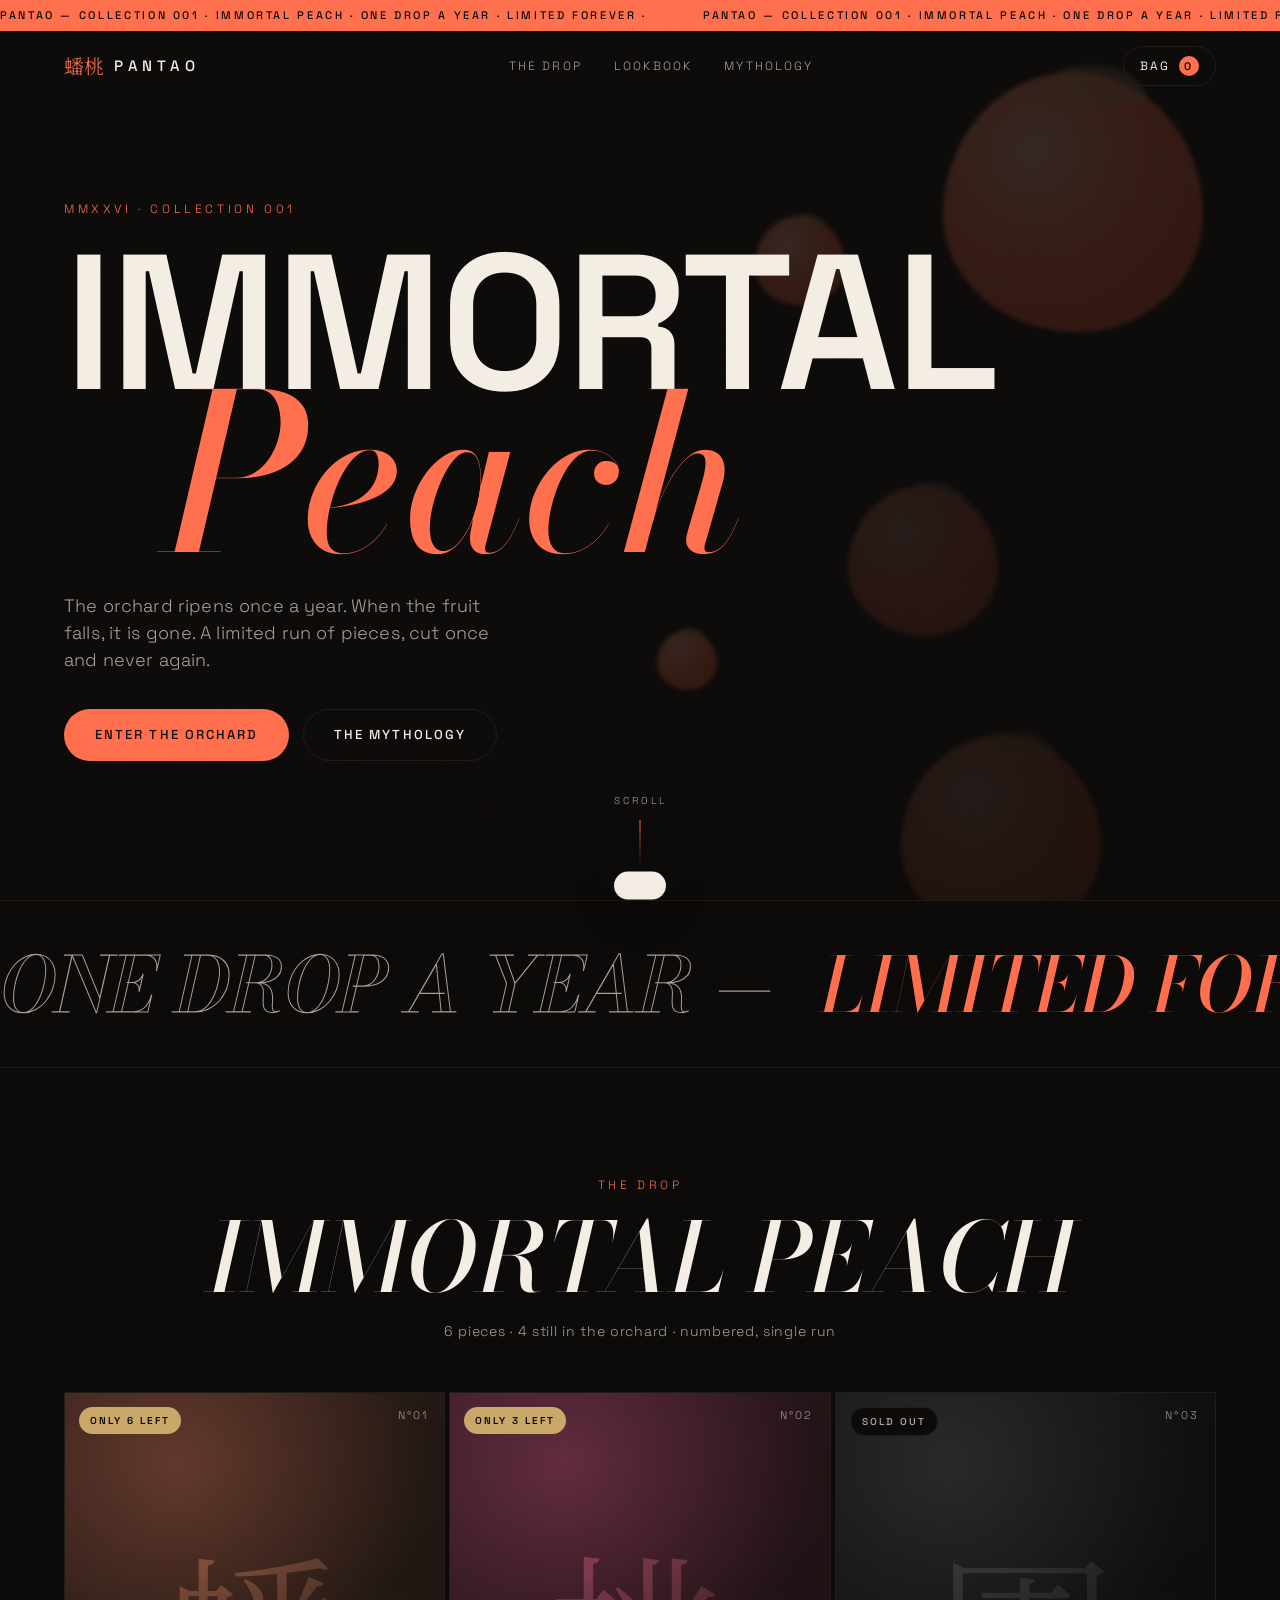
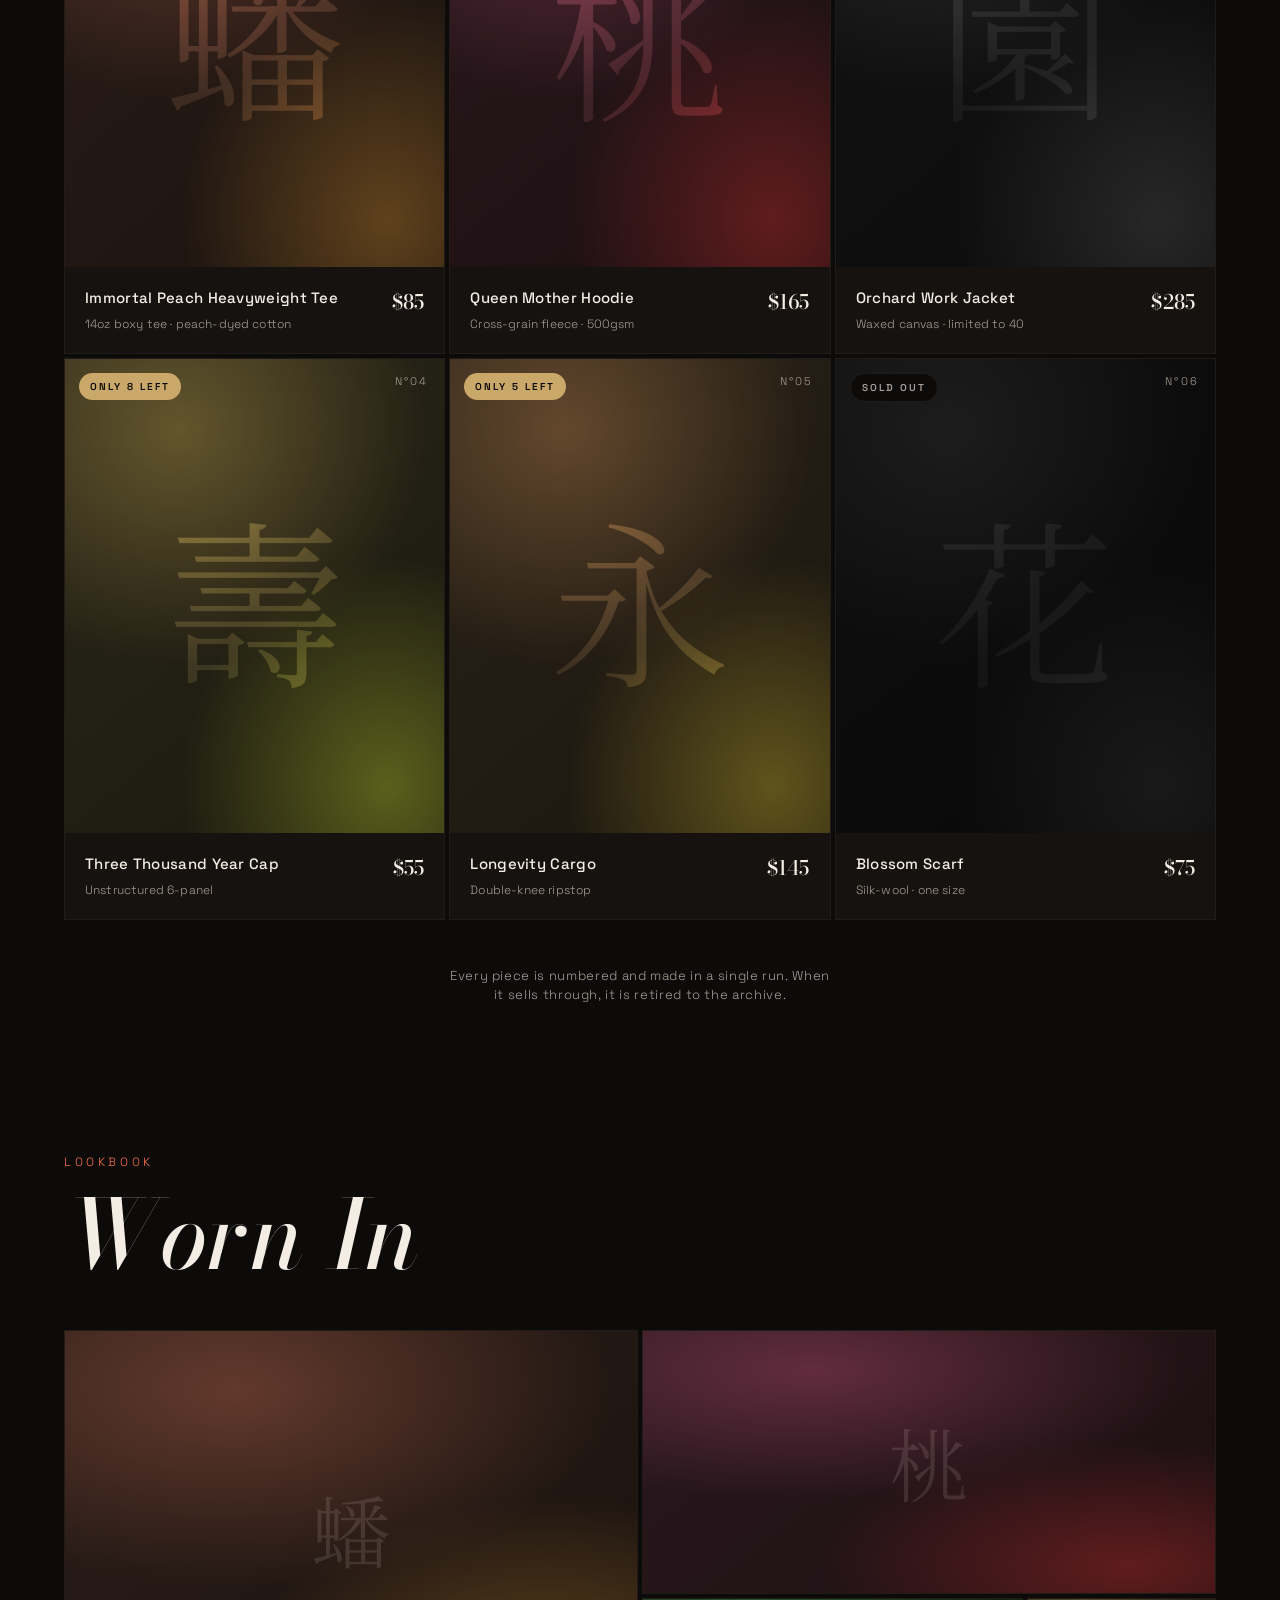
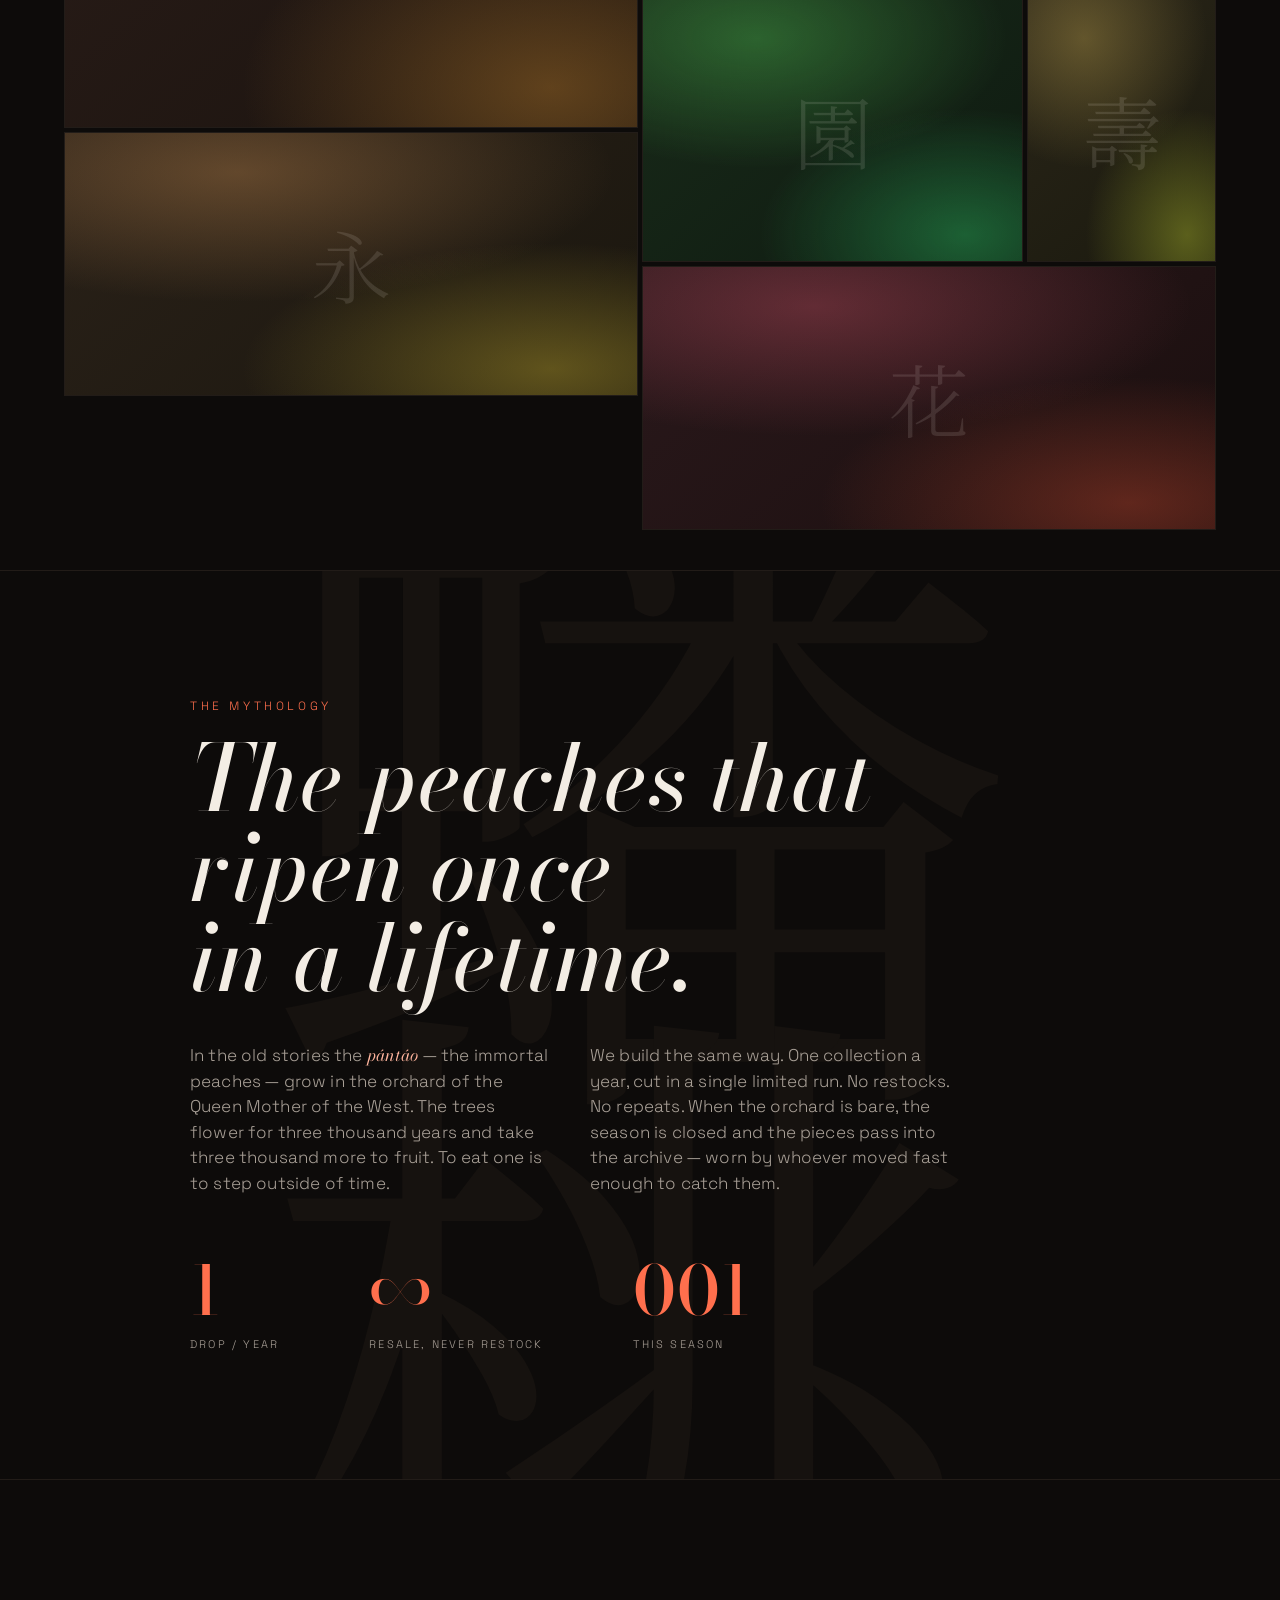
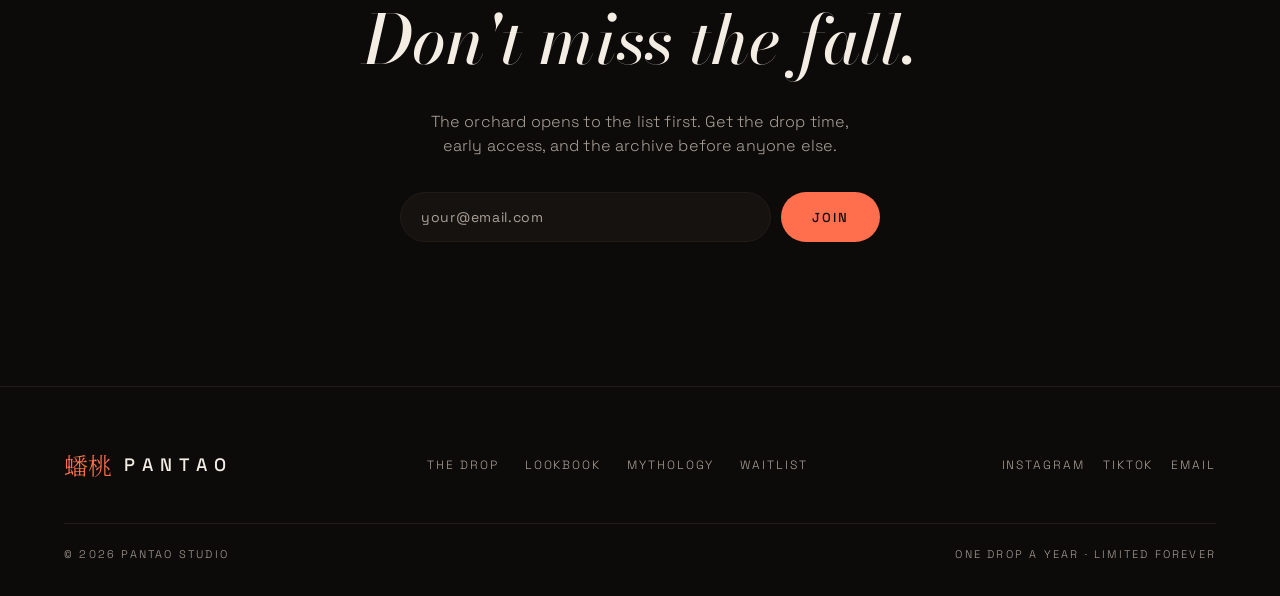
==== index.html @ 103e3881 "Build Immortal Peach drop experience Turn the store into an experiential, once-a-year drop site buil" ====
<!DOCTYPE html>
<html lang="en">
<head>
  <meta charset="UTF-8" />
  <meta name="viewport" content="width=device-width, initial-scale=1.0" />
  <title>PANTAO — Immortal Peach</title>
  <meta name="description" content="PANTAO. A streetwear house that ripens once a year. Limited quantities, then never again." />
  <meta name="theme-color" content="#0d0b0a" />

  <!-- Open Graph -->
  <meta property="og:title" content="PANTAO — Immortal Peach" />
  <meta property="og:description" content="One drop a year. Limited quantities, then never again." />
  <meta property="og:type" content="website" />

  <link rel="preconnect" href="https://fonts.googleapis.com" />
  <link rel="preconnect" href="https://fonts.gstatic.com" crossorigin />
  <link href="https://fonts.googleapis.com/css2?family=Bodoni+Moda:ital,opsz,wght@0,6..96,400..900;1,6..96,400..900&family=Space+Grotesk:wght@300..700&family=Noto+Serif+SC:wght@400;700&display=swap" rel="stylesheet" />

  <link rel="stylesheet" href="assets/css/styles.css" />
  <link rel="icon" href="data:image/svg+xml,%3Csvg xmlns='http://www.w3.org/2000/svg' viewBox='0 0 100 100'%3E%3Ctext y='.9em' font-size='90'%3E%F0%9F%8D%91%3C/text%3E%3C/svg%3E" />
</head>
<body data-phase="live">

  <!-- ============ PRELOADER ============ -->
  <div class="preloader" id="preloader" aria-hidden="true">
    <div class="preloader__mark">蟠桃</div>
    <div class="preloader__bar"><span></span></div>
    <div class="preloader__pct" id="preloaderPct">00</div>
  </div>

  <!-- ============ GRAIN / VIGNETTE OVERLAY ============ -->
  <div class="grain" aria-hidden="true"></div>

  <!-- ============ TICKER ============ -->
  <div class="ticker" id="ticker" aria-hidden="true">
    <div class="ticker__track" id="tickerTrack"></div>
  </div>

  <!-- ============ NAV ============ -->
  <header class="nav" id="nav">
    <a href="#top" class="nav__brand" aria-label="PANTAO home">
      <span class="nav__glyph">蟠桃</span>
      <span class="nav__word">PANTAO</span>
    </a>
    <nav class="nav__links" aria-label="Primary">
      <a href="#drop" data-shop-link>The Drop</a>
      <a href="#lookbook">Lookbook</a>
      <a href="#story">Mythology</a>
    </nav>
    <div class="nav__right">
      <button class="nav__cart" id="cartToggle" aria-label="Open cart">
        Bag <span class="nav__cart-count" id="cartCount">0</span>
      </button>
    </div>
  </header>

  <main id="top">

    <!-- ============ HERO ============ -->
    <section class="hero" id="hero">
      <div class="hero__orchard" aria-hidden="true">
        <div class="hero__peach" style="--i:0"></div>
        <div class="hero__peach" style="--i:1"></div>
        <div class="hero__peach" style="--i:2"></div>
        <div class="hero__peach" style="--i:3"></div>
        <div class="hero__peach" style="--i:4"></div>
      </div>

      <div class="hero__inner">
        <p class="hero__eyebrow" data-reveal>
          <span data-config="season"></span> · COLLECTION <span data-config="collectionNo"></span>
        </p>
        <h1 class="hero__title" data-reveal>
          <span class="hero__title-line">IMMORTAL</span>
          <span class="hero__title-line hero__title-line--serif">Peach</span>
        </h1>
        <p class="hero__lede" data-reveal>
          The orchard ripens once a year. When the fruit falls, it is gone.
          A limited run of pieces, cut once and never again.
        </p>

        <!-- TEASER mode: countdown -->
        <div class="hero__countdown" id="countdown" data-reveal>
          <div class="cd">
            <span class="cd__num" id="cdDays">00</span><span class="cd__label">Days</span>
          </div>
          <div class="cd">
            <span class="cd__num" id="cdHours">00</span><span class="cd__label">Hrs</span>
          </div>
          <div class="cd">
            <span class="cd__num" id="cdMins">00</span><span class="cd__label">Min</span>
          </div>
          <div class="cd">
            <span class="cd__num" id="cdSecs">00</span><span class="cd__label">Sec</span>
          </div>
        </div>

        <div class="hero__cta" data-reveal>
          <!-- LIVE mode -->
          <a href="#drop" class="btn btn--solid" data-when="live" data-shop-link>Enter the Orchard</a>
          <!-- TEASER mode -->
          <button class="btn btn--solid" data-when="teaser" id="waitlistOpen">Join the Waitlist</button>
          <!-- SOLD mode -->
          <button class="btn btn--solid" data-when="sold" id="waitlistOpenSold">Notify Me Next Year</button>
          <a href="#story" class="btn btn--ghost">The Mythology</a>
        </div>
      </div>

      <div class="hero__scroll" aria-hidden="true">
        <span>SCROLL</span>
        <div class="hero__scroll-line"></div>
      </div>
    </section>

    <!-- ============ MARQUEE STATEMENT ============ -->
    <section class="statement" aria-label="Brand statement">
      <div class="statement__marquee">
        <div class="statement__track">
          <span>ONE DROP A YEAR —</span><span>LIMITED FOREVER —</span>
          <span>ONE DROP A YEAR —</span><span>LIMITED FOREVER —</span>
          <span>ONE DROP A YEAR —</span><span>LIMITED FOREVER —</span>
        </div>
      </div>
    </section>

    <!-- ============ THE DROP (LIVE / SOLD) ============ -->
    <section class="drop" id="drop">
      <div class="section-head">
        <p class="section-head__kicker">The Drop</p>
        <h2 class="section-head__title" data-config="collectionName">Immortal Peach</h2>
        <p class="section-head__meta" id="dropMeta">Loading the orchard…</p>
      </div>

      <div class="drop__grid" id="productGrid" aria-live="polite"></div>

      <p class="drop__foot">
        Every piece is numbered and made in a single run.
        When it sells through, it is retired to the archive.
      </p>
    </section>

    <!-- ============ LOOKBOOK ============ -->
    <section class="lookbook" id="lookbook">
      <div class="section-head section-head--left">
        <p class="section-head__kicker">Lookbook</p>
        <h2 class="section-head__title">Worn In</h2>
      </div>
      <div class="lookbook__grid" id="lookbookGrid"></div>
    </section>

    <!-- ============ MYTHOLOGY / STORY ============ -->
    <section class="story" id="story">
      <div class="story__glyph" aria-hidden="true">蟠桃</div>
      <div class="story__inner">
        <p class="section-head__kicker">The Mythology</p>
        <h2 class="story__title">The peaches that<br />ripen once<br />in a lifetime.</h2>
        <div class="story__cols">
          <p>
            In the old stories the <em>pántáo</em> — the immortal peaches — grow in the
            orchard of the Queen Mother of the West. The trees flower for three thousand
            years and take three thousand more to fruit. To eat one is to step outside of time.
          </p>
          <p>
            We build the same way. One collection a year, cut in a single limited run.
            No restocks. No repeats. When the orchard is bare, the season is closed and
            the pieces pass into the archive — worn by whoever moved fast enough to catch them.
          </p>
        </div>
        <div class="story__stats">
          <div class="stat"><span class="stat__num">1</span><span class="stat__label">Drop / Year</span></div>
          <div class="stat"><span class="stat__num">∞</span><span class="stat__label">Resale, Never Restock</span></div>
          <div class="stat"><span class="stat__num" data-config="collectionNo">001</span><span class="stat__label">This Season</span></div>
        </div>
      </div>
    </section>

    <!-- ============ WAITLIST / SIGNUP ============ -->
    <section class="signup" id="signup">
      <div class="signup__inner">
        <h2 class="signup__title">Don't miss the fall.</h2>
        <p class="signup__lede">
          The orchard opens to the list first. Get the drop time, early access,
          and the archive before anyone else.
        </p>
        <form class="signup__form" id="signupForm" novalidate>
          <input type="email" name="email" id="signupEmail" placeholder="your@email.com"
                 autocomplete="email" required aria-label="Email address" />
          <button type="submit" class="btn btn--solid">Join</button>
        </form>
        <p class="signup__msg" id="signupMsg" role="status" aria-live="polite"></p>
      </div>
    </section>
  </main>

  <!-- ============ FOOTER ============ -->
  <footer class="footer">
    <div class="footer__top">
      <div class="footer__brand">
        <span class="footer__glyph">蟠桃</span>
        <span class="footer__word">PANTAO</span>
      </div>
      <nav class="footer__links" aria-label="Footer">
        <a href="#drop" data-shop-link>The Drop</a>
        <a href="#lookbook">Lookbook</a>
        <a href="#story">Mythology</a>
        <a href="#signup">Waitlist</a>
      </nav>
      <div class="footer__social" id="footerSocial"></div>
    </div>
    <div class="footer__bottom">
      <span>© <span id="year"></span> PANTAO STUDIO</span>
      <span>ONE DROP A YEAR · LIMITED FOREVER</span>
    </div>
  </footer>

  <!-- ============ CART DRAWER ============ -->
  <div class="drawer-scrim" id="scrim"></div>
  <aside class="cart" id="cart" aria-label="Shopping bag" aria-hidden="true">
    <div class="cart__head">
      <h3>Your Bag <span id="cartHeadCount">(0)</span></h3>
      <button class="cart__close" id="cartClose" aria-label="Close bag">✕</button>
    </div>
    <div class="cart__body" id="cartBody"></div>
    <div class="cart__foot" id="cartFoot">
      <div class="cart__row">
        <span>Subtotal</span>
        <span id="cartSubtotal">$0</span>
      </div>
      <p class="cart__note">Shipping &amp; taxes calculated at checkout.</p>
      <button class="btn btn--solid btn--block" id="checkoutBtn">Checkout</button>
      <button class="cart__keep" id="cartKeep">Keep looking</button>
    </div>
  </aside>

  <!-- ============ PRODUCT QUICKVIEW MODAL ============ -->
  <div class="modal" id="quickview" aria-hidden="true" role="dialog" aria-modal="true" aria-labelledby="qvName">
    <div class="modal__scrim" id="qvScrim"></div>
    <div class="modal__panel" role="document">
      <button class="modal__close" id="qvClose" aria-label="Close">✕</button>
      <div class="modal__media" id="qvMedia"></div>
      <div class="modal__info">
        <p class="modal__no" id="qvNo"></p>
        <h3 class="modal__name" id="qvName"></h3>
        <p class="modal__sub" id="qvSub"></p>
        <p class="modal__price" id="qvPrice"></p>
        <p class="modal__story" id="qvStory"></p>
        <div class="modal__sizes" id="qvSizes"></div>
        <p class="modal__stock" id="qvStock"></p>
        <button class="btn btn--solid btn--block" id="qvAdd">Add to Bag</button>
      </div>
    </div>
  </div>

  <!-- ============ TOAST ============ -->
  <div class="toast" id="toast" role="status" aria-live="polite"></div>

  <script src="assets/js/config.js"></script>
  <script src="assets/js/store.js"></script>
</body>
</html>
---- assets/css/styles.css ----
/* ============================================================================
 * PANTAO — IMMORTAL PEACH
 * A streetwear drop experience. Monochrome + blossom accent.
 * ==========================================================================*/

/* ---------- TOKENS ---------- */
:root {
  --ink:        #0d0b0a;   /* near-black ground */
  --ink-2:      #16120f;   /* raised surfaces */
  --ink-3:      #221c18;   /* borders / hairlines */
  --bone:       #f3ede4;   /* off-white text */
  --bone-dim:   #a9a097;   /* muted text */
  --peach:      #ff6f4d;   /* blossom accent */
  --peach-deep: #e2492a;
  --blossom:    #ffb59e;   /* soft highlight */
  --gold:       #c9a86a;

  --maxw: 1320px;
  --gutter: clamp(20px, 5vw, 64px);

  --serif: "Bodoni Moda", Georgia, serif;
  --sans:  "Space Grotesk", "Helvetica Neue", Arial, sans-serif;
  --han:   "Noto Serif SC", serif;

  --ease: cubic-bezier(0.22, 1, 0.36, 1);
  --slow: 0.9s var(--ease);
}

/* ---------- RESET ---------- */
*, *::before, *::after { box-sizing: border-box; margin: 0; padding: 0; }
html { scroll-behavior: smooth; -webkit-text-size-adjust: 100%; }
@media (prefers-reduced-motion: reduce) {
  html { scroll-behavior: auto; }
  *, *::before, *::after { animation-duration: 0.001ms !important; animation-iteration-count: 1 !important; transition-duration: 0.001ms !important; }
}

body {
  background: var(--ink);
  color: var(--bone);
  font-family: var(--sans);
  font-weight: 300;
  line-height: 1.5;
  letter-spacing: 0.01em;
  overflow-x: hidden;
  -webkit-font-smoothing: antialiased;
  text-rendering: optimizeLegibility;
}

img { max-width: 100%; display: block; }
a { color: inherit; text-decoration: none; }
button { font-family: inherit; cursor: pointer; color: inherit; background: none; border: none; }
::selection { background: var(--peach); color: var(--ink); }

/* ---------- GRAIN + VIGNETTE ---------- */
.grain {
  position: fixed; inset: 0; z-index: 9998; pointer-events: none;
  opacity: 0.05; mix-blend-mode: overlay;
  background-image: url("data:image/svg+xml,%3Csvg xmlns='http://www.w3.org/2000/svg' width='120' height='120'%3E%3Cfilter id='n'%3E%3CfeTurbulence type='fractalNoise' baseFrequency='0.85' numOctaves='2'/%3E%3C/filter%3E%3Crect width='100%25' height='100%25' filter='url(%23n)'/%3E%3C/svg%3E");
}
.grain::after {
  content: ""; position: absolute; inset: 0;
  background: radial-gradient(120% 90% at 50% 30%, transparent 55%, rgba(0,0,0,0.55) 100%);
  mix-blend-mode: multiply;
}

/* ---------- PRELOADER ---------- */
.preloader {
  position: fixed; inset: 0; z-index: 10000;
  background: var(--ink);
  display: flex; flex-direction: column; align-items: center; justify-content: center;
  gap: 22px;
  transition: opacity 0.6s ease, visibility 0.6s;
}
.preloader.is-done { opacity: 0; visibility: hidden; }
.preloader__mark {
  font-family: var(--han); font-size: clamp(48px, 12vw, 120px); color: var(--bone);
  letter-spacing: 0.1em; animation: breathe 2.4s var(--ease) infinite;
}
.preloader__bar { width: min(240px, 60vw); height: 2px; background: var(--ink-3); overflow: hidden; }
.preloader__bar span { display: block; height: 100%; width: 0; background: var(--peach); }
.preloader__pct { font-size: 12px; letter-spacing: 0.3em; color: var(--bone-dim); }
@keyframes breathe { 0%,100% { opacity: 0.5; transform: scale(0.98); } 50% { opacity: 1; transform: scale(1.02); } }

/* ---------- TICKER ---------- */
.ticker {
  position: fixed; top: 0; left: 0; right: 0; z-index: 900;
  background: var(--peach); color: var(--ink);
  font-size: 11px; letter-spacing: 0.24em; text-transform: uppercase; font-weight: 500;
  overflow: hidden; white-space: nowrap;
}
.ticker__track { display: inline-flex; gap: 3.5rem; padding: 7px 0; animation: ticker 28s linear infinite; }
.ticker__track span { flex: none; }
@keyframes ticker { to { transform: translateX(-50%); } }

/* ---------- NAV ---------- */
.nav {
  position: fixed; top: 30px; left: 0; right: 0; z-index: 800;
  display: flex; align-items: center; justify-content: space-between;
  padding: 16px var(--gutter);
  transition: background 0.4s var(--ease), padding 0.4s var(--ease), border-color 0.4s;
  border-bottom: 1px solid transparent;
}
.nav.is-stuck {
  background: rgba(13,11,10,0.72); backdrop-filter: blur(14px);
  border-bottom: 1px solid var(--ink-3); padding-top: 12px; padding-bottom: 12px;
}
.nav__brand { display: flex; align-items: center; gap: 10px; }
.nav__glyph { font-family: var(--han); font-size: 20px; color: var(--peach); }
.nav__word { font-weight: 500; letter-spacing: 0.35em; font-size: 15px; }
.nav__links { display: flex; gap: 32px; }
.nav__links a { font-size: 12px; letter-spacing: 0.18em; text-transform: uppercase; color: var(--bone-dim); transition: color 0.3s; position: relative; }
.nav__links a::after { content: ""; position: absolute; left: 0; bottom: -5px; height: 1px; width: 0; background: var(--peach); transition: width 0.35s var(--ease); }
.nav__links a:hover { color: var(--bone); }
.nav__links a:hover::after { width: 100%; }
.nav__cart {
  display: inline-flex; align-items: center; gap: 9px;
  font-size: 12px; letter-spacing: 0.18em; text-transform: uppercase;
  border: 1px solid var(--ink-3); padding: 9px 16px; border-radius: 100px;
  transition: border-color 0.3s, background 0.3s, color 0.3s;
}
.nav__cart:hover { border-color: var(--peach); color: var(--peach); }
.nav__cart-count {
  min-width: 20px; height: 20px; padding: 0 5px; border-radius: 100px;
  background: var(--peach); color: var(--ink); font-weight: 600;
  display: inline-flex; align-items: center; justify-content: center; font-size: 11px;
  transition: transform 0.3s var(--ease);
}
.nav__cart-count.bump { animation: bump 0.4s var(--ease); }
@keyframes bump { 0%,100% { transform: scale(1); } 40% { transform: scale(1.5); } }

/* ---------- BUTTONS ---------- */
.btn {
  display: inline-flex; align-items: center; justify-content: center; gap: 10px;
  font-size: 13px; letter-spacing: 0.16em; text-transform: uppercase; font-weight: 500;
  padding: 15px 30px; border-radius: 100px; border: 1px solid transparent;
  transition: transform 0.35s var(--ease), background 0.35s, color 0.35s, border-color 0.35s;
  will-change: transform;
}
.btn:active { transform: scale(0.97); }
.btn--solid { background: var(--peach); color: var(--ink); }
.btn--solid:hover { background: var(--bone); }
.btn--ghost { border-color: var(--ink-3); color: var(--bone); }
.btn--ghost:hover { border-color: var(--peach); color: var(--peach); }
.btn--block { width: 100%; }
.btn[disabled] { opacity: 0.35; pointer-events: none; }

/* ---------- REVEAL ---------- */
[data-reveal] { opacity: 0; transform: translateY(26px); transition: opacity 0.9s var(--ease), transform 0.9s var(--ease); }
[data-reveal].in { opacity: 1; transform: none; }

/* ---------- HERO ---------- */
.hero {
  position: relative; min-height: 100svh;
  display: flex; align-items: center;
  padding: 140px var(--gutter) 80px;
  overflow: hidden;
}
.hero__inner { position: relative; z-index: 3; max-width: 900px; }
.hero__eyebrow { font-size: 12px; letter-spacing: 0.3em; text-transform: uppercase; color: var(--peach); margin-bottom: 26px; }
.hero__title { font-weight: 400; line-height: 0.82; margin-bottom: 30px; }
.hero__title-line { display: block; }
.hero__title-line:first-child {
  font-family: var(--sans); font-weight: 600;
  font-size: clamp(56px, 15vw, 200px); letter-spacing: -0.02em;
}
.hero__title-line--serif {
  font-family: var(--serif); font-style: italic; font-weight: 500;
  font-size: clamp(64px, 17vw, 230px); color: var(--peach);
  margin-left: clamp(20px, 8vw, 120px); margin-top: -0.08em;
}
.hero__lede { max-width: 460px; color: var(--bone-dim); font-size: clamp(15px, 1.6vw, 18px); margin-bottom: 36px; }

.hero__countdown { display: flex; gap: clamp(16px, 4vw, 40px); margin-bottom: 38px; }
.cd { display: flex; flex-direction: column; }
.cd__num { font-family: var(--serif); font-size: clamp(38px, 7vw, 72px); font-weight: 500; line-height: 1; font-variant-numeric: tabular-nums; }
.cd__label { font-size: 11px; letter-spacing: 0.24em; text-transform: uppercase; color: var(--bone-dim); margin-top: 8px; }

.hero__cta { display: flex; flex-wrap: wrap; gap: 14px; }
.hero__scroll {
  position: absolute; bottom: 34px; left: 50%; transform: translateX(-50%); z-index: 3;
  display: flex; flex-direction: column; align-items: center; gap: 12px;
  font-size: 10px; letter-spacing: 0.3em; color: var(--bone-dim);
}
.hero__scroll-line { width: 1px; height: 46px; background: linear-gradient(var(--peach), transparent); animation: scrollpulse 2.2s ease-in-out infinite; }
@keyframes scrollpulse { 0%,100% { transform: scaleY(0.4); opacity: 0.4; transform-origin: top; } 50% { transform: scaleY(1); opacity: 1; transform-origin: top; } }

/* floating peaches backdrop */
.hero__orchard { position: absolute; inset: 0; z-index: 1; pointer-events: none; }
.hero__peach {
  position: absolute; border-radius: 50% 50% 48% 52% / 55% 55% 45% 45%;
  background: radial-gradient(circle at 35% 30%, var(--blossom), var(--peach) 42%, var(--peach-deep) 100%);
  filter: blur(2px); opacity: 0.16;
  animation: float 14s ease-in-out infinite;
}
.hero__peach::after { /* leaf */ content: ""; position: absolute; top: -6%; left: 46%; width: 30%; height: 22%; background: var(--gold); border-radius: 0 100% 0 100%; opacity: 0.5; transform: rotate(-20deg); }
.hero__peach:nth-child(1) { width: 260px; height: 260px; top: 8%;  right: 6%;  animation-delay: 0s; }
.hero__peach:nth-child(2) { width: 150px; height: 150px; top: 54%; right: 22%; animation-delay: -3s; opacity: 0.1; }
.hero__peach:nth-child(3) { width: 90px;  height: 90px;  top: 24%; right: 34%; animation-delay: -6s; }
.hero__peach:nth-child(4) { width: 200px; height: 200px; bottom: -4%; right: 14%; animation-delay: -9s; opacity: 0.09; }
.hero__peach:nth-child(5) { width: 60px;  height: 60px;  top: 70%; right: 44%; animation-delay: -2s; }
@keyframes float { 0%,100% { transform: translateY(0) rotate(0); } 50% { transform: translateY(-30px) rotate(6deg); } }

/* ---------- STATEMENT MARQUEE ---------- */
.statement { border-block: 1px solid var(--ink-3); padding: 26px 0; overflow: hidden; }
.statement__track {
  display: inline-flex; gap: 3rem; white-space: nowrap; align-items: center;
  animation: marquee 30s linear infinite;
}
.statement__track span {
  font-family: var(--serif); font-style: italic; font-size: clamp(34px, 6vw, 76px);
  font-weight: 500; color: var(--ink-3); -webkit-text-stroke: 1px var(--bone-dim); color: transparent;
  transition: color 0.4s;
}
.statement:hover .statement__track { animation-play-state: paused; }
.statement__track span:nth-child(even) { color: var(--peach); -webkit-text-stroke: 0; }
@keyframes marquee { to { transform: translateX(-50%); } }

/* ---------- SECTION HEAD ---------- */
.section-head { text-align: center; max-width: var(--maxw); margin: 0 auto; padding: clamp(80px, 12vh, 150px) var(--gutter) 50px; }
.section-head--left { text-align: left; }
.section-head__kicker { font-size: 12px; letter-spacing: 0.3em; text-transform: uppercase; color: var(--peach); margin-bottom: 18px; }
.section-head__title { font-family: var(--serif); font-style: italic; font-weight: 500; font-size: clamp(40px, 8vw, 96px); line-height: 0.95; }
.section-head__meta { color: var(--bone-dim); margin-top: 18px; font-size: 14px; letter-spacing: 0.05em; }

/* ---------- DROP GRID ---------- */
.drop { max-width: var(--maxw); margin: 0 auto; padding-bottom: 40px; }
.drop__grid {
  display: grid; grid-template-columns: repeat(auto-fill, minmax(300px, 1fr));
  gap: 4px; padding: 0 var(--gutter);
}
.card {
  position: relative; background: var(--ink-2); overflow: hidden; cursor: pointer;
  border: 1px solid var(--ink-3);
}
.card__media { position: relative; aspect-ratio: 4 / 5; overflow: hidden; }
.card__art {
  position: absolute; inset: 0;
  display: flex; align-items: center; justify-content: center;
  transition: transform 0.9s var(--ease), filter 0.6s;
}
.card__glyph {
  font-family: var(--han); font-size: clamp(90px, 18vw, 180px);
  color: rgba(243,237,228,0.9); mix-blend-mode: overlay; user-select: none;
}
.card:hover .card__art { transform: scale(1.06); }
.card__tag {
  position: absolute; top: 14px; left: 14px; z-index: 2;
  font-size: 10px; letter-spacing: 0.2em; text-transform: uppercase; font-weight: 600;
  padding: 6px 11px; border-radius: 100px; background: var(--peach); color: var(--ink);
}
.card__tag--low { background: var(--gold); }
.card__tag--sold { background: var(--ink); color: var(--bone-dim); border: 1px solid var(--ink-3); }
.card__num { position: absolute; top: 14px; right: 16px; z-index: 2; font-size: 11px; letter-spacing: 0.2em; color: var(--bone-dim); }
.card__quick {
  position: absolute; left: 14px; right: 14px; bottom: 14px; z-index: 2;
  background: var(--bone); color: var(--ink);
  font-size: 12px; letter-spacing: 0.14em; text-transform: uppercase; font-weight: 600;
  padding: 13px; text-align: center; border-radius: 100px;
  transform: translateY(140%); opacity: 0; transition: transform 0.5s var(--ease), opacity 0.4s;
}
.card:hover .card__quick { transform: none; opacity: 1; }
.card.is-sold { cursor: not-allowed; }
.card.is-sold .card__art { filter: grayscale(1) brightness(0.5); }
.card__body { padding: 20px; display: flex; justify-content: space-between; align-items: flex-start; gap: 16px; }
.card__name { font-size: 15px; font-weight: 500; letter-spacing: 0.02em; }
.card__sub { font-size: 12px; color: var(--bone-dim); margin-top: 5px; }
.card__price { font-family: var(--serif); font-size: 20px; font-weight: 500; white-space: nowrap; }

.drop__foot { text-align: center; color: var(--bone-dim); font-size: 13px; letter-spacing: 0.05em; max-width: 520px; margin: 46px auto 0; padding: 0 var(--gutter); }

/* ---------- LOOKBOOK ---------- */
.lookbook { max-width: var(--maxw); margin: 0 auto; padding-bottom: 40px; }
.lookbook__grid {
  display: grid; gap: 4px; padding: 0 var(--gutter);
  grid-template-columns: repeat(6, 1fr); grid-auto-rows: 130px;
}
.look { position: relative; overflow: hidden; background: var(--ink-2); border: 1px solid var(--ink-3); }
.look__fill { position: absolute; inset: 0; transition: transform 1s var(--ease); }
.look:hover .look__fill { transform: scale(1.08); }
.look__glyph { position: absolute; inset: 0; display: flex; align-items: center; justify-content: center; font-family: var(--han); font-size: 80px; color: rgba(243,237,228,0.12); }
.look__cap {
  position: absolute; left: 16px; bottom: 14px; z-index: 2;
  font-size: 11px; letter-spacing: 0.18em; text-transform: uppercase; color: var(--bone);
  opacity: 0; transform: translateY(10px); transition: 0.5s var(--ease);
}
.look:hover .look__cap { opacity: 1; transform: none; }
.look:nth-child(1) { grid-column: span 3; grid-row: span 3; }
.look:nth-child(2) { grid-column: span 3; grid-row: span 2; }
.look:nth-child(3) { grid-column: span 2; grid-row: span 2; }
.look:nth-child(4) { grid-column: span 1; grid-row: span 2; }
.look:nth-child(5) { grid-column: span 3; grid-row: span 2; }
.look:nth-child(6) { grid-column: span 3; grid-row: span 2; }

/* ---------- STORY ---------- */
.story { position: relative; padding: clamp(90px, 14vh, 170px) var(--gutter); overflow: hidden; border-top: 1px solid var(--ink-3); }
.story__glyph {
  position: absolute; top: 50%; left: 50%; transform: translate(-50%, -50%);
  font-family: var(--han); font-size: clamp(300px, 60vw, 760px); color: var(--ink-2);
  z-index: 0; user-select: none; line-height: 0.8;
}
.story__inner { position: relative; z-index: 2; max-width: 900px; margin: 0 auto; }
.story__title { font-family: var(--serif); font-style: italic; font-weight: 500; font-size: clamp(40px, 8vw, 92px); line-height: 0.98; margin: 16px 0 40px; }
.story__cols { display: grid; grid-template-columns: repeat(2, 1fr); gap: 40px; max-width: 760px; }
.story__cols p { color: var(--bone-dim); font-size: clamp(14px, 1.5vw, 17px); }
.story__cols em { color: var(--blossom); font-style: italic; font-family: var(--serif); }
.story__stats { display: flex; flex-wrap: wrap; gap: clamp(30px, 8vw, 90px); margin-top: 60px; }
.stat { display: flex; flex-direction: column; }
.stat__num { font-family: var(--serif); font-size: clamp(40px, 6vw, 68px); font-weight: 500; color: var(--peach); line-height: 1; }
.stat__label { font-size: 11px; letter-spacing: 0.2em; text-transform: uppercase; color: var(--bone-dim); margin-top: 12px; }

/* ---------- SIGNUP ---------- */
.signup { padding: clamp(80px, 12vh, 150px) var(--gutter); text-align: center; border-top: 1px solid var(--ink-3); }
.signup__inner { max-width: 620px; margin: 0 auto; }
.signup__title { font-family: var(--serif); font-style: italic; font-weight: 500; font-size: clamp(36px, 6vw, 68px); }
.signup__lede { color: var(--bone-dim); margin: 20px auto 34px; max-width: 460px; }
.signup__form { display: flex; gap: 10px; max-width: 480px; margin: 0 auto; flex-wrap: wrap; }
.signup__form input {
  flex: 1 1 220px; background: var(--ink-2); border: 1px solid var(--ink-3); color: var(--bone);
  padding: 15px 20px; border-radius: 100px; font-family: inherit; font-size: 14px; letter-spacing: 0.05em;
  transition: border-color 0.3s;
}
.signup__form input:focus { outline: none; border-color: var(--peach); }
.signup__form input::placeholder { color: var(--bone-dim); }
.signup__msg { margin-top: 18px; font-size: 13px; letter-spacing: 0.06em; min-height: 18px; color: var(--peach); }

/* ---------- FOOTER ---------- */
.footer { border-top: 1px solid var(--ink-3); padding: 60px var(--gutter) 34px; }
.footer__top { max-width: var(--maxw); margin: 0 auto; display: flex; flex-wrap: wrap; gap: 30px; justify-content: space-between; align-items: center; }
.footer__brand { display: flex; align-items: center; gap: 12px; }
.footer__glyph { font-family: var(--han); font-size: 24px; color: var(--peach); }
.footer__word { font-weight: 500; letter-spacing: 0.4em; font-size: 18px; }
.footer__links { display: flex; flex-wrap: wrap; gap: 26px; }
.footer__links a { font-size: 12px; letter-spacing: 0.16em; text-transform: uppercase; color: var(--bone-dim); transition: color 0.3s; }
.footer__links a:hover { color: var(--peach); }
.footer__social { display: flex; gap: 18px; }
.footer__social a { font-size: 12px; letter-spacing: 0.16em; text-transform: uppercase; color: var(--bone-dim); transition: color 0.3s; }
.footer__social a:hover { color: var(--peach); }
.footer__bottom { max-width: var(--maxw); margin: 40px auto 0; padding-top: 22px; border-top: 1px solid var(--ink-3); display: flex; flex-wrap: wrap; gap: 12px; justify-content: space-between; font-size: 11px; letter-spacing: 0.2em; text-transform: uppercase; color: var(--bone-dim); }

/* ---------- CART DRAWER ---------- */
.drawer-scrim { position: fixed; inset: 0; z-index: 950; background: rgba(0,0,0,0.6); opacity: 0; visibility: hidden; transition: opacity 0.4s, visibility 0.4s; backdrop-filter: blur(3px); }
.drawer-scrim.open { opacity: 1; visibility: visible; }
.cart {
  position: fixed; top: 0; right: 0; bottom: 0; z-index: 960;
  width: min(440px, 92vw); background: var(--ink-2); border-left: 1px solid var(--ink-3);
  display: flex; flex-direction: column;
  transform: translateX(100%); transition: transform 0.55s var(--ease);
}
.cart.open { transform: none; }
.cart__head { display: flex; align-items: center; justify-content: space-between; padding: 26px var(--gutter); border-bottom: 1px solid var(--ink-3); }
.cart__head h3 { font-size: 15px; letter-spacing: 0.16em; text-transform: uppercase; font-weight: 500; }
.cart__close { font-size: 16px; color: var(--bone-dim); transition: color 0.3s; }
.cart__close:hover { color: var(--peach); }
.cart__body { flex: 1; overflow-y: auto; padding: 8px var(--gutter); }
.cart__empty { text-align: center; color: var(--bone-dim); padding: 60px 0; font-size: 14px; letter-spacing: 0.05em; }
.cart__empty span { display: block; font-family: var(--han); font-size: 44px; color: var(--ink-3); margin-bottom: 14px; }

.line { display: flex; gap: 16px; padding: 20px 0; border-bottom: 1px solid var(--ink-3); }
.line__art { width: 70px; height: 88px; flex: none; display: flex; align-items: center; justify-content: center; border: 1px solid var(--ink-3); }
.line__art span { font-family: var(--han); font-size: 34px; color: rgba(243,237,228,0.7); mix-blend-mode: overlay; }
.line__info { flex: 1; min-width: 0; }
.line__name { font-size: 14px; font-weight: 500; }
.line__meta { font-size: 12px; color: var(--bone-dim); margin-top: 4px; }
.line__ctl { display: flex; align-items: center; gap: 12px; margin-top: 12px; }
.qty { display: inline-flex; align-items: center; border: 1px solid var(--ink-3); border-radius: 100px; }
.qty button { width: 28px; height: 28px; font-size: 15px; color: var(--bone-dim); transition: color 0.2s; }
.qty button:hover { color: var(--peach); }
.qty span { min-width: 22px; text-align: center; font-size: 13px; font-variant-numeric: tabular-nums; }
.line__remove { font-size: 11px; letter-spacing: 0.1em; text-transform: uppercase; color: var(--bone-dim); text-decoration: underline; transition: color 0.2s; }
.line__remove:hover { color: var(--peach); }
.line__price { font-family: var(--serif); font-size: 17px; white-space: nowrap; }

.cart__foot { padding: 22px var(--gutter) 26px; border-top: 1px solid var(--ink-3); }
.cart__row { display: flex; justify-content: space-between; align-items: baseline; font-size: 14px; letter-spacing: 0.08em; text-transform: uppercase; }
.cart__row #cartSubtotal { font-family: var(--serif); font-size: 24px; }
.cart__note { font-size: 11px; color: var(--bone-dim); margin: 8px 0 18px; letter-spacing: 0.04em; }
.cart__keep { display: block; width: 100%; text-align: center; margin-top: 14px; font-size: 12px; letter-spacing: 0.14em; text-transform: uppercase; color: var(--bone-dim); transition: color 0.3s; }
.cart__keep:hover { color: var(--peach); }

/* ---------- QUICKVIEW MODAL ---------- */
.modal { position: fixed; inset: 0; z-index: 970; display: flex; align-items: center; justify-content: center; padding: var(--gutter); opacity: 0; visibility: hidden; transition: opacity 0.4s, visibility 0.4s; }
.modal.open { opacity: 1; visibility: visible; }
.modal__scrim { position: absolute; inset: 0; background: rgba(0,0,0,0.72); backdrop-filter: blur(6px); }
.modal__panel {
  position: relative; z-index: 2; width: min(920px, 100%); max-height: 88vh; overflow: hidden;
  background: var(--ink-2); border: 1px solid var(--ink-3);
  display: grid; grid-template-columns: 1fr 1fr;
  transform: translateY(30px) scale(0.98); transition: transform 0.5s var(--ease);
}
.modal.open .modal__panel { transform: none; }
.modal__close { position: absolute; top: 16px; right: 18px; z-index: 5; font-size: 16px; color: var(--bone); }
.modal__close:hover { color: var(--peach); }
.modal__media { position: relative; min-height: 320px; overflow: hidden; }
.modal__media .card__art { position: absolute; inset: 0; display: flex; align-items: center; justify-content: center; }
.modal__info { padding: clamp(28px, 4vw, 46px); overflow-y: auto; }
.modal__no { font-size: 11px; letter-spacing: 0.24em; color: var(--bone-dim); text-transform: uppercase; }
.modal__name { font-family: var(--serif); font-style: italic; font-weight: 500; font-size: clamp(26px, 3.6vw, 40px); line-height: 1.02; margin: 12px 0 6px; }
.modal__sub { color: var(--bone-dim); font-size: 13px; letter-spacing: 0.04em; }
.modal__price { font-family: var(--serif); font-size: 30px; margin: 20px 0; }
.modal__story { color: var(--bone-dim); font-size: 14px; line-height: 1.65; margin-bottom: 26px; }
.modal__sizes { display: flex; flex-wrap: wrap; gap: 8px; margin-bottom: 14px; }
.size {
  min-width: 48px; padding: 11px 14px; border: 1px solid var(--ink-3); border-radius: 100px;
  font-size: 13px; letter-spacing: 0.06em; color: var(--bone); transition: 0.25s var(--ease);
}
.size:hover { border-color: var(--peach); }
.size.sel { background: var(--peach); color: var(--ink); border-color: var(--peach); }
.modal__stock { font-size: 12px; letter-spacing: 0.1em; text-transform: uppercase; color: var(--gold); margin-bottom: 18px; min-height: 16px; }

/* ---------- TOAST ---------- */
.toast {
  position: fixed; left: 50%; bottom: 34px; transform: translate(-50%, 120%);
  z-index: 990; background: var(--bone); color: var(--ink);
  padding: 14px 26px; border-radius: 100px; font-size: 13px; letter-spacing: 0.08em;
  font-weight: 500; transition: transform 0.5s var(--ease); box-shadow: 0 10px 40px rgba(0,0,0,0.4);
}
.toast.show { transform: translate(-50%, 0); }

/* ============================================================================
 * PHASE VISIBILITY
 * body[data-phase] toggles teaser / live / sold sections.
 * ==========================================================================*/
[data-when] { display: none !important; }
body[data-phase="teaser"] [data-when="teaser"],
body[data-phase="live"]   [data-when="live"],
body[data-phase="sold"]   [data-when="sold"] { display: inline-flex !important; }

/* teaser: show countdown, hide the shop */
body[data-phase="teaser"] .hero__countdown { display: flex; }
body[data-phase="live"]  .hero__countdown,
body[data-phase="sold"]  .hero__countdown { display: none; }

/* hide shop-only chrome when not live */
body:not([data-phase="live"]):not([data-phase="sold"]) [data-shop-link] { display: none; }
body[data-phase="teaser"] .drop,
body[data-phase="teaser"] .nav__cart { display: none; }
body[data-phase="teaser"] [data-shop-link] { display: none; }

body[data-phase="sold"] .card__quick { display: none; }

/* ---------- RESPONSIVE ---------- */
@media (max-width: 900px) {
  .nav { top: 28px; }
  .nav__links { display: none; }
  .modal__panel { grid-template-columns: 1fr; max-height: 92vh; overflow-y: auto; }
  .modal__media { min-height: 260px; aspect-ratio: 4/3; }
  .story__cols { grid-template-columns: 1fr; gap: 24px; }
  .lookbook__grid { grid-template-columns: repeat(2, 1fr); grid-auto-rows: 150px; }
  .look:nth-child(n) { grid-column: span 1; grid-row: span 2; }
  .look:nth-child(1) { grid-column: span 2; grid-row: span 3; }
}
@media (max-width: 560px) {
  .hero { padding-top: 120px; }
  .hero__cta { flex-direction: column; align-items: stretch; }
  .hero__cta .btn { width: 100%; }
  .footer__bottom { flex-direction: column; }
}
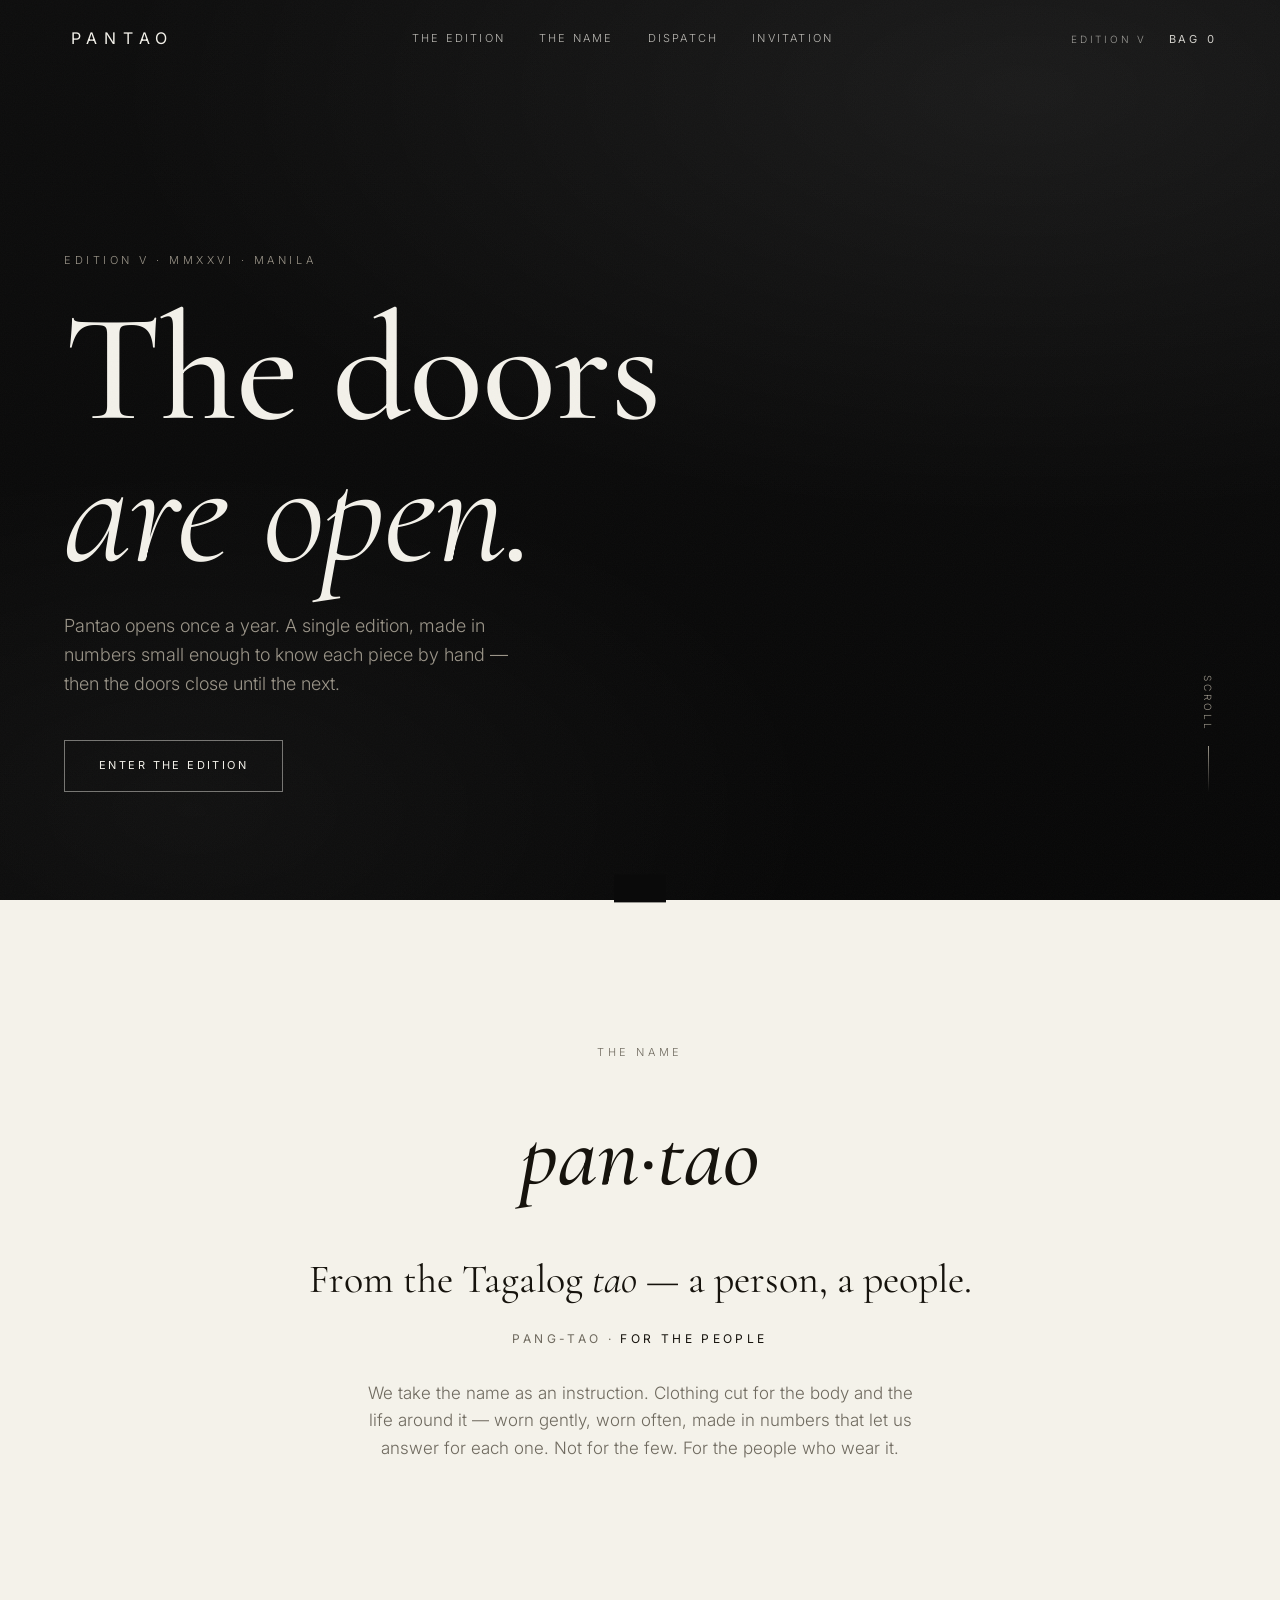
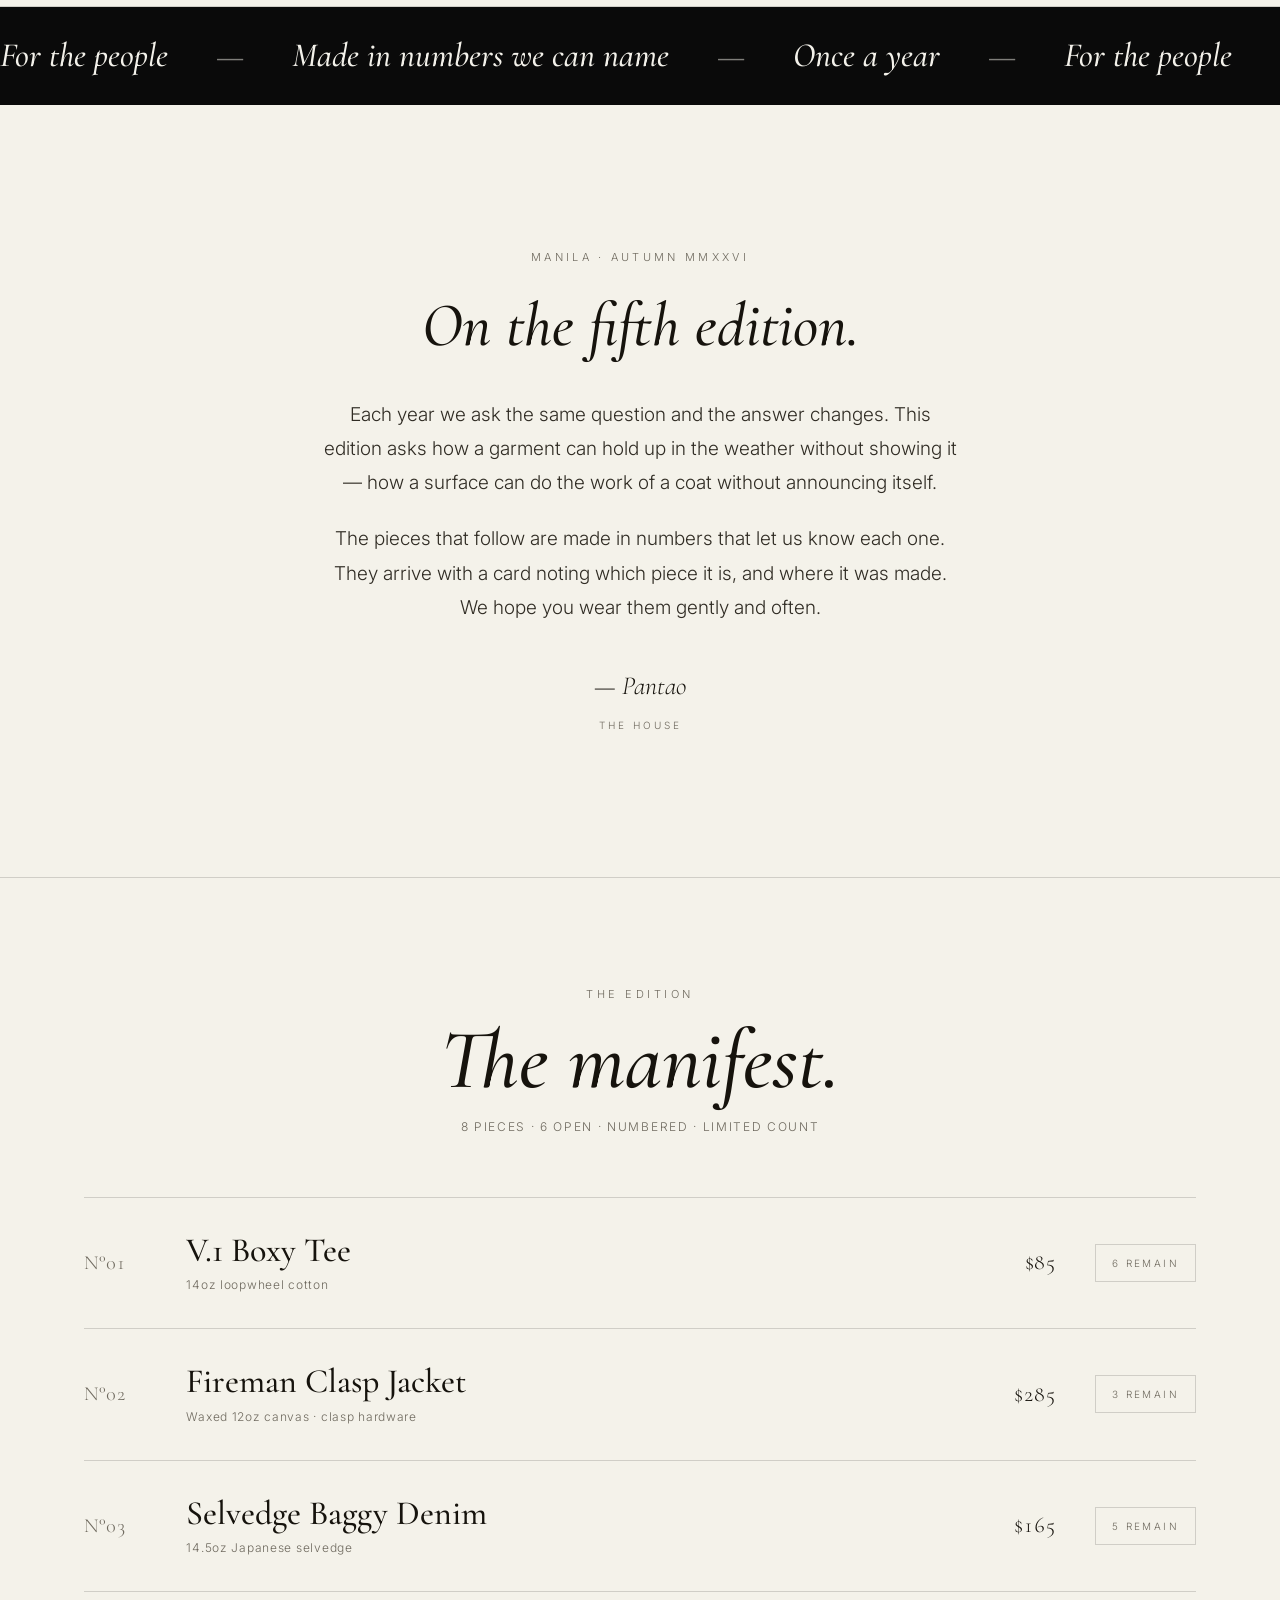
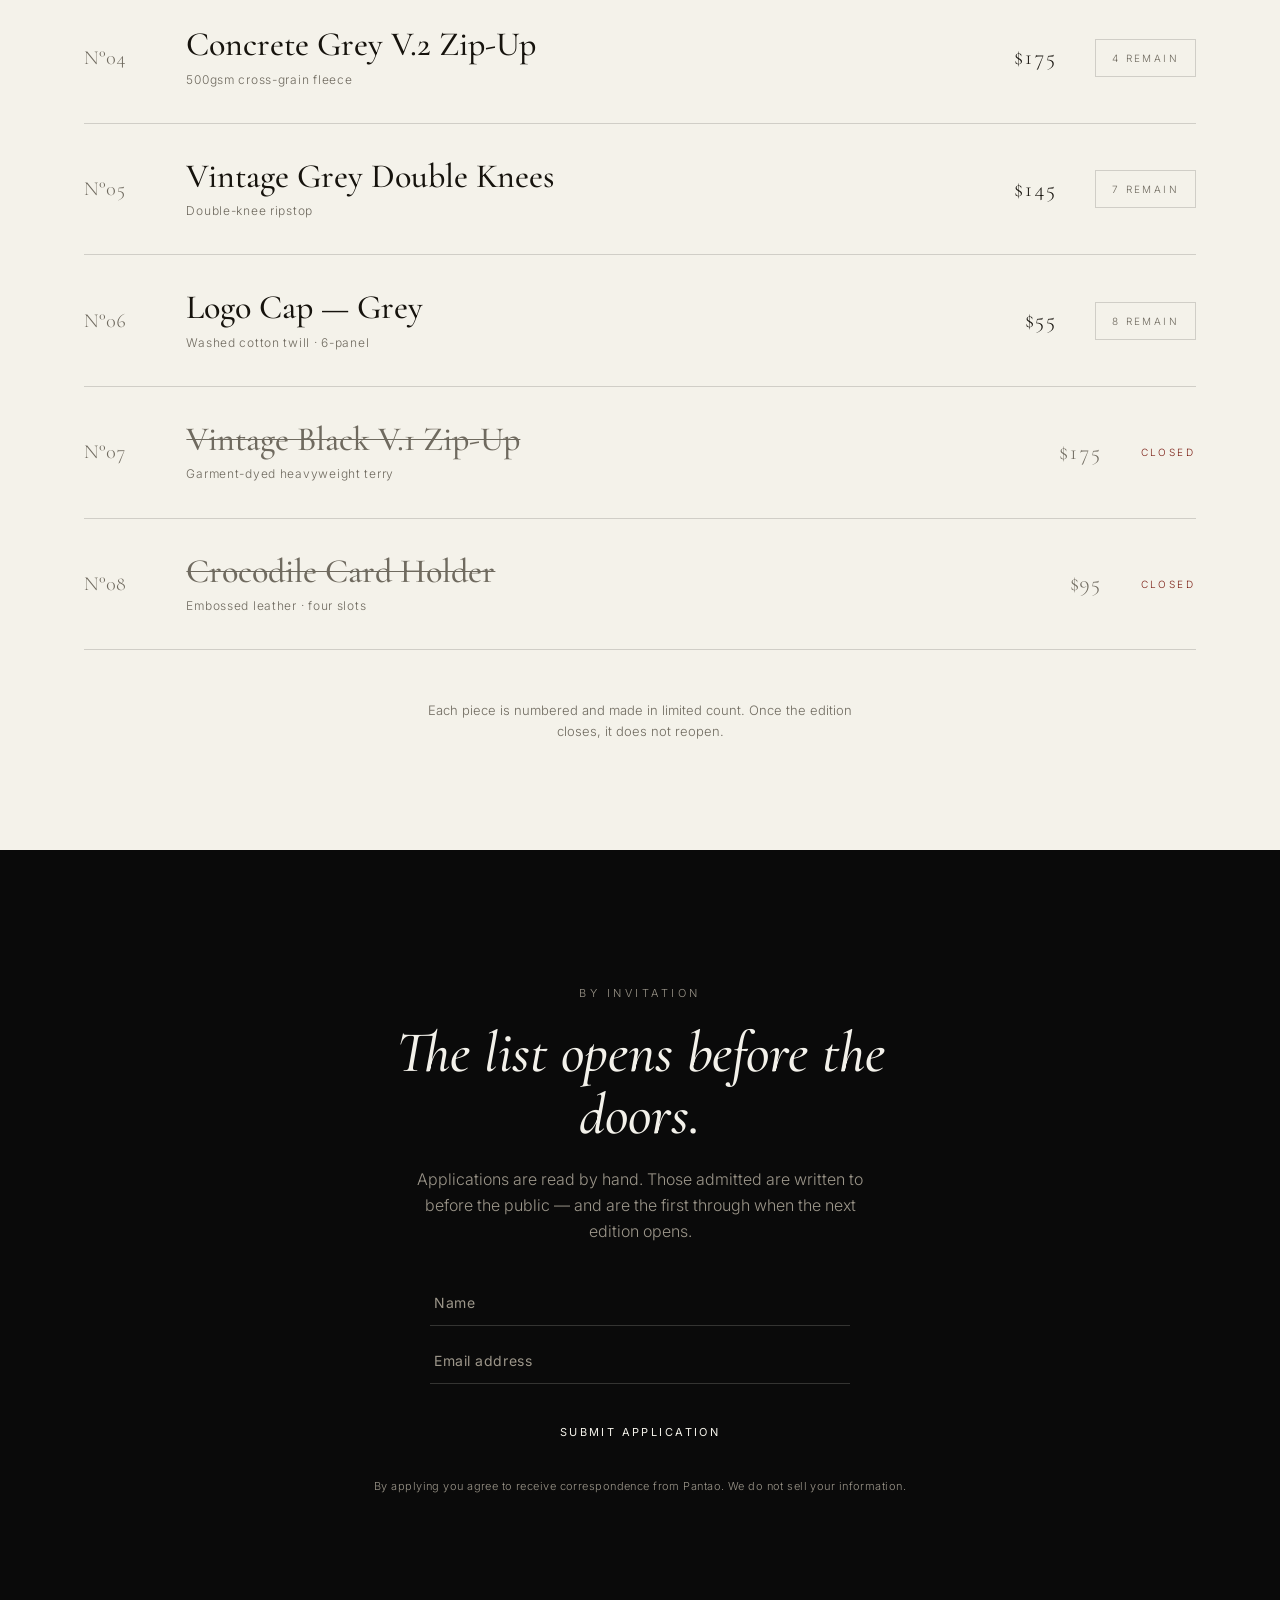
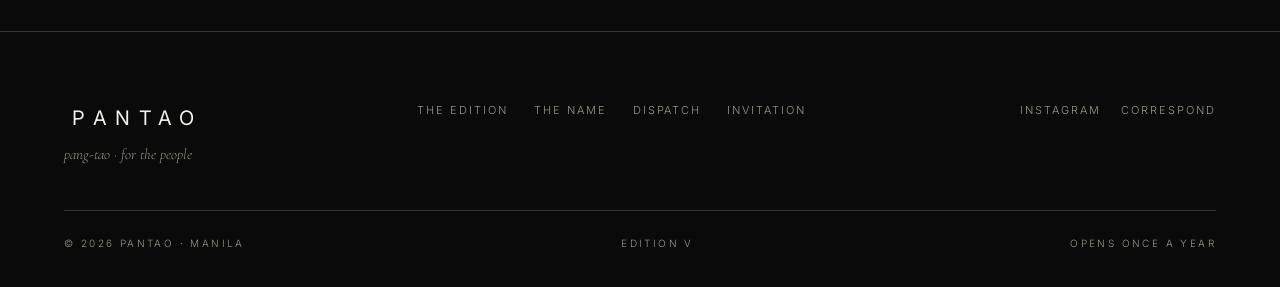
==== commit 63df1e2f: "Reground brand in Tagalog roots; add Shopify theme + on-brand sandbox Correct the brand identity to " ====
--- a/index.html
+++ b/index.html
@@ -3,52 +3,44 @@
 <head>
   <meta charset="UTF-8" />
   <meta name="viewport" content="width=device-width, initial-scale=1.0" />
-  <title>PANTAO — Immortal Peach</title>
-  <meta name="description" content="PANTAO. A streetwear house that ripens once a year. Limited quantities, then never again." />
-  <meta name="theme-color" content="#0d0b0a" />
-
-  <!-- Open Graph -->
-  <meta property="og:title" content="PANTAO — Immortal Peach" />
-  <meta property="og:description" content="One drop a year. Limited quantities, then never again." />
+  <title>PANTAO — Edition V</title>
+  <meta name="description" content="PANTAO. pang-tao — for the people. A house that opens once a year, in numbered editions. Manila." />
+  <meta name="theme-color" content="#0a0a0a" />
+
+  <meta property="og:title" content="PANTAO — Edition V" />
+  <meta property="og:description" content="For the people. A house that opens once a year, in numbered editions." />
   <meta property="og:type" content="website" />
 
   <link rel="preconnect" href="https://fonts.googleapis.com" />
   <link rel="preconnect" href="https://fonts.gstatic.com" crossorigin />
-  <link href="https://fonts.googleapis.com/css2?family=Bodoni+Moda:ital,opsz,wght@0,6..96,400..900;1,6..96,400..900&family=Space+Grotesk:wght@300..700&family=Noto+Serif+SC:wght@400;700&display=swap" rel="stylesheet" />
+  <link href="https://fonts.googleapis.com/css2?family=Cormorant+Garamond:ital,wght@0,400;0,500;0,600;1,400;1,500&family=Inter:wght@300;400;500&display=swap" rel="stylesheet" />
 
   <link rel="stylesheet" href="assets/css/styles.css" />
-  <link rel="icon" href="data:image/svg+xml,%3Csvg xmlns='http://www.w3.org/2000/svg' viewBox='0 0 100 100'%3E%3Ctext y='.9em' font-size='90'%3E%F0%9F%8D%91%3C/text%3E%3C/svg%3E" />
+  <link rel="icon" href="data:image/svg+xml,%3Csvg xmlns='http://www.w3.org/2000/svg' viewBox='0 0 100 100'%3E%3Crect width='100' height='100' fill='%230a0a0a'/%3E%3Ctext x='50' y='68' font-size='58' fill='%23f3f1ea' text-anchor='middle' font-family='Georgia,serif'%3EP%3C/text%3E%3C/svg%3E" />
 </head>
-<body data-phase="live">
+<body data-phase="open">
 
   <!-- ============ PRELOADER ============ -->
   <div class="preloader" id="preloader" aria-hidden="true">
-    <div class="preloader__mark">蟠桃</div>
+    <div class="preloader__word">PANTAO</div>
+    <div class="preloader__sub" id="preloaderSub">pang-tao · for the people</div>
     <div class="preloader__bar"><span></span></div>
-    <div class="preloader__pct" id="preloaderPct">00</div>
   </div>
 
-  <!-- ============ GRAIN / VIGNETTE OVERLAY ============ -->
   <div class="grain" aria-hidden="true"></div>
-
-  <!-- ============ TICKER ============ -->
-  <div class="ticker" id="ticker" aria-hidden="true">
-    <div class="ticker__track" id="tickerTrack"></div>
-  </div>
 
   <!-- ============ NAV ============ -->
   <header class="nav" id="nav">
-    <a href="#top" class="nav__brand" aria-label="PANTAO home">
-      <span class="nav__glyph">蟠桃</span>
-      <span class="nav__word">PANTAO</span>
-    </a>
+    <a href="#top" class="nav__brand" aria-label="PANTAO home">PANTAO</a>
     <nav class="nav__links" aria-label="Primary">
-      <a href="#drop" data-shop-link>The Drop</a>
-      <a href="#lookbook">Lookbook</a>
-      <a href="#story">Mythology</a>
+      <a href="#manifest" data-shop-link>The Edition</a>
+      <a href="#name">The Name</a>
+      <a href="#dispatch">Dispatch</a>
+      <a href="#invitation">Invitation</a>
     </nav>
     <div class="nav__right">
-      <button class="nav__cart" id="cartToggle" aria-label="Open cart">
+      <span class="nav__edition" id="navEdition">EDITION V</span>
+      <button class="nav__cart" id="cartToggle" aria-label="Open bag">
         Bag <span class="nav__cart-count" id="cartCount">0</span>
       </button>
     </div>
@@ -56,138 +48,114 @@
 
   <main id="top">
 
-    <!-- ============ HERO ============ -->
-    <section class="hero" id="hero">
-      <div class="hero__orchard" aria-hidden="true">
-        <div class="hero__peach" style="--i:0"></div>
-        <div class="hero__peach" style="--i:1"></div>
-        <div class="hero__peach" style="--i:2"></div>
-        <div class="hero__peach" style="--i:3"></div>
-        <div class="hero__peach" style="--i:4"></div>
-      </div>
-
-      <div class="hero__inner">
-        <p class="hero__eyebrow" data-reveal>
-          <span data-config="season"></span> · COLLECTION <span data-config="collectionNo"></span>
-        </p>
-        <h1 class="hero__title" data-reveal>
-          <span class="hero__title-line">IMMORTAL</span>
-          <span class="hero__title-line hero__title-line--serif">Peach</span>
+    <!-- ============ ARRIVAL HERO ============ -->
+    <section class="arrival" id="arrival">
+      <div class="arrival__field" aria-hidden="true"></div>
+      <div class="arrival__inner">
+        <p class="arrival__eyebrow" data-reveal>
+          <span data-config="editionLabel">EDITION V</span> · <span data-config="year">MMXXVI</span> · <span data-config="city">MANILA</span>
+        </p>
+        <h1 class="arrival__title" data-reveal>
+          <span>The doors</span>
+          <span class="arrival__title--em">are open.</span>
         </h1>
-        <p class="hero__lede" data-reveal>
-          The orchard ripens once a year. When the fruit falls, it is gone.
-          A limited run of pieces, cut once and never again.
-        </p>
-
-        <!-- TEASER mode: countdown -->
-        <div class="hero__countdown" id="countdown" data-reveal>
-          <div class="cd">
-            <span class="cd__num" id="cdDays">00</span><span class="cd__label">Days</span>
-          </div>
-          <div class="cd">
-            <span class="cd__num" id="cdHours">00</span><span class="cd__label">Hrs</span>
-          </div>
-          <div class="cd">
-            <span class="cd__num" id="cdMins">00</span><span class="cd__label">Min</span>
-          </div>
-          <div class="cd">
-            <span class="cd__num" id="cdSecs">00</span><span class="cd__label">Sec</span>
-          </div>
+        <p class="arrival__lede" data-reveal>
+          Pantao opens once a year. A single edition, made in numbers small
+          enough to know each piece by hand — then the doors close until the next.
+        </p>
+
+        <!-- ANTECHAMBER: counter to opening -->
+        <div class="arrival__counter" id="counter" data-reveal>
+          <div class="ct"><span class="ct__n" id="ctDays">00</span><span class="ct__l">Days</span></div>
+          <div class="ct"><span class="ct__n" id="ctHours">00</span><span class="ct__l">Hrs</span></div>
+          <div class="ct"><span class="ct__n" id="ctMins">00</span><span class="ct__l">Min</span></div>
+          <div class="ct"><span class="ct__n" id="ctSecs">00</span><span class="ct__l">Sec</span></div>
         </div>
 
-        <div class="hero__cta" data-reveal>
-          <!-- LIVE mode -->
-          <a href="#drop" class="btn btn--solid" data-when="live" data-shop-link>Enter the Orchard</a>
-          <!-- TEASER mode -->
-          <button class="btn btn--solid" data-when="teaser" id="waitlistOpen">Join the Waitlist</button>
-          <!-- SOLD mode -->
-          <button class="btn btn--solid" data-when="sold" id="waitlistOpenSold">Notify Me Next Year</button>
-          <a href="#story" class="btn btn--ghost">The Mythology</a>
+        <div class="arrival__cta" data-reveal>
+          <a href="#manifest" class="btn btn--line" data-when="open" data-shop-link>Enter the edition</a>
+          <button class="btn btn--line" data-when="antechamber" id="applyOpen">Apply for the list</button>
+          <button class="btn btn--line" data-when="closed" id="applyOpenClosed">Apply for next year</button>
         </div>
       </div>
-
-      <div class="hero__scroll" aria-hidden="true">
-        <span>SCROLL</span>
-        <div class="hero__scroll-line"></div>
-      </div>
-    </section>
-
-    <!-- ============ MARQUEE STATEMENT ============ -->
-    <section class="statement" aria-label="Brand statement">
-      <div class="statement__marquee">
-        <div class="statement__track">
-          <span>ONE DROP A YEAR —</span><span>LIMITED FOREVER —</span>
-          <span>ONE DROP A YEAR —</span><span>LIMITED FOREVER —</span>
-          <span>ONE DROP A YEAR —</span><span>LIMITED FOREVER —</span>
-        </div>
-      </div>
-    </section>
-
-    <!-- ============ THE DROP (LIVE / SOLD) ============ -->
-    <section class="drop" id="drop">
-      <div class="section-head">
-        <p class="section-head__kicker">The Drop</p>
-        <h2 class="section-head__title" data-config="collectionName">Immortal Peach</h2>
-        <p class="section-head__meta" id="dropMeta">Loading the orchard…</p>
-      </div>
-
-      <div class="drop__grid" id="productGrid" aria-live="polite"></div>
-
-      <p class="drop__foot">
-        Every piece is numbered and made in a single run.
-        When it sells through, it is retired to the archive.
-      </p>
-    </section>
-
-    <!-- ============ LOOKBOOK ============ -->
-    <section class="lookbook" id="lookbook">
-      <div class="section-head section-head--left">
-        <p class="section-head__kicker">Lookbook</p>
-        <h2 class="section-head__title">Worn In</h2>
-      </div>
-      <div class="lookbook__grid" id="lookbookGrid"></div>
-    </section>
-
-    <!-- ============ MYTHOLOGY / STORY ============ -->
-    <section class="story" id="story">
-      <div class="story__glyph" aria-hidden="true">蟠桃</div>
-      <div class="story__inner">
-        <p class="section-head__kicker">The Mythology</p>
-        <h2 class="story__title">The peaches that<br />ripen once<br />in a lifetime.</h2>
-        <div class="story__cols">
+      <div class="arrival__scroll" aria-hidden="true"><span data-config="scrollWord">Scroll</span></div>
+    </section>
+
+    <!-- ============ THE NAME / ETYMOLOGY ============ -->
+    <section class="name" id="name">
+      <div class="name__inner">
+        <p class="kicker kicker--center">The Name</p>
+        <p class="name__pron">pan·tao</p>
+        <h2 class="name__def">
+          From the Tagalog <em>tao</em> — a person, a people.
+          <span class="name__gloss">pang-tao · <span>for the people</span></span>
+        </h2>
+        <p class="name__body">
+          We take the name as an instruction. Clothing cut for the body and the
+          life around it — worn gently, worn often, made in numbers that let us
+          answer for each one. Not for the few. For the people who wear it.
+        </p>
+      </div>
+    </section>
+
+    <!-- ============ MARQUEE ============ -->
+    <section class="strip" aria-label="Statement">
+      <div class="strip__track" id="stripTrack"></div>
+    </section>
+
+    <!-- ============ EDITORIAL DISPATCH (a letter) ============ -->
+    <section class="dispatch" id="dispatch">
+      <article class="dispatch__letter">
+        <p class="dispatch__dateline"><span data-config="city">MANILA</span> · <span data-config="season">AUTUMN</span> <span data-config="year">MMXXVI</span></p>
+        <h2 class="dispatch__heading">On the fifth edition.</h2>
+        <div class="dispatch__body">
           <p>
-            In the old stories the <em>pántáo</em> — the immortal peaches — grow in the
-            orchard of the Queen Mother of the West. The trees flower for three thousand
-            years and take three thousand more to fruit. To eat one is to step outside of time.
+            Each year we ask the same question and the answer changes. This edition
+            asks how a garment can hold up in the weather without showing it — how a
+            surface can do the work of a coat without announcing itself.
           </p>
           <p>
-            We build the same way. One collection a year, cut in a single limited run.
-            No restocks. No repeats. When the orchard is bare, the season is closed and
-            the pieces pass into the archive — worn by whoever moved fast enough to catch them.
+            The pieces that follow are made in numbers that let us know each one.
+            They arrive with a card noting which piece it is, and where it was made.
+            We hope you wear them gently and often.
           </p>
         </div>
-        <div class="story__stats">
-          <div class="stat"><span class="stat__num">1</span><span class="stat__label">Drop / Year</span></div>
-          <div class="stat"><span class="stat__num">∞</span><span class="stat__label">Resale, Never Restock</span></div>
-          <div class="stat"><span class="stat__num" data-config="collectionNo">001</span><span class="stat__label">This Season</span></div>
-        </div>
-      </div>
-    </section>
-
-    <!-- ============ WAITLIST / SIGNUP ============ -->
-    <section class="signup" id="signup">
-      <div class="signup__inner">
-        <h2 class="signup__title">Don't miss the fall.</h2>
-        <p class="signup__lede">
-          The orchard opens to the list first. Get the drop time, early access,
-          and the archive before anyone else.
-        </p>
-        <form class="signup__form" id="signupForm" novalidate>
-          <input type="email" name="email" id="signupEmail" placeholder="your@email.com"
-                 autocomplete="email" required aria-label="Email address" />
-          <button type="submit" class="btn btn--solid">Join</button>
+        <p class="dispatch__sign">— Pantao</p>
+        <p class="dispatch__sub">THE HOUSE</p>
+      </article>
+    </section>
+
+    <!-- ============ THE EDITION MANIFEST ============ -->
+    <section class="manifest" id="manifest">
+      <header class="manifest__head">
+        <p class="kicker">The Edition</p>
+        <h2 class="manifest__title" id="manifestTitle">The manifest.</h2>
+        <p class="manifest__meta" id="manifestMeta"></p>
+      </header>
+      <ol class="manifest__list" id="manifestList" aria-live="polite"></ol>
+      <p class="manifest__foot">
+        Each piece is numbered and made in limited count.
+        Once the edition closes, it does not reopen.
+      </p>
+    </section>
+
+    <!-- ============ INVITATION / APPLY ============ -->
+    <section class="invitation" id="invitation">
+      <div class="invitation__inner">
+        <p class="kicker kicker--center">By Invitation</p>
+        <h2 class="invitation__title">The list opens before the doors.</h2>
+        <p class="invitation__lede">
+          Applications are read by hand. Those admitted are written to before the
+          public — and are the first through when the next edition opens.
+        </p>
+        <form class="invitation__form" id="applyForm" novalidate>
+          <input type="text" name="name" id="applyName" placeholder="Name" autocomplete="name" aria-label="Name" />
+          <input type="email" name="email" id="applyEmail" placeholder="Email address" autocomplete="email" required aria-label="Email address" />
+          <button type="submit" class="btn btn--solid">Submit application</button>
         </form>
-        <p class="signup__msg" id="signupMsg" role="status" aria-live="polite"></p>
+        <p class="invitation__fine" id="applyMsg" role="status" aria-live="polite">
+          By applying you agree to receive correspondence from Pantao. We do not sell your information.
+        </p>
       </div>
     </section>
   </main>
@@ -196,62 +164,59 @@
   <footer class="footer">
     <div class="footer__top">
       <div class="footer__brand">
-        <span class="footer__glyph">蟠桃</span>
         <span class="footer__word">PANTAO</span>
+        <span class="footer__tag">pang-tao · for the people</span>
       </div>
       <nav class="footer__links" aria-label="Footer">
-        <a href="#drop" data-shop-link>The Drop</a>
-        <a href="#lookbook">Lookbook</a>
-        <a href="#story">Mythology</a>
-        <a href="#signup">Waitlist</a>
+        <a href="#manifest" data-shop-link>The Edition</a>
+        <a href="#name">The Name</a>
+        <a href="#dispatch">Dispatch</a>
+        <a href="#invitation">Invitation</a>
       </nav>
       <div class="footer__social" id="footerSocial"></div>
     </div>
     <div class="footer__bottom">
-      <span>© <span id="year"></span> PANTAO STUDIO</span>
-      <span>ONE DROP A YEAR · LIMITED FOREVER</span>
+      <span>© <span id="year"></span> PANTAO · <span data-config="city">MANILA</span></span>
+      <span data-config="editionLabel">EDITION V</span>
+      <span>OPENS ONCE A YEAR</span>
     </div>
   </footer>
 
-  <!-- ============ CART DRAWER ============ -->
+  <!-- ============ BAG DRAWER ============ -->
   <div class="drawer-scrim" id="scrim"></div>
-  <aside class="cart" id="cart" aria-label="Shopping bag" aria-hidden="true">
-    <div class="cart__head">
-      <h3>Your Bag <span id="cartHeadCount">(0)</span></h3>
-      <button class="cart__close" id="cartClose" aria-label="Close bag">✕</button>
-    </div>
-    <div class="cart__body" id="cartBody"></div>
-    <div class="cart__foot" id="cartFoot">
-      <div class="cart__row">
-        <span>Subtotal</span>
-        <span id="cartSubtotal">$0</span>
-      </div>
-      <p class="cart__note">Shipping &amp; taxes calculated at checkout.</p>
+  <aside class="bag" id="bag" aria-label="Shopping bag" aria-hidden="true">
+    <div class="bag__head">
+      <h3>Bag <span id="bagCount">(0)</span></h3>
+      <button class="bag__close" id="bagClose" aria-label="Close bag">Close</button>
+    </div>
+    <div class="bag__body" id="bagBody"></div>
+    <div class="bag__foot" id="bagFoot">
+      <div class="bag__row"><span>Subtotal</span><span id="bagSubtotal">$0</span></div>
+      <p class="bag__note">Shipping &amp; duties calculated at checkout.</p>
       <button class="btn btn--solid btn--block" id="checkoutBtn">Checkout</button>
-      <button class="cart__keep" id="cartKeep">Keep looking</button>
+      <button class="bag__keep" id="bagKeep">Continue</button>
     </div>
   </aside>
 
-  <!-- ============ PRODUCT QUICKVIEW MODAL ============ -->
+  <!-- ============ QUICKVIEW ============ -->
   <div class="modal" id="quickview" aria-hidden="true" role="dialog" aria-modal="true" aria-labelledby="qvName">
     <div class="modal__scrim" id="qvScrim"></div>
     <div class="modal__panel" role="document">
-      <button class="modal__close" id="qvClose" aria-label="Close">✕</button>
+      <button class="modal__close" id="qvClose" aria-label="Close">Close</button>
       <div class="modal__media" id="qvMedia"></div>
       <div class="modal__info">
         <p class="modal__no" id="qvNo"></p>
         <h3 class="modal__name" id="qvName"></h3>
-        <p class="modal__sub" id="qvSub"></p>
+        <p class="modal__material" id="qvMaterial"></p>
         <p class="modal__price" id="qvPrice"></p>
-        <p class="modal__story" id="qvStory"></p>
+        <p class="modal__note" id="qvNote"></p>
         <div class="modal__sizes" id="qvSizes"></div>
         <p class="modal__stock" id="qvStock"></p>
-        <button class="btn btn--solid btn--block" id="qvAdd">Add to Bag</button>
+        <button class="btn btn--solid btn--block" id="qvAdd">Add to bag</button>
       </div>
     </div>
   </div>
 
-  <!-- ============ TOAST ============ -->
   <div class="toast" id="toast" role="status" aria-live="polite"></div>
 
   <script src="assets/js/config.js"></script>
--- a/assets/css/styles.css
+++ b/assets/css/styles.css
@@ -1,457 +1,327 @@
 /* ============================================================================
- * PANTAO — IMMORTAL PEACH
- * A streetwear drop experience. Monochrome + blossom accent.
+ * PANTAO — pang-tao · for the people
+ * Editorial luxury. Monochrome. A house that opens once a year.
  * ==========================================================================*/
 
-/* ---------- TOKENS ---------- */
 :root {
-  --ink:        #0d0b0a;   /* near-black ground */
-  --ink-2:      #16120f;   /* raised surfaces */
-  --ink-3:      #221c18;   /* borders / hairlines */
-  --bone:       #f3ede4;   /* off-white text */
-  --bone-dim:   #a9a097;   /* muted text */
-  --peach:      #ff6f4d;   /* blossom accent */
-  --peach-deep: #e2492a;
-  --blossom:    #ffb59e;   /* soft highlight */
-  --gold:       #c9a86a;
-
-  --maxw: 1320px;
-  --gutter: clamp(20px, 5vw, 64px);
-
-  --serif: "Bodoni Moda", Georgia, serif;
-  --sans:  "Space Grotesk", "Helvetica Neue", Arial, sans-serif;
-  --han:   "Noto Serif SC", serif;
+  --ink:      #0a0a0a;   /* dark ground (hero, footer) */
+  --ink-soft: #17150f;
+  --paper:    #f4f2ea;   /* warm off-white body */
+  --paper-2:  #ece8dd;   /* raised paper */
+  --text:     #16130d;   /* ink on paper */
+  --muted:    #6f6a5f;   /* muted ink */
+  --bone:     #f3f1ea;   /* text on dark */
+  --bone-dim: #9c968a;   /* muted on dark */
+  --line:     rgba(22,19,13,0.16);
+  --line-d:   rgba(243,241,234,0.18);
+  --oxblood:  #7c2016;   /* the single restrained accent (closed / seal) */
+
+  --maxw: 1240px;
+  --gutter: clamp(20px, 5vw, 72px);
+
+  --serif: "Cormorant Garamond", Georgia, "Times New Roman", serif;
+  --sans:  "Inter", "Helvetica Neue", Arial, sans-serif;
 
   --ease: cubic-bezier(0.22, 1, 0.36, 1);
-  --slow: 0.9s var(--ease);
-}
-
-/* ---------- RESET ---------- */
+}
+
 *, *::before, *::after { box-sizing: border-box; margin: 0; padding: 0; }
 html { scroll-behavior: smooth; -webkit-text-size-adjust: 100%; }
 @media (prefers-reduced-motion: reduce) {
   html { scroll-behavior: auto; }
-  *, *::before, *::after { animation-duration: 0.001ms !important; animation-iteration-count: 1 !important; transition-duration: 0.001ms !important; }
+  *, *::before, *::after { animation-duration: .001ms !important; animation-iteration-count: 1 !important; transition-duration: .001ms !important; }
 }
 
 body {
-  background: var(--ink);
-  color: var(--bone);
+  background: var(--paper);
+  color: var(--text);
   font-family: var(--sans);
   font-weight: 300;
-  line-height: 1.5;
-  letter-spacing: 0.01em;
-  overflow-x: hidden;
+  line-height: 1.6;
   -webkit-font-smoothing: antialiased;
   text-rendering: optimizeLegibility;
-}
-
+  overflow-x: hidden;
+}
 img { max-width: 100%; display: block; }
 a { color: inherit; text-decoration: none; }
 button { font-family: inherit; cursor: pointer; color: inherit; background: none; border: none; }
-::selection { background: var(--peach); color: var(--ink); }
-
-/* ---------- GRAIN + VIGNETTE ---------- */
+::selection { background: var(--ink); color: var(--paper); }
+
+/* micro label */
+.kicker { font-family: var(--sans); font-size: 11px; letter-spacing: 0.32em; text-transform: uppercase; color: var(--muted); }
+.kicker--center { text-align: center; }
+
+/* ---------- GRAIN ---------- */
 .grain {
-  position: fixed; inset: 0; z-index: 9998; pointer-events: none;
-  opacity: 0.05; mix-blend-mode: overlay;
-  background-image: url("data:image/svg+xml,%3Csvg xmlns='http://www.w3.org/2000/svg' width='120' height='120'%3E%3Cfilter id='n'%3E%3CfeTurbulence type='fractalNoise' baseFrequency='0.85' numOctaves='2'/%3E%3C/filter%3E%3Crect width='100%25' height='100%25' filter='url(%23n)'/%3E%3C/svg%3E");
-}
-.grain::after {
-  content: ""; position: absolute; inset: 0;
-  background: radial-gradient(120% 90% at 50% 30%, transparent 55%, rgba(0,0,0,0.55) 100%);
-  mix-blend-mode: multiply;
+  position: fixed; inset: 0; z-index: 9998; pointer-events: none; opacity: 0.035; mix-blend-mode: multiply;
+  background-image: url("data:image/svg+xml,%3Csvg xmlns='http://www.w3.org/2000/svg' width='140' height='140'%3E%3Cfilter id='n'%3E%3CfeTurbulence type='fractalNoise' baseFrequency='0.8' numOctaves='2'/%3E%3C/filter%3E%3Crect width='100%25' height='100%25' filter='url(%23n)'/%3E%3C/svg%3E");
 }
 
 /* ---------- PRELOADER ---------- */
 .preloader {
-  position: fixed; inset: 0; z-index: 10000;
-  background: var(--ink);
-  display: flex; flex-direction: column; align-items: center; justify-content: center;
-  gap: 22px;
-  transition: opacity 0.6s ease, visibility 0.6s;
+  position: fixed; inset: 0; z-index: 10000; background: var(--ink); color: var(--bone);
+  display: flex; flex-direction: column; align-items: center; justify-content: center; gap: 16px;
+  transition: opacity .7s ease, visibility .7s;
 }
 .preloader.is-done { opacity: 0; visibility: hidden; }
-.preloader__mark {
-  font-family: var(--han); font-size: clamp(48px, 12vw, 120px); color: var(--bone);
-  letter-spacing: 0.1em; animation: breathe 2.4s var(--ease) infinite;
-}
-.preloader__bar { width: min(240px, 60vw); height: 2px; background: var(--ink-3); overflow: hidden; }
-.preloader__bar span { display: block; height: 100%; width: 0; background: var(--peach); }
-.preloader__pct { font-size: 12px; letter-spacing: 0.3em; color: var(--bone-dim); }
-@keyframes breathe { 0%,100% { opacity: 0.5; transform: scale(0.98); } 50% { opacity: 1; transform: scale(1.02); } }
-
-/* ---------- TICKER ---------- */
-.ticker {
-  position: fixed; top: 0; left: 0; right: 0; z-index: 900;
-  background: var(--peach); color: var(--ink);
-  font-size: 11px; letter-spacing: 0.24em; text-transform: uppercase; font-weight: 500;
-  overflow: hidden; white-space: nowrap;
-}
-.ticker__track { display: inline-flex; gap: 3.5rem; padding: 7px 0; animation: ticker 28s linear infinite; }
-.ticker__track span { flex: none; }
-@keyframes ticker { to { transform: translateX(-50%); } }
+.preloader__word { font-family: var(--sans); font-weight: 400; letter-spacing: 0.7em; font-size: clamp(20px, 4vw, 30px); padding-left: 0.7em; }
+.preloader__sub { font-family: var(--serif); font-style: italic; font-size: 16px; color: var(--bone-dim); }
+.preloader__bar { width: min(220px, 55vw); height: 1px; background: var(--line-d); overflow: hidden; margin-top: 6px; }
+.preloader__bar span { display: block; height: 100%; width: 0; background: var(--bone); }
 
 /* ---------- NAV ---------- */
 .nav {
-  position: fixed; top: 30px; left: 0; right: 0; z-index: 800;
+  position: fixed; top: 0; left: 0; right: 0; z-index: 800;
   display: flex; align-items: center; justify-content: space-between;
-  padding: 16px var(--gutter);
-  transition: background 0.4s var(--ease), padding 0.4s var(--ease), border-color 0.4s;
+  padding: 26px var(--gutter);
+  color: var(--bone);
+  transition: background .5s var(--ease), color .5s var(--ease), padding .4s var(--ease), border-color .5s;
   border-bottom: 1px solid transparent;
 }
-.nav.is-stuck {
-  background: rgba(13,11,10,0.72); backdrop-filter: blur(14px);
-  border-bottom: 1px solid var(--ink-3); padding-top: 12px; padding-bottom: 12px;
-}
-.nav__brand { display: flex; align-items: center; gap: 10px; }
-.nav__glyph { font-family: var(--han); font-size: 20px; color: var(--peach); }
-.nav__word { font-weight: 500; letter-spacing: 0.35em; font-size: 15px; }
-.nav__links { display: flex; gap: 32px; }
-.nav__links a { font-size: 12px; letter-spacing: 0.18em; text-transform: uppercase; color: var(--bone-dim); transition: color 0.3s; position: relative; }
-.nav__links a::after { content: ""; position: absolute; left: 0; bottom: -5px; height: 1px; width: 0; background: var(--peach); transition: width 0.35s var(--ease); }
-.nav__links a:hover { color: var(--bone); }
+.nav.is-stuck { background: rgba(244,242,234,0.86); backdrop-filter: blur(16px) saturate(1.2); color: var(--text); border-bottom: 1px solid var(--line); padding-top: 16px; padding-bottom: 16px; }
+.nav__brand { font-weight: 400; letter-spacing: 0.42em; font-size: 16px; padding-left: 0.42em; }
+.nav__links { display: flex; gap: 34px; }
+.nav__links a { font-size: 11px; letter-spacing: 0.2em; text-transform: uppercase; opacity: 0.75; position: relative; transition: opacity .3s; }
+.nav__links a::after { content: ""; position: absolute; left: 0; bottom: -6px; height: 1px; width: 0; background: currentColor; transition: width .4s var(--ease); }
+.nav__links a:hover { opacity: 1; }
 .nav__links a:hover::after { width: 100%; }
-.nav__cart {
-  display: inline-flex; align-items: center; gap: 9px;
-  font-size: 12px; letter-spacing: 0.18em; text-transform: uppercase;
-  border: 1px solid var(--ink-3); padding: 9px 16px; border-radius: 100px;
-  transition: border-color 0.3s, background 0.3s, color 0.3s;
-}
-.nav__cart:hover { border-color: var(--peach); color: var(--peach); }
-.nav__cart-count {
-  min-width: 20px; height: 20px; padding: 0 5px; border-radius: 100px;
-  background: var(--peach); color: var(--ink); font-weight: 600;
-  display: inline-flex; align-items: center; justify-content: center; font-size: 11px;
-  transition: transform 0.3s var(--ease);
-}
-.nav__cart-count.bump { animation: bump 0.4s var(--ease); }
-@keyframes bump { 0%,100% { transform: scale(1); } 40% { transform: scale(1.5); } }
+.nav__right { display: flex; align-items: center; gap: 22px; }
+.nav__edition { font-size: 10px; letter-spacing: 0.28em; text-transform: uppercase; opacity: 0.6; }
+.nav__cart { display: inline-flex; align-items: center; gap: 8px; font-size: 11px; letter-spacing: 0.2em; text-transform: uppercase; opacity: 0.85; transition: opacity .3s; }
+.nav__cart:hover { opacity: 1; }
+.nav__cart-count { font-variant-numeric: tabular-nums; }
+.nav__cart-count.bump { animation: bump .4s var(--ease); }
+@keyframes bump { 0%,100% { transform: scale(1); } 45% { transform: scale(1.6); } }
 
 /* ---------- BUTTONS ---------- */
 .btn {
   display: inline-flex; align-items: center; justify-content: center; gap: 10px;
-  font-size: 13px; letter-spacing: 0.16em; text-transform: uppercase; font-weight: 500;
-  padding: 15px 30px; border-radius: 100px; border: 1px solid transparent;
-  transition: transform 0.35s var(--ease), background 0.35s, color 0.35s, border-color 0.35s;
-  will-change: transform;
-}
-.btn:active { transform: scale(0.97); }
-.btn--solid { background: var(--peach); color: var(--ink); }
-.btn--solid:hover { background: var(--bone); }
-.btn--ghost { border-color: var(--ink-3); color: var(--bone); }
-.btn--ghost:hover { border-color: var(--peach); color: var(--peach); }
+  font-family: var(--sans); font-size: 11px; letter-spacing: 0.22em; text-transform: uppercase; font-weight: 400;
+  padding: 16px 34px; border: 1px solid currentColor; border-radius: 0;
+  transition: background .4s var(--ease), color .4s var(--ease), opacity .3s, transform .3s var(--ease);
+}
+.btn:active { transform: translateY(1px); }
+.btn--line { color: var(--bone); border-color: rgba(243,241,234,0.45); background: transparent; }
+.btn--line:hover { background: var(--bone); color: var(--ink); border-color: var(--bone); }
+.btn--solid { background: var(--ink); color: var(--paper); border-color: var(--ink); }
+.btn--solid:hover { background: transparent; color: var(--text); border-color: var(--ink); }
 .btn--block { width: 100%; }
 .btn[disabled] { opacity: 0.35; pointer-events: none; }
 
 /* ---------- REVEAL ---------- */
-[data-reveal] { opacity: 0; transform: translateY(26px); transition: opacity 0.9s var(--ease), transform 0.9s var(--ease); }
+[data-reveal] { opacity: 0; transform: translateY(22px); transition: opacity 1s var(--ease), transform 1s var(--ease); }
 [data-reveal].in { opacity: 1; transform: none; }
 
-/* ---------- HERO ---------- */
-.hero {
-  position: relative; min-height: 100svh;
-  display: flex; align-items: center;
-  padding: 140px var(--gutter) 80px;
+/* ============ ARRIVAL HERO (dark) ============ */
+.arrival {
+  position: relative; min-height: 100svh; display: flex; align-items: flex-end;
+  background: var(--ink); color: var(--bone);
+  padding: 140px var(--gutter) clamp(70px, 12vh, 120px);
   overflow: hidden;
 }
-.hero__inner { position: relative; z-index: 3; max-width: 900px; }
-.hero__eyebrow { font-size: 12px; letter-spacing: 0.3em; text-transform: uppercase; color: var(--peach); margin-bottom: 26px; }
-.hero__title { font-weight: 400; line-height: 0.82; margin-bottom: 30px; }
-.hero__title-line { display: block; }
-.hero__title-line:first-child {
-  font-family: var(--sans); font-weight: 600;
-  font-size: clamp(56px, 15vw, 200px); letter-spacing: -0.02em;
-}
-.hero__title-line--serif {
-  font-family: var(--serif); font-style: italic; font-weight: 500;
-  font-size: clamp(64px, 17vw, 230px); color: var(--peach);
-  margin-left: clamp(20px, 8vw, 120px); margin-top: -0.08em;
-}
-.hero__lede { max-width: 460px; color: var(--bone-dim); font-size: clamp(15px, 1.6vw, 18px); margin-bottom: 36px; }
-
-.hero__countdown { display: flex; gap: clamp(16px, 4vw, 40px); margin-bottom: 38px; }
-.cd { display: flex; flex-direction: column; }
-.cd__num { font-family: var(--serif); font-size: clamp(38px, 7vw, 72px); font-weight: 500; line-height: 1; font-variant-numeric: tabular-nums; }
-.cd__label { font-size: 11px; letter-spacing: 0.24em; text-transform: uppercase; color: var(--bone-dim); margin-top: 8px; }
-
-.hero__cta { display: flex; flex-wrap: wrap; gap: 14px; }
-.hero__scroll {
-  position: absolute; bottom: 34px; left: 50%; transform: translateX(-50%); z-index: 3;
-  display: flex; flex-direction: column; align-items: center; gap: 12px;
-  font-size: 10px; letter-spacing: 0.3em; color: var(--bone-dim);
-}
-.hero__scroll-line { width: 1px; height: 46px; background: linear-gradient(var(--peach), transparent); animation: scrollpulse 2.2s ease-in-out infinite; }
-@keyframes scrollpulse { 0%,100% { transform: scaleY(0.4); opacity: 0.4; transform-origin: top; } 50% { transform: scaleY(1); opacity: 1; transform-origin: top; } }
-
-/* floating peaches backdrop */
-.hero__orchard { position: absolute; inset: 0; z-index: 1; pointer-events: none; }
-.hero__peach {
-  position: absolute; border-radius: 50% 50% 48% 52% / 55% 55% 45% 45%;
-  background: radial-gradient(circle at 35% 30%, var(--blossom), var(--peach) 42%, var(--peach-deep) 100%);
-  filter: blur(2px); opacity: 0.16;
-  animation: float 14s ease-in-out infinite;
-}
-.hero__peach::after { /* leaf */ content: ""; position: absolute; top: -6%; left: 46%; width: 30%; height: 22%; background: var(--gold); border-radius: 0 100% 0 100%; opacity: 0.5; transform: rotate(-20deg); }
-.hero__peach:nth-child(1) { width: 260px; height: 260px; top: 8%;  right: 6%;  animation-delay: 0s; }
-.hero__peach:nth-child(2) { width: 150px; height: 150px; top: 54%; right: 22%; animation-delay: -3s; opacity: 0.1; }
-.hero__peach:nth-child(3) { width: 90px;  height: 90px;  top: 24%; right: 34%; animation-delay: -6s; }
-.hero__peach:nth-child(4) { width: 200px; height: 200px; bottom: -4%; right: 14%; animation-delay: -9s; opacity: 0.09; }
-.hero__peach:nth-child(5) { width: 60px;  height: 60px;  top: 70%; right: 44%; animation-delay: -2s; }
-@keyframes float { 0%,100% { transform: translateY(0) rotate(0); } 50% { transform: translateY(-30px) rotate(6deg); } }
-
-/* ---------- STATEMENT MARQUEE ---------- */
-.statement { border-block: 1px solid var(--ink-3); padding: 26px 0; overflow: hidden; }
-.statement__track {
-  display: inline-flex; gap: 3rem; white-space: nowrap; align-items: center;
-  animation: marquee 30s linear infinite;
-}
-.statement__track span {
-  font-family: var(--serif); font-style: italic; font-size: clamp(34px, 6vw, 76px);
-  font-weight: 500; color: var(--ink-3); -webkit-text-stroke: 1px var(--bone-dim); color: transparent;
-  transition: color 0.4s;
-}
-.statement:hover .statement__track { animation-play-state: paused; }
-.statement__track span:nth-child(even) { color: var(--peach); -webkit-text-stroke: 0; }
+.arrival__field {
+  position: absolute; inset: 0; z-index: 0;
+  background:
+    radial-gradient(120% 80% at 80% 10%, rgba(255,255,255,0.06), transparent 60%),
+    radial-gradient(90% 70% at 15% 90%, rgba(255,255,255,0.04), transparent 55%),
+    linear-gradient(180deg, #0c0c0c, #060606);
+}
+.arrival__field::after {
+  content: ""; position: absolute; inset: 0;
+  background-image: url("data:image/svg+xml,%3Csvg xmlns='http://www.w3.org/2000/svg' width='120' height='120'%3E%3Cfilter id='n'%3E%3CfeTurbulence type='fractalNoise' baseFrequency='0.9' numOctaves='2'/%3E%3C/filter%3E%3Crect width='100%25' height='100%25' filter='url(%23n)' opacity='0.5'/%3E%3C/svg%3E");
+  opacity: 0.06; mix-blend-mode: screen;
+}
+.arrival__inner { position: relative; z-index: 2; max-width: 860px; }
+.arrival__eyebrow { font-size: 11px; letter-spacing: 0.32em; text-transform: uppercase; color: var(--bone-dim); margin-bottom: 30px; }
+.arrival__title { font-family: var(--serif); font-weight: 500; line-height: 0.92; font-size: clamp(56px, 12vw, 168px); letter-spacing: -0.01em; }
+.arrival__title span { display: block; }
+.arrival__title--em { font-style: italic; font-weight: 400; }
+.arrival__lede { max-width: 460px; color: var(--bone-dim); font-size: clamp(15px, 1.5vw, 18px); margin-top: 30px; }
+.arrival__counter { display: flex; gap: clamp(20px, 4vw, 44px); margin-top: 40px; }
+.ct { display: flex; flex-direction: column; }
+.ct__n { font-family: var(--serif); font-size: clamp(34px, 6vw, 64px); font-weight: 500; line-height: 1; font-variant-numeric: tabular-nums; }
+.ct__l { font-size: 10px; letter-spacing: 0.26em; text-transform: uppercase; color: var(--bone-dim); margin-top: 10px; }
+.arrival__cta { display: flex; flex-wrap: wrap; gap: 14px; margin-top: 42px; }
+.arrival__scroll { position: absolute; right: var(--gutter); bottom: clamp(70px, 12vh, 120px); z-index: 2; writing-mode: vertical-rl; font-size: 10px; letter-spacing: 0.3em; text-transform: uppercase; color: var(--bone-dim); display: flex; align-items: center; gap: 14px; }
+.arrival__scroll::after { content: ""; width: 1px; height: 46px; background: linear-gradient(var(--bone-dim), transparent); animation: sp 2.2s ease-in-out infinite; }
+@keyframes sp { 0%,100% { transform: scaleY(.4); opacity: .4; transform-origin: top; } 50% { transform: scaleY(1); opacity: 1; transform-origin: top; } }
+
+/* ============ THE NAME (paper) ============ */
+.name { padding: clamp(90px, 16vh, 190px) var(--gutter); border-bottom: 1px solid var(--line); }
+.name__inner { max-width: 880px; margin: 0 auto; text-align: center; }
+.name__pron { font-family: var(--serif); font-style: italic; font-size: clamp(40px, 8vw, 90px); font-weight: 500; margin: 22px 0 26px; }
+.name__def { font-family: var(--serif); font-weight: 400; font-size: clamp(24px, 3.4vw, 40px); line-height: 1.28; max-width: 720px; margin: 0 auto; }
+.name__def em { font-style: italic; }
+.name__gloss { display: block; margin-top: 26px; font-family: var(--sans); font-weight: 400; font-size: 12px; letter-spacing: 0.28em; text-transform: uppercase; color: var(--muted); }
+.name__gloss span { color: var(--text); }
+.name__body { max-width: 560px; margin: 34px auto 0; color: var(--muted); font-size: clamp(15px, 1.5vw, 17px); }
+
+/* ---------- STRIP MARQUEE ---------- */
+.strip { background: var(--ink); color: var(--bone); overflow: hidden; padding: 22px 0; }
+.strip__track { display: inline-flex; gap: 3rem; white-space: nowrap; animation: marquee 34s linear infinite; }
+.strip__track span { font-family: var(--serif); font-style: italic; font-size: clamp(20px, 3vw, 34px); font-weight: 500; }
+.strip__track .dot { font-style: normal; opacity: 0.5; }
+.strip:hover .strip__track { animation-play-state: paused; }
 @keyframes marquee { to { transform: translateX(-50%); } }
 
-/* ---------- SECTION HEAD ---------- */
-.section-head { text-align: center; max-width: var(--maxw); margin: 0 auto; padding: clamp(80px, 12vh, 150px) var(--gutter) 50px; }
-.section-head--left { text-align: left; }
-.section-head__kicker { font-size: 12px; letter-spacing: 0.3em; text-transform: uppercase; color: var(--peach); margin-bottom: 18px; }
-.section-head__title { font-family: var(--serif); font-style: italic; font-weight: 500; font-size: clamp(40px, 8vw, 96px); line-height: 0.95; }
-.section-head__meta { color: var(--bone-dim); margin-top: 18px; font-size: 14px; letter-spacing: 0.05em; }
-
-/* ---------- DROP GRID ---------- */
-.drop { max-width: var(--maxw); margin: 0 auto; padding-bottom: 40px; }
-.drop__grid {
-  display: grid; grid-template-columns: repeat(auto-fill, minmax(300px, 1fr));
-  gap: 4px; padding: 0 var(--gutter);
-}
-.card {
-  position: relative; background: var(--ink-2); overflow: hidden; cursor: pointer;
-  border: 1px solid var(--ink-3);
-}
-.card__media { position: relative; aspect-ratio: 4 / 5; overflow: hidden; }
-.card__art {
-  position: absolute; inset: 0;
-  display: flex; align-items: center; justify-content: center;
-  transition: transform 0.9s var(--ease), filter 0.6s;
-}
-.card__glyph {
-  font-family: var(--han); font-size: clamp(90px, 18vw, 180px);
-  color: rgba(243,237,228,0.9); mix-blend-mode: overlay; user-select: none;
-}
-.card:hover .card__art { transform: scale(1.06); }
-.card__tag {
-  position: absolute; top: 14px; left: 14px; z-index: 2;
-  font-size: 10px; letter-spacing: 0.2em; text-transform: uppercase; font-weight: 600;
-  padding: 6px 11px; border-radius: 100px; background: var(--peach); color: var(--ink);
-}
-.card__tag--low { background: var(--gold); }
-.card__tag--sold { background: var(--ink); color: var(--bone-dim); border: 1px solid var(--ink-3); }
-.card__num { position: absolute; top: 14px; right: 16px; z-index: 2; font-size: 11px; letter-spacing: 0.2em; color: var(--bone-dim); }
-.card__quick {
-  position: absolute; left: 14px; right: 14px; bottom: 14px; z-index: 2;
-  background: var(--bone); color: var(--ink);
-  font-size: 12px; letter-spacing: 0.14em; text-transform: uppercase; font-weight: 600;
-  padding: 13px; text-align: center; border-radius: 100px;
-  transform: translateY(140%); opacity: 0; transition: transform 0.5s var(--ease), opacity 0.4s;
-}
-.card:hover .card__quick { transform: none; opacity: 1; }
-.card.is-sold { cursor: not-allowed; }
-.card.is-sold .card__art { filter: grayscale(1) brightness(0.5); }
-.card__body { padding: 20px; display: flex; justify-content: space-between; align-items: flex-start; gap: 16px; }
-.card__name { font-size: 15px; font-weight: 500; letter-spacing: 0.02em; }
-.card__sub { font-size: 12px; color: var(--bone-dim); margin-top: 5px; }
-.card__price { font-family: var(--serif); font-size: 20px; font-weight: 500; white-space: nowrap; }
-
-.drop__foot { text-align: center; color: var(--bone-dim); font-size: 13px; letter-spacing: 0.05em; max-width: 520px; margin: 46px auto 0; padding: 0 var(--gutter); }
-
-/* ---------- LOOKBOOK ---------- */
-.lookbook { max-width: var(--maxw); margin: 0 auto; padding-bottom: 40px; }
-.lookbook__grid {
-  display: grid; gap: 4px; padding: 0 var(--gutter);
-  grid-template-columns: repeat(6, 1fr); grid-auto-rows: 130px;
-}
-.look { position: relative; overflow: hidden; background: var(--ink-2); border: 1px solid var(--ink-3); }
-.look__fill { position: absolute; inset: 0; transition: transform 1s var(--ease); }
-.look:hover .look__fill { transform: scale(1.08); }
-.look__glyph { position: absolute; inset: 0; display: flex; align-items: center; justify-content: center; font-family: var(--han); font-size: 80px; color: rgba(243,237,228,0.12); }
-.look__cap {
-  position: absolute; left: 16px; bottom: 14px; z-index: 2;
-  font-size: 11px; letter-spacing: 0.18em; text-transform: uppercase; color: var(--bone);
-  opacity: 0; transform: translateY(10px); transition: 0.5s var(--ease);
-}
-.look:hover .look__cap { opacity: 1; transform: none; }
-.look:nth-child(1) { grid-column: span 3; grid-row: span 3; }
-.look:nth-child(2) { grid-column: span 3; grid-row: span 2; }
-.look:nth-child(3) { grid-column: span 2; grid-row: span 2; }
-.look:nth-child(4) { grid-column: span 1; grid-row: span 2; }
-.look:nth-child(5) { grid-column: span 3; grid-row: span 2; }
-.look:nth-child(6) { grid-column: span 3; grid-row: span 2; }
-
-/* ---------- STORY ---------- */
-.story { position: relative; padding: clamp(90px, 14vh, 170px) var(--gutter); overflow: hidden; border-top: 1px solid var(--ink-3); }
-.story__glyph {
-  position: absolute; top: 50%; left: 50%; transform: translate(-50%, -50%);
-  font-family: var(--han); font-size: clamp(300px, 60vw, 760px); color: var(--ink-2);
-  z-index: 0; user-select: none; line-height: 0.8;
-}
-.story__inner { position: relative; z-index: 2; max-width: 900px; margin: 0 auto; }
-.story__title { font-family: var(--serif); font-style: italic; font-weight: 500; font-size: clamp(40px, 8vw, 92px); line-height: 0.98; margin: 16px 0 40px; }
-.story__cols { display: grid; grid-template-columns: repeat(2, 1fr); gap: 40px; max-width: 760px; }
-.story__cols p { color: var(--bone-dim); font-size: clamp(14px, 1.5vw, 17px); }
-.story__cols em { color: var(--blossom); font-style: italic; font-family: var(--serif); }
-.story__stats { display: flex; flex-wrap: wrap; gap: clamp(30px, 8vw, 90px); margin-top: 60px; }
-.stat { display: flex; flex-direction: column; }
-.stat__num { font-family: var(--serif); font-size: clamp(40px, 6vw, 68px); font-weight: 500; color: var(--peach); line-height: 1; }
-.stat__label { font-size: 11px; letter-spacing: 0.2em; text-transform: uppercase; color: var(--bone-dim); margin-top: 12px; }
-
-/* ---------- SIGNUP ---------- */
-.signup { padding: clamp(80px, 12vh, 150px) var(--gutter); text-align: center; border-top: 1px solid var(--ink-3); }
-.signup__inner { max-width: 620px; margin: 0 auto; }
-.signup__title { font-family: var(--serif); font-style: italic; font-weight: 500; font-size: clamp(36px, 6vw, 68px); }
-.signup__lede { color: var(--bone-dim); margin: 20px auto 34px; max-width: 460px; }
-.signup__form { display: flex; gap: 10px; max-width: 480px; margin: 0 auto; flex-wrap: wrap; }
-.signup__form input {
-  flex: 1 1 220px; background: var(--ink-2); border: 1px solid var(--ink-3); color: var(--bone);
-  padding: 15px 20px; border-radius: 100px; font-family: inherit; font-size: 14px; letter-spacing: 0.05em;
-  transition: border-color 0.3s;
-}
-.signup__form input:focus { outline: none; border-color: var(--peach); }
-.signup__form input::placeholder { color: var(--bone-dim); }
-.signup__msg { margin-top: 18px; font-size: 13px; letter-spacing: 0.06em; min-height: 18px; color: var(--peach); }
-
-/* ---------- FOOTER ---------- */
-.footer { border-top: 1px solid var(--ink-3); padding: 60px var(--gutter) 34px; }
-.footer__top { max-width: var(--maxw); margin: 0 auto; display: flex; flex-wrap: wrap; gap: 30px; justify-content: space-between; align-items: center; }
-.footer__brand { display: flex; align-items: center; gap: 12px; }
-.footer__glyph { font-family: var(--han); font-size: 24px; color: var(--peach); }
-.footer__word { font-weight: 500; letter-spacing: 0.4em; font-size: 18px; }
+/* ============ EDITORIAL DISPATCH (paper letter) ============ */
+.dispatch { padding: clamp(90px, 16vh, 200px) var(--gutter); border-bottom: 1px solid var(--line); }
+.dispatch__letter { max-width: 640px; margin: 0 auto; text-align: center; }
+.dispatch__dateline { font-size: 11px; letter-spacing: 0.3em; text-transform: uppercase; color: var(--muted); }
+.dispatch__heading { font-family: var(--serif); font-style: italic; font-weight: 500; font-size: clamp(34px, 5.5vw, 62px); line-height: 1.05; margin: 26px 0 40px; }
+.dispatch__body p { font-size: clamp(16px, 1.7vw, 19px); line-height: 1.8; color: #302c24; margin-bottom: 22px; }
+.dispatch__sign { font-family: var(--serif); font-style: italic; font-size: 26px; margin-top: 40px; }
+.dispatch__sub { font-size: 10px; letter-spacing: 0.3em; text-transform: uppercase; color: var(--muted); margin-top: 10px; }
+
+/* ============ EDITION MANIFEST (numbered list) ============ */
+.manifest { max-width: var(--maxw); margin: 0 auto; padding: clamp(80px, 12vh, 150px) var(--gutter); }
+.manifest__head { text-align: center; margin-bottom: 60px; }
+.manifest__title { font-family: var(--serif); font-style: italic; font-weight: 500; font-size: clamp(38px, 7vw, 84px); line-height: 0.98; margin: 16px 0 16px; }
+.manifest__meta { font-size: 12px; letter-spacing: 0.14em; text-transform: uppercase; color: var(--muted); }
+.manifest__list { list-style: none; border-top: 1px solid var(--line); }
+.piece {
+  display: grid; grid-template-columns: 64px 1fr auto; align-items: center; gap: clamp(14px, 3vw, 40px);
+  padding: clamp(20px, 3vw, 34px) 0; border-bottom: 1px solid var(--line);
+  cursor: pointer; position: relative; transition: padding-left .4s var(--ease);
+}
+.piece:hover { padding-left: 14px; }
+.piece__no { font-family: var(--serif); font-size: 20px; color: var(--muted); font-variant-numeric: tabular-nums; }
+.piece__main { min-width: 0; }
+.piece__name { font-family: var(--serif); font-size: clamp(22px, 3vw, 34px); font-weight: 500; line-height: 1.1; }
+.piece__material { font-size: 12px; letter-spacing: 0.06em; color: var(--muted); margin-top: 6px; }
+.piece__right { display: flex; align-items: center; gap: clamp(16px, 3vw, 40px); }
+.piece__price { font-family: var(--serif); font-size: 22px; font-variant-numeric: tabular-nums; white-space: nowrap; }
+.piece__action { font-size: 10px; letter-spacing: 0.24em; text-transform: uppercase; color: var(--muted); border: 1px solid var(--line); padding: 10px 16px; white-space: nowrap; transition: background .3s, color .3s, border-color .3s; }
+.piece:hover .piece__action { background: var(--ink); color: var(--paper); border-color: var(--ink); }
+.piece__plate { position: absolute; left: 64px; top: 50%; width: 150px; height: 190px; transform: translateY(-50%) scale(0.9); opacity: 0; pointer-events: none; transition: opacity .4s var(--ease), transform .5s var(--ease); z-index: 3; box-shadow: 0 20px 60px rgba(0,0,0,0.28); }
+.piece:hover .piece__plate { opacity: 1; transform: translateY(-50%) scale(1); }
+.piece.is-closed { cursor: default; }
+.piece.is-closed:hover { padding-left: 0; }
+.piece.is-closed .piece__name, .piece.is-closed .piece__price { color: var(--muted); }
+.piece.is-closed .piece__name { text-decoration: line-through; text-decoration-thickness: 1px; }
+.piece.is-closed .piece__action { color: var(--oxblood); border-color: transparent; padding-left: 0; padding-right: 0; }
+.piece.is-closed:hover .piece__action { background: none; }
+.piece.is-closed:hover .piece__plate { opacity: 0; }
+.manifest__foot { text-align: center; color: var(--muted); font-size: 13px; max-width: 460px; margin: 50px auto 0; }
+
+/* plate (monochrome piece render) — sizing/position set by each context below */
+.plate { display: flex; align-items: flex-end; justify-content: flex-start; overflow: hidden; }
+.plate__no { font-family: var(--serif); font-size: clamp(40px, 10vw, 90px); font-weight: 500; color: rgba(255,255,255,0.85); mix-blend-mode: overlay; padding: 12px 14px; line-height: 0.8; }
+
+/* ============ INVITATION (dark) ============ */
+.invitation { background: var(--ink); color: var(--bone); padding: clamp(90px, 15vh, 180px) var(--gutter); }
+.invitation__inner { max-width: 620px; margin: 0 auto; text-align: center; }
+.invitation .kicker { color: var(--bone-dim); }
+.invitation__title { font-family: var(--serif); font-style: italic; font-weight: 500; font-size: clamp(32px, 5vw, 58px); line-height: 1.06; margin: 20px 0 22px; }
+.invitation__lede { color: var(--bone-dim); max-width: 480px; margin: 0 auto 36px; }
+.invitation__form { display: flex; flex-direction: column; gap: 12px; max-width: 420px; margin: 0 auto; }
+.invitation__form input {
+  width: 100%; background: transparent; border: 0; border-bottom: 1px solid var(--line-d); color: var(--bone);
+  padding: 14px 4px; font-family: var(--sans); font-size: 14px; letter-spacing: 0.04em; transition: border-color .3s;
+}
+.invitation__form input:focus { outline: none; border-color: var(--bone); }
+.invitation__form input::placeholder { color: var(--bone-dim); }
+.invitation__form .btn { margin-top: 12px; }
+.invitation__fine { font-size: 11px; letter-spacing: 0.04em; color: var(--bone-dim); margin-top: 22px; }
+
+/* ============ FOOTER (dark) ============ */
+.footer { background: var(--ink); color: var(--bone); padding: 70px var(--gutter) 36px; border-top: 1px solid var(--line-d); }
+.footer__top { max-width: var(--maxw); margin: 0 auto; display: flex; flex-wrap: wrap; gap: 34px; justify-content: space-between; align-items: flex-start; }
+.footer__brand { display: flex; flex-direction: column; gap: 8px; }
+.footer__word { font-weight: 400; letter-spacing: 0.42em; font-size: 20px; padding-left: 0.42em; }
+.footer__tag { font-family: var(--serif); font-style: italic; font-size: 15px; color: var(--bone-dim); }
 .footer__links { display: flex; flex-wrap: wrap; gap: 26px; }
-.footer__links a { font-size: 12px; letter-spacing: 0.16em; text-transform: uppercase; color: var(--bone-dim); transition: color 0.3s; }
-.footer__links a:hover { color: var(--peach); }
-.footer__social { display: flex; gap: 18px; }
-.footer__social a { font-size: 12px; letter-spacing: 0.16em; text-transform: uppercase; color: var(--bone-dim); transition: color 0.3s; }
-.footer__social a:hover { color: var(--peach); }
-.footer__bottom { max-width: var(--maxw); margin: 40px auto 0; padding-top: 22px; border-top: 1px solid var(--ink-3); display: flex; flex-wrap: wrap; gap: 12px; justify-content: space-between; font-size: 11px; letter-spacing: 0.2em; text-transform: uppercase; color: var(--bone-dim); }
-
-/* ---------- CART DRAWER ---------- */
-.drawer-scrim { position: fixed; inset: 0; z-index: 950; background: rgba(0,0,0,0.6); opacity: 0; visibility: hidden; transition: opacity 0.4s, visibility 0.4s; backdrop-filter: blur(3px); }
+.footer__links a, .footer__social a { font-size: 11px; letter-spacing: 0.18em; text-transform: uppercase; color: var(--bone-dim); transition: color .3s; }
+.footer__links a:hover, .footer__social a:hover { color: var(--bone); }
+.footer__social { display: flex; gap: 20px; }
+.footer__bottom { max-width: var(--maxw); margin: 44px auto 0; padding-top: 24px; border-top: 1px solid var(--line-d); display: flex; flex-wrap: wrap; gap: 12px; justify-content: space-between; font-size: 10px; letter-spacing: 0.24em; text-transform: uppercase; color: var(--bone-dim); }
+
+/* ============ BAG DRAWER (paper) ============ */
+.drawer-scrim { position: fixed; inset: 0; z-index: 950; background: rgba(10,10,10,0.5); opacity: 0; visibility: hidden; transition: opacity .4s, visibility .4s; backdrop-filter: blur(2px); }
 .drawer-scrim.open { opacity: 1; visibility: visible; }
-.cart {
-  position: fixed; top: 0; right: 0; bottom: 0; z-index: 960;
-  width: min(440px, 92vw); background: var(--ink-2); border-left: 1px solid var(--ink-3);
-  display: flex; flex-direction: column;
-  transform: translateX(100%); transition: transform 0.55s var(--ease);
-}
-.cart.open { transform: none; }
-.cart__head { display: flex; align-items: center; justify-content: space-between; padding: 26px var(--gutter); border-bottom: 1px solid var(--ink-3); }
-.cart__head h3 { font-size: 15px; letter-spacing: 0.16em; text-transform: uppercase; font-weight: 500; }
-.cart__close { font-size: 16px; color: var(--bone-dim); transition: color 0.3s; }
-.cart__close:hover { color: var(--peach); }
-.cart__body { flex: 1; overflow-y: auto; padding: 8px var(--gutter); }
-.cart__empty { text-align: center; color: var(--bone-dim); padding: 60px 0; font-size: 14px; letter-spacing: 0.05em; }
-.cart__empty span { display: block; font-family: var(--han); font-size: 44px; color: var(--ink-3); margin-bottom: 14px; }
-
-.line { display: flex; gap: 16px; padding: 20px 0; border-bottom: 1px solid var(--ink-3); }
-.line__art { width: 70px; height: 88px; flex: none; display: flex; align-items: center; justify-content: center; border: 1px solid var(--ink-3); }
-.line__art span { font-family: var(--han); font-size: 34px; color: rgba(243,237,228,0.7); mix-blend-mode: overlay; }
+.bag { position: fixed; top: 0; right: 0; bottom: 0; z-index: 960; width: min(440px, 92vw); background: var(--paper); color: var(--text); border-left: 1px solid var(--line); display: flex; flex-direction: column; transform: translateX(100%); transition: transform .55s var(--ease); }
+.bag.open { transform: none; }
+.bag__head { display: flex; align-items: center; justify-content: space-between; padding: 26px var(--gutter); border-bottom: 1px solid var(--line); }
+.bag__head h3 { font-family: var(--sans); font-weight: 400; font-size: 12px; letter-spacing: 0.24em; text-transform: uppercase; }
+.bag__close { font-size: 11px; letter-spacing: 0.2em; text-transform: uppercase; color: var(--muted); transition: color .3s; }
+.bag__close:hover { color: var(--text); }
+.bag__body { flex: 1; overflow-y: auto; padding: 4px var(--gutter); }
+.bag__empty { text-align: center; color: var(--muted); padding: 70px 0; font-family: var(--serif); font-style: italic; font-size: 20px; }
+.line { display: flex; gap: 16px; padding: 22px 0; border-bottom: 1px solid var(--line); }
+.line__plate { width: 66px; height: 84px; flex: none; }
 .line__info { flex: 1; min-width: 0; }
-.line__name { font-size: 14px; font-weight: 500; }
-.line__meta { font-size: 12px; color: var(--bone-dim); margin-top: 4px; }
-.line__ctl { display: flex; align-items: center; gap: 12px; margin-top: 12px; }
-.qty { display: inline-flex; align-items: center; border: 1px solid var(--ink-3); border-radius: 100px; }
-.qty button { width: 28px; height: 28px; font-size: 15px; color: var(--bone-dim); transition: color 0.2s; }
-.qty button:hover { color: var(--peach); }
-.qty span { min-width: 22px; text-align: center; font-size: 13px; font-variant-numeric: tabular-nums; }
-.line__remove { font-size: 11px; letter-spacing: 0.1em; text-transform: uppercase; color: var(--bone-dim); text-decoration: underline; transition: color 0.2s; }
-.line__remove:hover { color: var(--peach); }
-.line__price { font-family: var(--serif); font-size: 17px; white-space: nowrap; }
-
-.cart__foot { padding: 22px var(--gutter) 26px; border-top: 1px solid var(--ink-3); }
-.cart__row { display: flex; justify-content: space-between; align-items: baseline; font-size: 14px; letter-spacing: 0.08em; text-transform: uppercase; }
-.cart__row #cartSubtotal { font-family: var(--serif); font-size: 24px; }
-.cart__note { font-size: 11px; color: var(--bone-dim); margin: 8px 0 18px; letter-spacing: 0.04em; }
-.cart__keep { display: block; width: 100%; text-align: center; margin-top: 14px; font-size: 12px; letter-spacing: 0.14em; text-transform: uppercase; color: var(--bone-dim); transition: color 0.3s; }
-.cart__keep:hover { color: var(--peach); }
-
-/* ---------- QUICKVIEW MODAL ---------- */
-.modal { position: fixed; inset: 0; z-index: 970; display: flex; align-items: center; justify-content: center; padding: var(--gutter); opacity: 0; visibility: hidden; transition: opacity 0.4s, visibility 0.4s; }
+.line__name { font-family: var(--serif); font-size: 18px; font-weight: 500; }
+.line__meta { font-size: 12px; color: var(--muted); margin-top: 4px; letter-spacing: 0.04em; }
+.line__ctl { display: flex; align-items: center; gap: 14px; margin-top: 12px; }
+.qty { display: inline-flex; align-items: center; border: 1px solid var(--line); }
+.qty button { width: 30px; height: 30px; font-size: 15px; color: var(--muted); transition: color .2s; }
+.qty button:hover { color: var(--text); }
+.qty span { min-width: 24px; text-align: center; font-size: 13px; font-variant-numeric: tabular-nums; }
+.line__remove { font-size: 10px; letter-spacing: 0.16em; text-transform: uppercase; color: var(--muted); text-decoration: underline; transition: color .2s; }
+.line__remove:hover { color: var(--oxblood); }
+.line__price { font-family: var(--serif); font-size: 18px; white-space: nowrap; }
+.bag__foot { padding: 22px var(--gutter) 26px; border-top: 1px solid var(--line); }
+.bag__row { display: flex; justify-content: space-between; align-items: baseline; font-size: 11px; letter-spacing: 0.2em; text-transform: uppercase; }
+.bag__row #bagSubtotal { font-family: var(--serif); font-size: 24px; letter-spacing: 0; }
+.bag__note { font-size: 11px; color: var(--muted); margin: 8px 0 18px; }
+.bag__keep { display: block; width: 100%; text-align: center; margin-top: 14px; font-size: 11px; letter-spacing: 0.2em; text-transform: uppercase; color: var(--muted); transition: color .3s; }
+.bag__keep:hover { color: var(--text); }
+
+/* ============ QUICKVIEW (paper) ============ */
+.modal { position: fixed; inset: 0; z-index: 970; display: flex; align-items: center; justify-content: center; padding: var(--gutter); opacity: 0; visibility: hidden; transition: opacity .4s, visibility .4s; }
 .modal.open { opacity: 1; visibility: visible; }
-.modal__scrim { position: absolute; inset: 0; background: rgba(0,0,0,0.72); backdrop-filter: blur(6px); }
-.modal__panel {
-  position: relative; z-index: 2; width: min(920px, 100%); max-height: 88vh; overflow: hidden;
-  background: var(--ink-2); border: 1px solid var(--ink-3);
-  display: grid; grid-template-columns: 1fr 1fr;
-  transform: translateY(30px) scale(0.98); transition: transform 0.5s var(--ease);
-}
+.modal__scrim { position: absolute; inset: 0; background: rgba(10,10,10,0.62); backdrop-filter: blur(5px); }
+.modal__panel { position: relative; z-index: 2; width: min(900px, 100%); max-height: 88vh; overflow: hidden; background: var(--paper); color: var(--text); border: 1px solid var(--line); display: grid; grid-template-columns: 1fr 1fr; transform: translateY(28px) scale(0.98); transition: transform .5s var(--ease); }
 .modal.open .modal__panel { transform: none; }
-.modal__close { position: absolute; top: 16px; right: 18px; z-index: 5; font-size: 16px; color: var(--bone); }
-.modal__close:hover { color: var(--peach); }
-.modal__media { position: relative; min-height: 320px; overflow: hidden; }
-.modal__media .card__art { position: absolute; inset: 0; display: flex; align-items: center; justify-content: center; }
-.modal__info { padding: clamp(28px, 4vw, 46px); overflow-y: auto; }
-.modal__no { font-size: 11px; letter-spacing: 0.24em; color: var(--bone-dim); text-transform: uppercase; }
-.modal__name { font-family: var(--serif); font-style: italic; font-weight: 500; font-size: clamp(26px, 3.6vw, 40px); line-height: 1.02; margin: 12px 0 6px; }
-.modal__sub { color: var(--bone-dim); font-size: 13px; letter-spacing: 0.04em; }
+.modal__close { position: absolute; top: 16px; right: 18px; z-index: 5; font-size: 10px; letter-spacing: 0.2em; text-transform: uppercase; color: var(--bone); mix-blend-mode: difference; }
+.modal__media { position: relative; min-height: 340px; }
+.modal__media .plate { position: absolute; inset: 0; }
+.modal__info { padding: clamp(28px, 4vw, 48px); overflow-y: auto; }
+.modal__no { font-size: 10px; letter-spacing: 0.26em; text-transform: uppercase; color: var(--muted); }
+.modal__name { font-family: var(--serif); font-style: italic; font-weight: 500; font-size: clamp(28px, 4vw, 44px); line-height: 1.02; margin: 12px 0 8px; }
+.modal__material { color: var(--muted); font-size: 12px; letter-spacing: 0.05em; }
 .modal__price { font-family: var(--serif); font-size: 30px; margin: 20px 0; }
-.modal__story { color: var(--bone-dim); font-size: 14px; line-height: 1.65; margin-bottom: 26px; }
+.modal__note { color: #302c24; font-size: 14px; line-height: 1.7; margin-bottom: 26px; }
 .modal__sizes { display: flex; flex-wrap: wrap; gap: 8px; margin-bottom: 14px; }
-.size {
-  min-width: 48px; padding: 11px 14px; border: 1px solid var(--ink-3); border-radius: 100px;
-  font-size: 13px; letter-spacing: 0.06em; color: var(--bone); transition: 0.25s var(--ease);
-}
-.size:hover { border-color: var(--peach); }
-.size.sel { background: var(--peach); color: var(--ink); border-color: var(--peach); }
-.modal__stock { font-size: 12px; letter-spacing: 0.1em; text-transform: uppercase; color: var(--gold); margin-bottom: 18px; min-height: 16px; }
+.size { min-width: 50px; padding: 12px 16px; border: 1px solid var(--line); font-size: 12px; letter-spacing: 0.08em; transition: .25s var(--ease); }
+.size:hover { border-color: var(--text); }
+.size.sel { background: var(--ink); color: var(--paper); border-color: var(--ink); }
+.modal__stock { font-size: 10px; letter-spacing: 0.22em; text-transform: uppercase; color: var(--muted); margin-bottom: 18px; min-height: 14px; }
 
 /* ---------- TOAST ---------- */
-.toast {
-  position: fixed; left: 50%; bottom: 34px; transform: translate(-50%, 120%);
-  z-index: 990; background: var(--bone); color: var(--ink);
-  padding: 14px 26px; border-radius: 100px; font-size: 13px; letter-spacing: 0.08em;
-  font-weight: 500; transition: transform 0.5s var(--ease); box-shadow: 0 10px 40px rgba(0,0,0,0.4);
-}
+.toast { position: fixed; left: 50%; bottom: 34px; transform: translate(-50%, 130%); z-index: 990; background: var(--ink); color: var(--paper); padding: 14px 26px; font-size: 11px; letter-spacing: 0.18em; text-transform: uppercase; transition: transform .5s var(--ease); }
 .toast.show { transform: translate(-50%, 0); }
 
 /* ============================================================================
- * PHASE VISIBILITY
- * body[data-phase] toggles teaser / live / sold sections.
+ * PHASE VISIBILITY — body[data-phase] toggles antechamber / open / closed
  * ==========================================================================*/
 [data-when] { display: none !important; }
-body[data-phase="teaser"] [data-when="teaser"],
-body[data-phase="live"]   [data-when="live"],
-body[data-phase="sold"]   [data-when="sold"] { display: inline-flex !important; }
-
-/* teaser: show countdown, hide the shop */
-body[data-phase="teaser"] .hero__countdown { display: flex; }
-body[data-phase="live"]  .hero__countdown,
-body[data-phase="sold"]  .hero__countdown { display: none; }
-
-/* hide shop-only chrome when not live */
-body:not([data-phase="live"]):not([data-phase="sold"]) [data-shop-link] { display: none; }
-body[data-phase="teaser"] .drop,
-body[data-phase="teaser"] .nav__cart { display: none; }
-body[data-phase="teaser"] [data-shop-link] { display: none; }
-
-body[data-phase="sold"] .card__quick { display: none; }
+body[data-phase="open"]        [data-when="open"],
+body[data-phase="antechamber"] [data-when="antechamber"],
+body[data-phase="closed"]      [data-when="closed"] { display: inline-flex !important; }
+
+/* counter only in antechamber */
+body[data-phase="open"] .arrival__counter,
+body[data-phase="closed"] .arrival__counter { display: none; }
+
+/* hide shop chrome when doors are closed to the public */
+body[data-phase="antechamber"] .manifest,
+body[data-phase="antechamber"] .nav__cart,
+body[data-phase="antechamber"] .strip { display: none; }
+body[data-phase="antechamber"] [data-shop-link] { display: none; }
 
 /* ---------- RESPONSIVE ---------- */
 @media (max-width: 900px) {
-  .nav { top: 28px; }
   .nav__links { display: none; }
   .modal__panel { grid-template-columns: 1fr; max-height: 92vh; overflow-y: auto; }
   .modal__media { min-height: 260px; aspect-ratio: 4/3; }
-  .story__cols { grid-template-columns: 1fr; gap: 24px; }
-  .lookbook__grid { grid-template-columns: repeat(2, 1fr); grid-auto-rows: 150px; }
-  .look:nth-child(n) { grid-column: span 1; grid-row: span 2; }
-  .look:nth-child(1) { grid-column: span 2; grid-row: span 3; }
+  .piece { grid-template-columns: 44px 1fr; row-gap: 12px; }
+  .piece__right { grid-column: 2; justify-content: flex-start; }
+  .piece__plate { display: none; }
 }
 @media (max-width: 560px) {
-  .hero { padding-top: 120px; }
-  .hero__cta { flex-direction: column; align-items: stretch; }
-  .hero__cta .btn { width: 100%; }
+  .arrival__cta { flex-direction: column; align-items: stretch; }
+  .arrival__cta .btn { width: 100%; }
+  .arrival__scroll { display: none; }
   .footer__bottom { flex-direction: column; }
 }
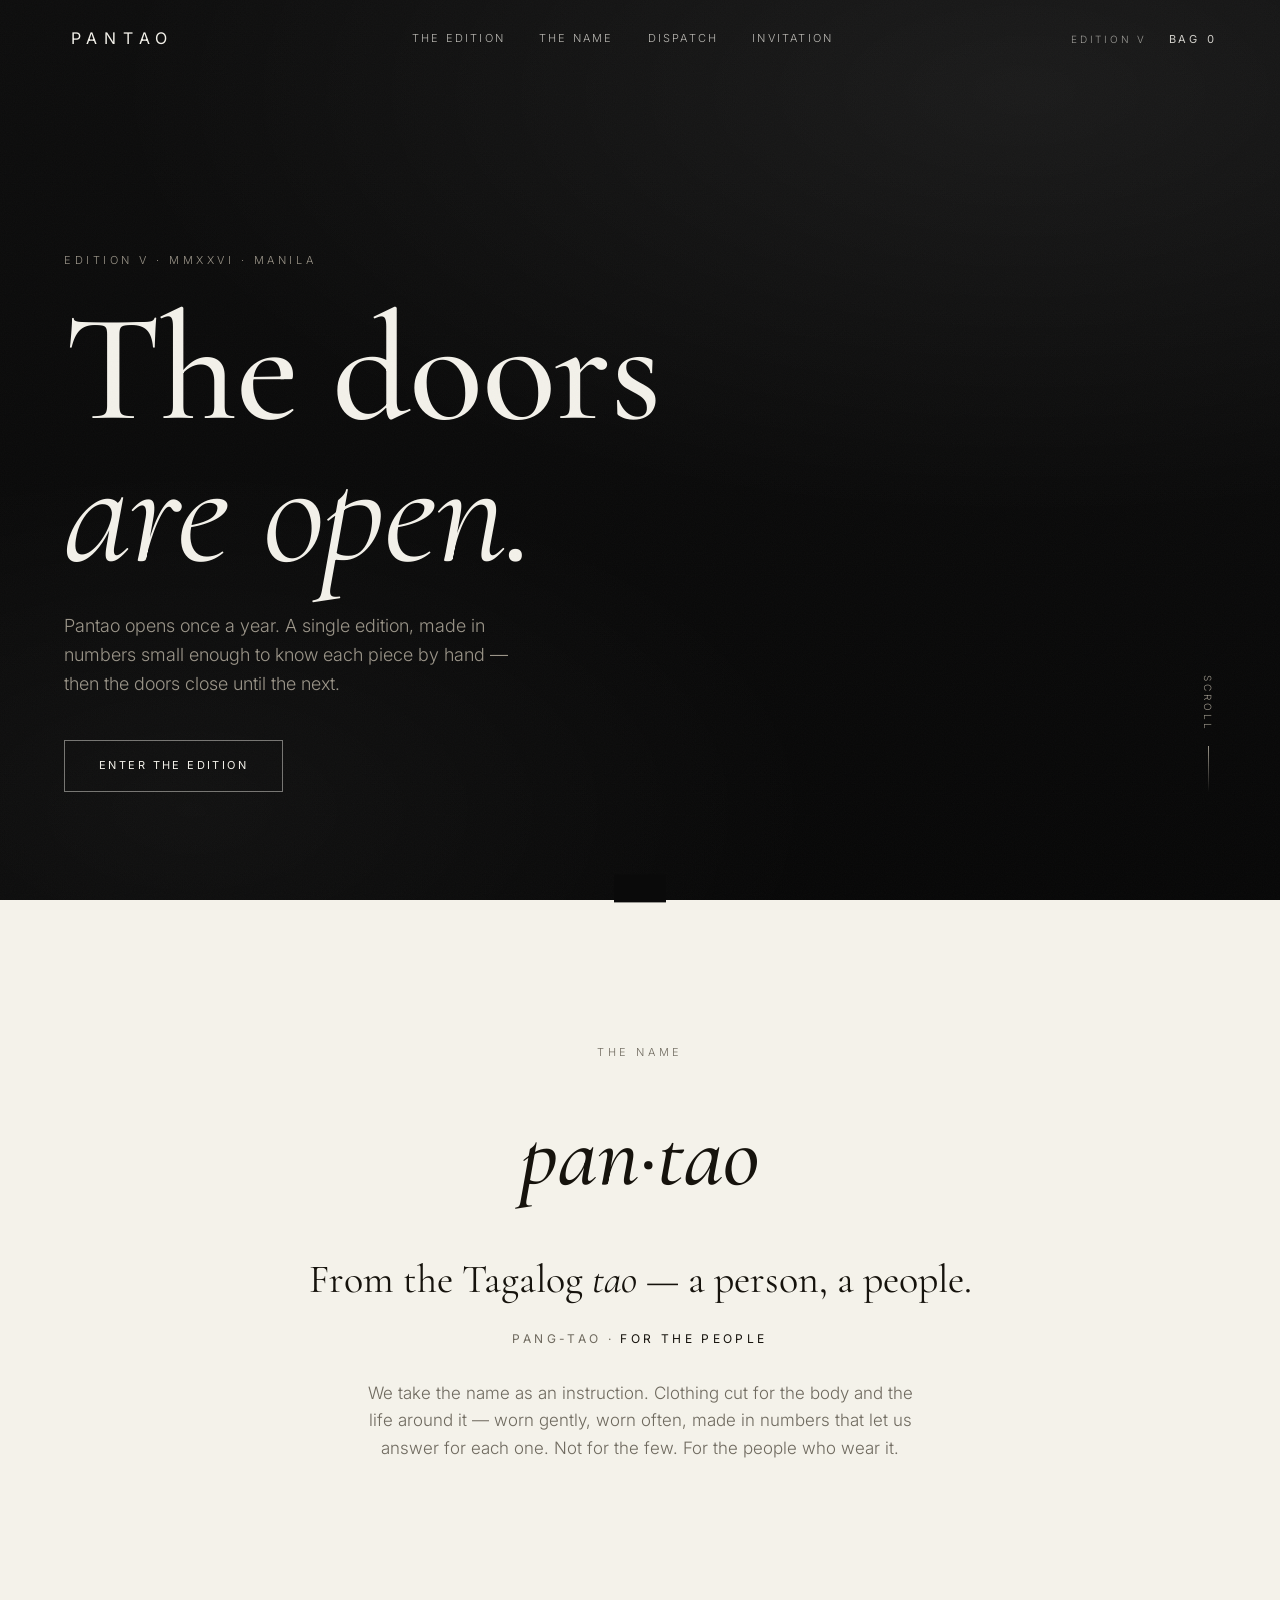
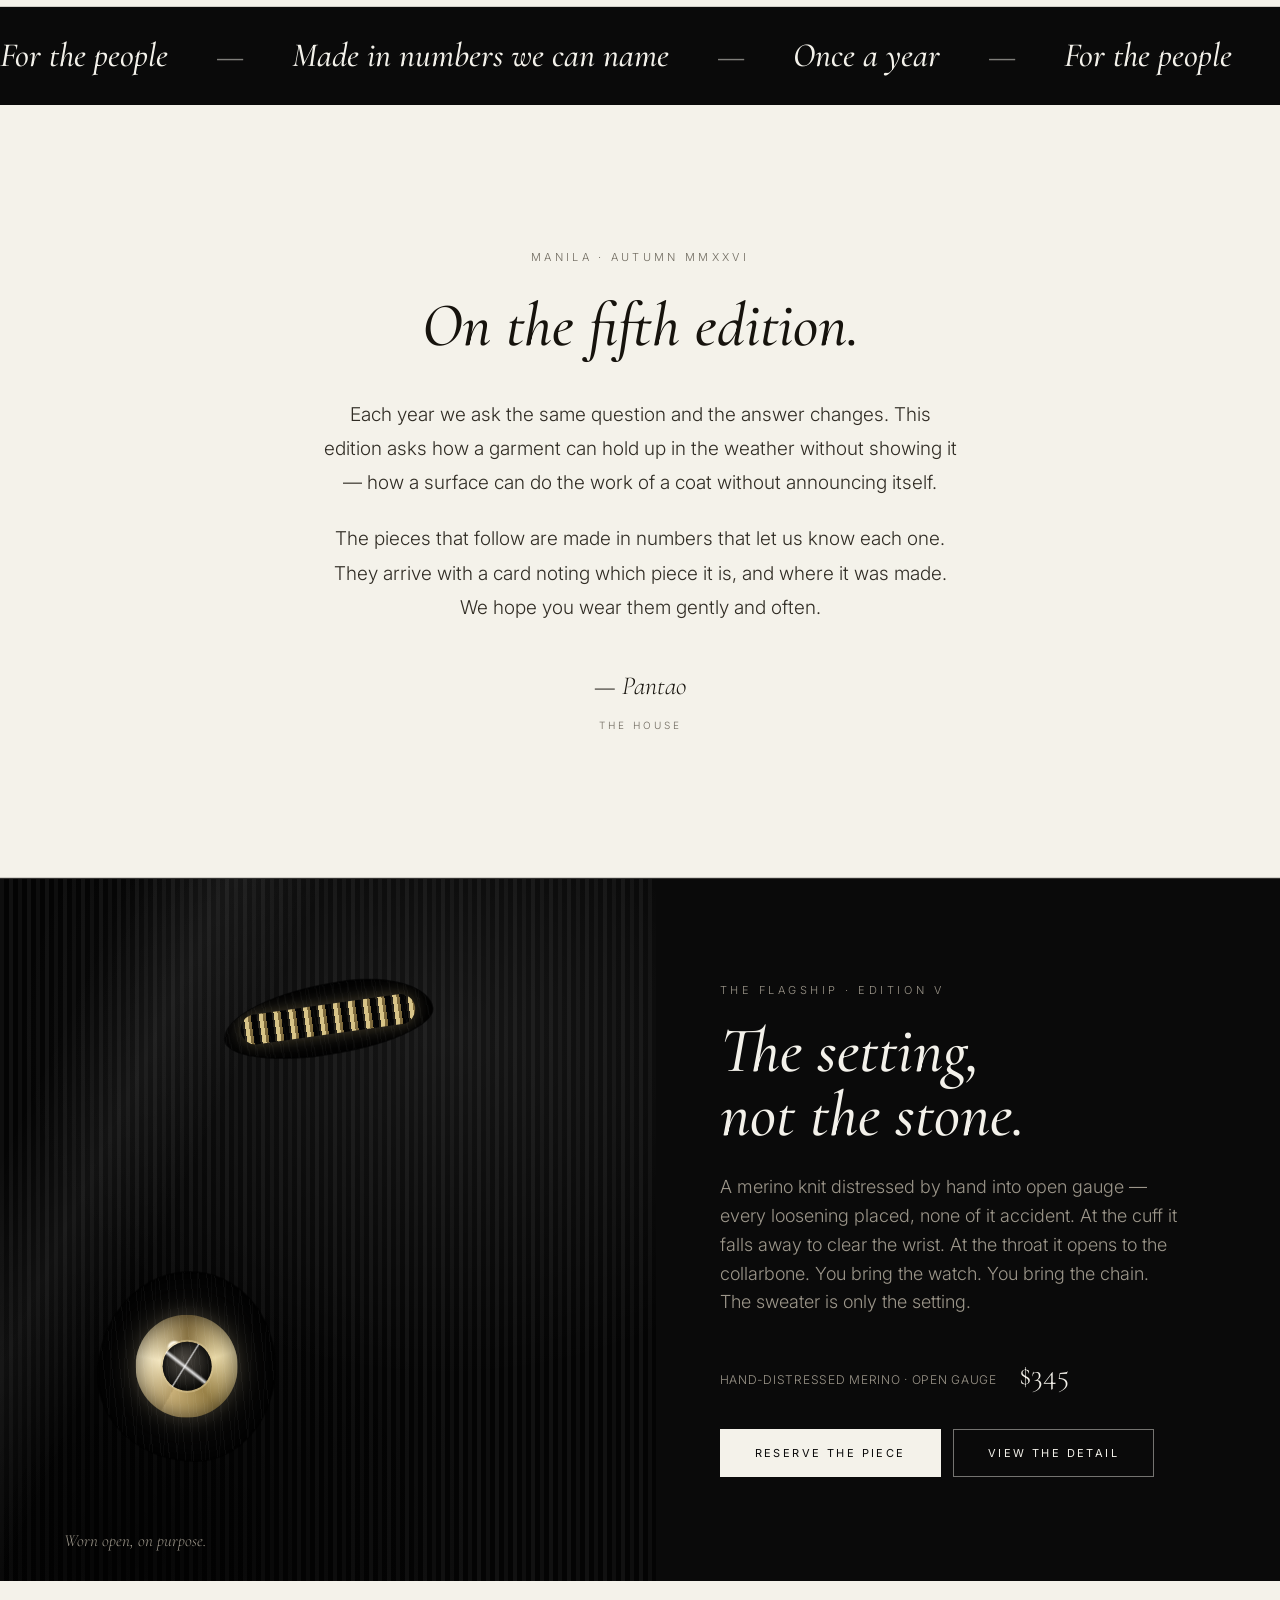
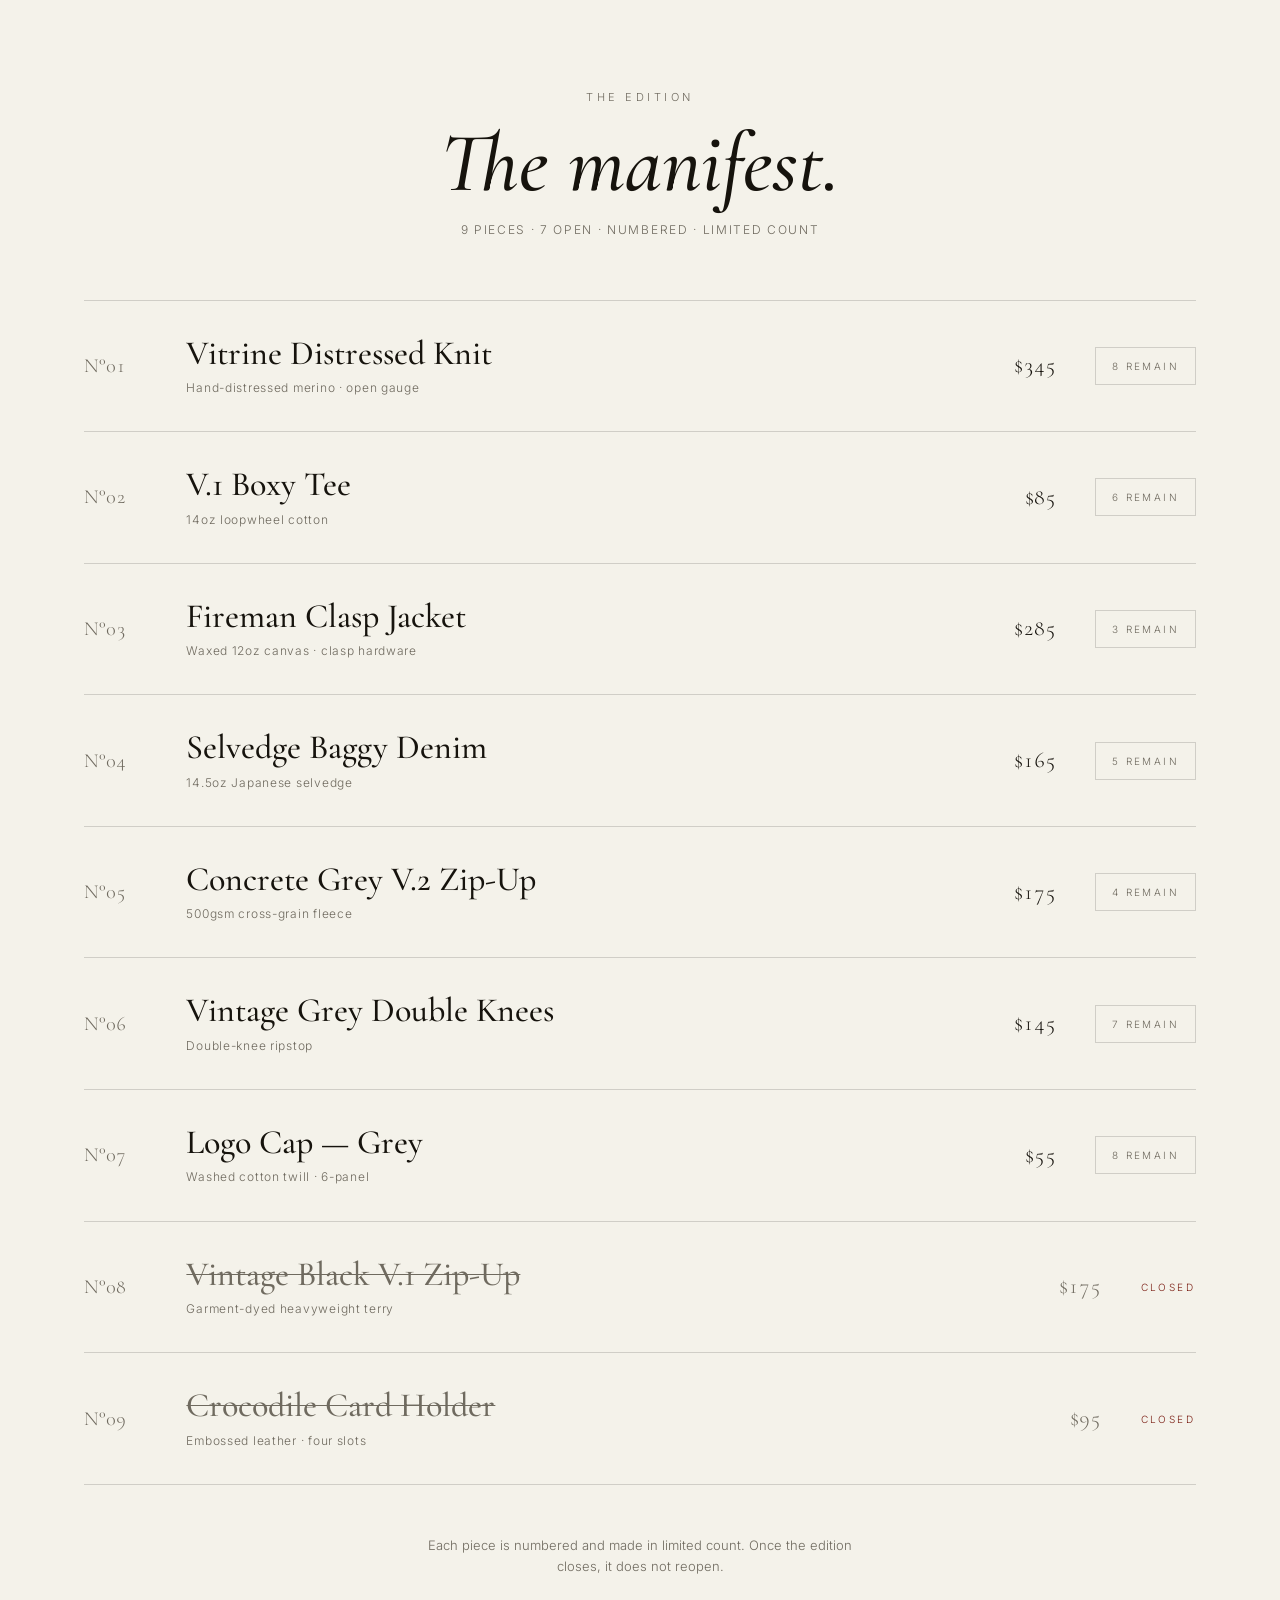
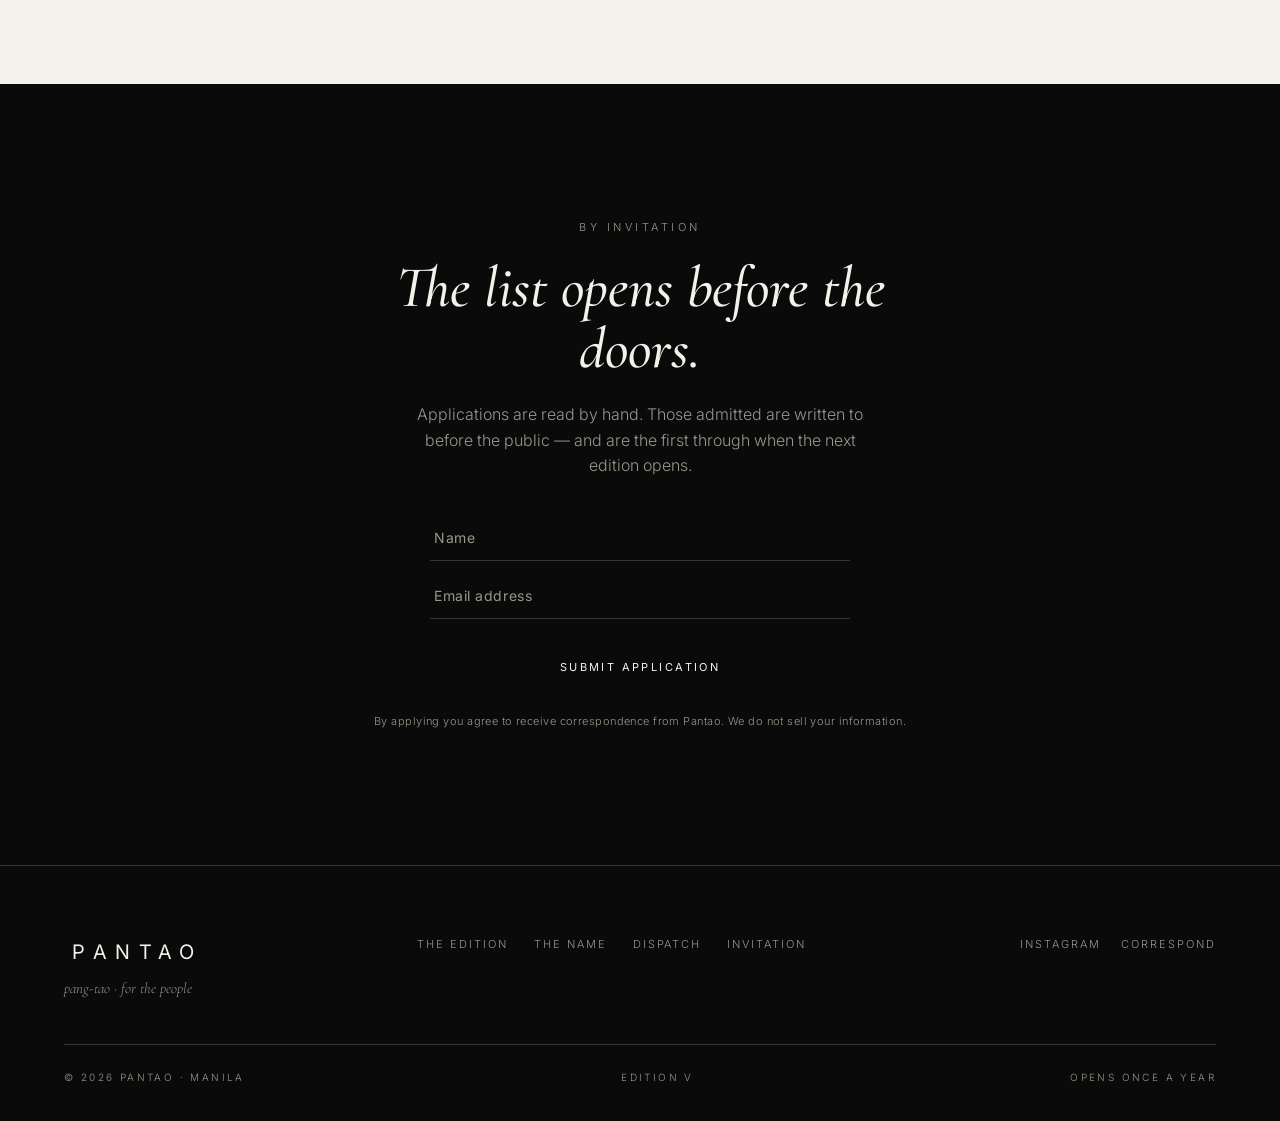
==== commit 0ce59412: "Add flagship feature: Vitrine Distressed Knit Introduce the edition's flagship as a full-bleed luxur" ====
--- a/index.html
+++ b/index.html
@@ -125,6 +125,30 @@
       </article>
     </section>
 
+    <!-- ============ FLAGSHIP FEATURE (luxury moment) ============ -->
+    <section class="feature" id="feature" hidden>
+      <div class="feature__visual" id="featureVisual" aria-hidden="true">
+        <div class="knit"></div>
+        <!-- distressed openings that reveal metal beneath -->
+        <div class="aperture aperture--neck"><span class="chain"></span></div>
+        <div class="aperture aperture--wrist"><span class="watch"></span></div>
+        <p class="feature__caption" id="featureCaption"></p>
+      </div>
+      <div class="feature__info">
+        <p class="kicker" id="featureEyebrow"></p>
+        <h2 class="feature__heading" id="featureHeading"></h2>
+        <p class="feature__lede" id="featureLede"></p>
+        <div class="feature__meta">
+          <span class="feature__material" id="featureMaterial"></span>
+          <span class="feature__price" id="featurePrice"></span>
+        </div>
+        <div class="feature__cta">
+          <button class="btn btn--paper" id="featureAdd">Reserve the piece</button>
+          <button class="btn btn--line" id="featureView">View the detail</button>
+        </div>
+      </div>
+    </section>
+
     <!-- ============ THE EDITION MANIFEST ============ -->
     <section class="manifest" id="manifest">
       <header class="manifest__head">
--- a/assets/css/styles.css
+++ b/assets/css/styles.css
@@ -105,6 +105,8 @@
 .btn--line:hover { background: var(--bone); color: var(--ink); border-color: var(--bone); }
 .btn--solid { background: var(--ink); color: var(--paper); border-color: var(--ink); }
 .btn--solid:hover { background: transparent; color: var(--text); border-color: var(--ink); }
+.btn--paper { background: var(--paper); color: var(--ink); border-color: var(--paper); }
+.btn--paper:hover { background: transparent; color: var(--bone); border-color: var(--bone); }
 .btn--block { width: 100%; }
 .btn[disabled] { opacity: 0.35; pointer-events: none; }
 
@@ -207,6 +209,131 @@
 /* plate (monochrome piece render) — sizing/position set by each context below */
 .plate { display: flex; align-items: flex-end; justify-content: flex-start; overflow: hidden; }
 .plate__no { font-family: var(--serif); font-size: clamp(40px, 10vw, 90px); font-weight: 500; color: rgba(255,255,255,0.85); mix-blend-mode: overlay; padding: 12px 14px; line-height: 0.8; }
+
+/* ============ FLAGSHIP FEATURE (dark, luxury) ============ */
+.feature {
+  background: var(--ink); color: var(--bone);
+  display: grid; grid-template-columns: 1.05fr 1fr; align-items: stretch;
+  border-top: 1px solid var(--line-d);
+}
+.feature[hidden] { display: none; }
+
+/* --- the visual: distressed knit revealing metal beneath --- */
+.feature__visual {
+  position: relative; overflow: hidden; min-height: 78vh;
+  background: #0b0b0b; cursor: default;
+}
+.knit { position: absolute; inset: 0; }
+.knit::before {
+  /* ribbed open-gauge knit */
+  content: ""; position: absolute; inset: 0;
+  background:
+    repeating-linear-gradient(90deg, #131313 0 4px, #0a0a0a 4px 9px, #161616 9px 13px, #0a0a0a 13px 18px),
+    repeating-linear-gradient(0deg, rgba(255,255,255,0.018) 0 2px, transparent 2px 11px);
+  filter: contrast(1.05);
+}
+.knit::after {
+  /* soft light fall across the fabric */
+  content: ""; position: absolute; inset: 0;
+  background: radial-gradient(120% 90% at 68% 22%, rgba(255,255,255,0.07), transparent 55%),
+              radial-gradient(90% 80% at 20% 95%, rgba(0,0,0,0.6), transparent 60%);
+}
+
+/* an opening in the knit — the metal shows through */
+.aperture {
+  position: absolute; overflow: hidden; z-index: 2;
+  background: #060606;
+  box-shadow: inset 0 0 22px 6px #000, 0 0 0 1px rgba(0,0,0,0.6);
+  transition: transform .9s var(--ease);
+}
+.aperture::after {
+  /* frayed threads across the opening */
+  content: ""; position: absolute; inset: 0; pointer-events: none;
+  background:
+    repeating-linear-gradient(84deg, transparent 0 7px, rgba(20,20,20,0.9) 7px 8px),
+    repeating-linear-gradient(-88deg, transparent 0 13px, rgba(14,14,14,0.8) 13px 14px);
+  mix-blend-mode: screen; opacity: 0.5;
+}
+.aperture--neck {
+  top: 15%; left: 34%; width: 32%; height: 10%;
+  border-radius: 60% 40% 55% 45% / 60% 55% 45% 40%;
+  transform: rotate(-8deg);
+}
+.aperture--wrist {
+  bottom: 17%; left: 15%; width: 27%; height: 27%;
+  border-radius: 52% 48% 45% 55% / 55% 50% 50% 45%;
+}
+.feature__visual:hover .aperture--neck  { transform: rotate(-8deg) scale(1.06); }
+.feature__visual:hover .aperture--wrist { transform: scale(1.05); }
+
+/* metal beneath: a watch at the wrist, a chain at the throat */
+.watch {
+  position: absolute; top: 50%; left: 50%; width: 58%; aspect-ratio: 1; transform: translate(-50%,-50%);
+  border-radius: 50%;
+  background:
+    radial-gradient(circle at 38% 32%, #fff8e6 0 6%, transparent 8%),
+    conic-gradient(from 210deg, #b8a06a, #f3e6c0 20%, #8a7444 42%, #e9d9a8 62%, #9c8449 82%, #cbb27a 100%),
+    radial-gradient(circle at 50% 50%, #2a2621 0 30%, #6f5f3d 31%, #d9c489 40%, #6f5f3d 47%, transparent 49%);
+  box-shadow: 0 0 26px rgba(233,217,168,0.28), inset 0 0 20px rgba(0,0,0,0.6);
+}
+.watch::before {
+  /* dial */
+  content: ""; position: absolute; inset: 26%; border-radius: 50%;
+  background: radial-gradient(circle at 42% 36%, #4a4640, #141310 70%);
+  box-shadow: inset 0 0 10px rgba(0,0,0,0.8), 0 0 0 2px rgba(220,200,150,0.5);
+}
+.watch::after {
+  /* hands + glint */
+  content: ""; position: absolute; inset: 0; border-radius: 50%;
+  background:
+    linear-gradient(38deg, transparent 47%, rgba(255,255,255,0.9) 49%, transparent 51%),
+    linear-gradient(122deg, transparent 48%, rgba(255,255,255,0.7) 49%, transparent 50%);
+  mask: radial-gradient(circle at 50% 50%, #000 0 34%, transparent 35%);
+  -webkit-mask: radial-gradient(circle at 50% 50%, #000 0 34%, transparent 35%);
+}
+.chain {
+  position: absolute; top: 50%; left: 50%; transform: translate(-50%,-50%); width: 84%; height: 42%;
+  background:
+    repeating-linear-gradient(90deg,
+      transparent 0 3px,
+      rgba(216,196,140,0.15) 3px 5px,
+      #d7c48a 5px 9px,
+      #7d6a3e 9px 12px,
+      rgba(0,0,0,0.4) 12px 15px);
+  border-radius: 100px;
+  box-shadow: 0 0 16px rgba(215,196,138,0.3);
+  filter: saturate(1.05);
+}
+/* slow shimmer sweep across the metal */
+.watch, .chain { position: absolute; }
+.feature__visual::before {
+  content: ""; position: absolute; inset: 0; z-index: 3; pointer-events: none;
+  background: linear-gradient(115deg, transparent 40%, rgba(255,255,255,0.05) 50%, transparent 60%);
+  transform: translateX(-40%); animation: sweep 7s ease-in-out infinite;
+}
+@keyframes sweep { 0%,100% { transform: translateX(-45%); } 50% { transform: translateX(45%); } }
+
+.feature__photo { position: absolute; inset: 0; }
+.feature__caption {
+  position: absolute; left: var(--gutter); bottom: 26px; z-index: 4;
+  font-family: var(--serif); font-style: italic; font-size: 17px; color: var(--bone-dim);
+}
+
+/* --- the info column --- */
+.feature__info {
+  display: flex; flex-direction: column; justify-content: center;
+  padding: clamp(48px, 8vw, 110px) var(--gutter);
+}
+.feature .kicker { color: var(--bone-dim); }
+.feature__heading {
+  font-family: var(--serif); font-weight: 500; font-style: italic;
+  font-size: clamp(38px, 5vw, 72px); line-height: 1.0; white-space: pre-line; margin: 20px 0 26px;
+}
+.feature__lede { color: var(--bone-dim); font-size: clamp(15px, 1.5vw, 18px); max-width: 460px; }
+.feature__meta { display: flex; align-items: baseline; gap: 22px; margin: 34px 0 30px; }
+.feature__material { font-size: 12px; letter-spacing: 0.06em; color: var(--bone-dim); text-transform: uppercase; }
+.feature__price { font-family: var(--serif); font-size: 30px; }
+.feature__cta { display: flex; flex-wrap: wrap; gap: 12px; }
 
 /* ============ INVITATION (dark) ============ */
 .invitation { background: var(--ink); color: var(--bone); padding: clamp(90px, 15vh, 180px) var(--gutter); }
@@ -306,6 +433,7 @@
 
 /* hide shop chrome when doors are closed to the public */
 body[data-phase="antechamber"] .manifest,
+body[data-phase="antechamber"] .feature,
 body[data-phase="antechamber"] .nav__cart,
 body[data-phase="antechamber"] .strip { display: none; }
 body[data-phase="antechamber"] [data-shop-link] { display: none; }
@@ -318,6 +446,8 @@
   .piece { grid-template-columns: 44px 1fr; row-gap: 12px; }
   .piece__right { grid-column: 2; justify-content: flex-start; }
   .piece__plate { display: none; }
+  .feature { grid-template-columns: 1fr; }
+  .feature__visual { min-height: 68vh; }
 }
 @media (max-width: 560px) {
   .arrival__cta { flex-direction: column; align-items: stretch; }
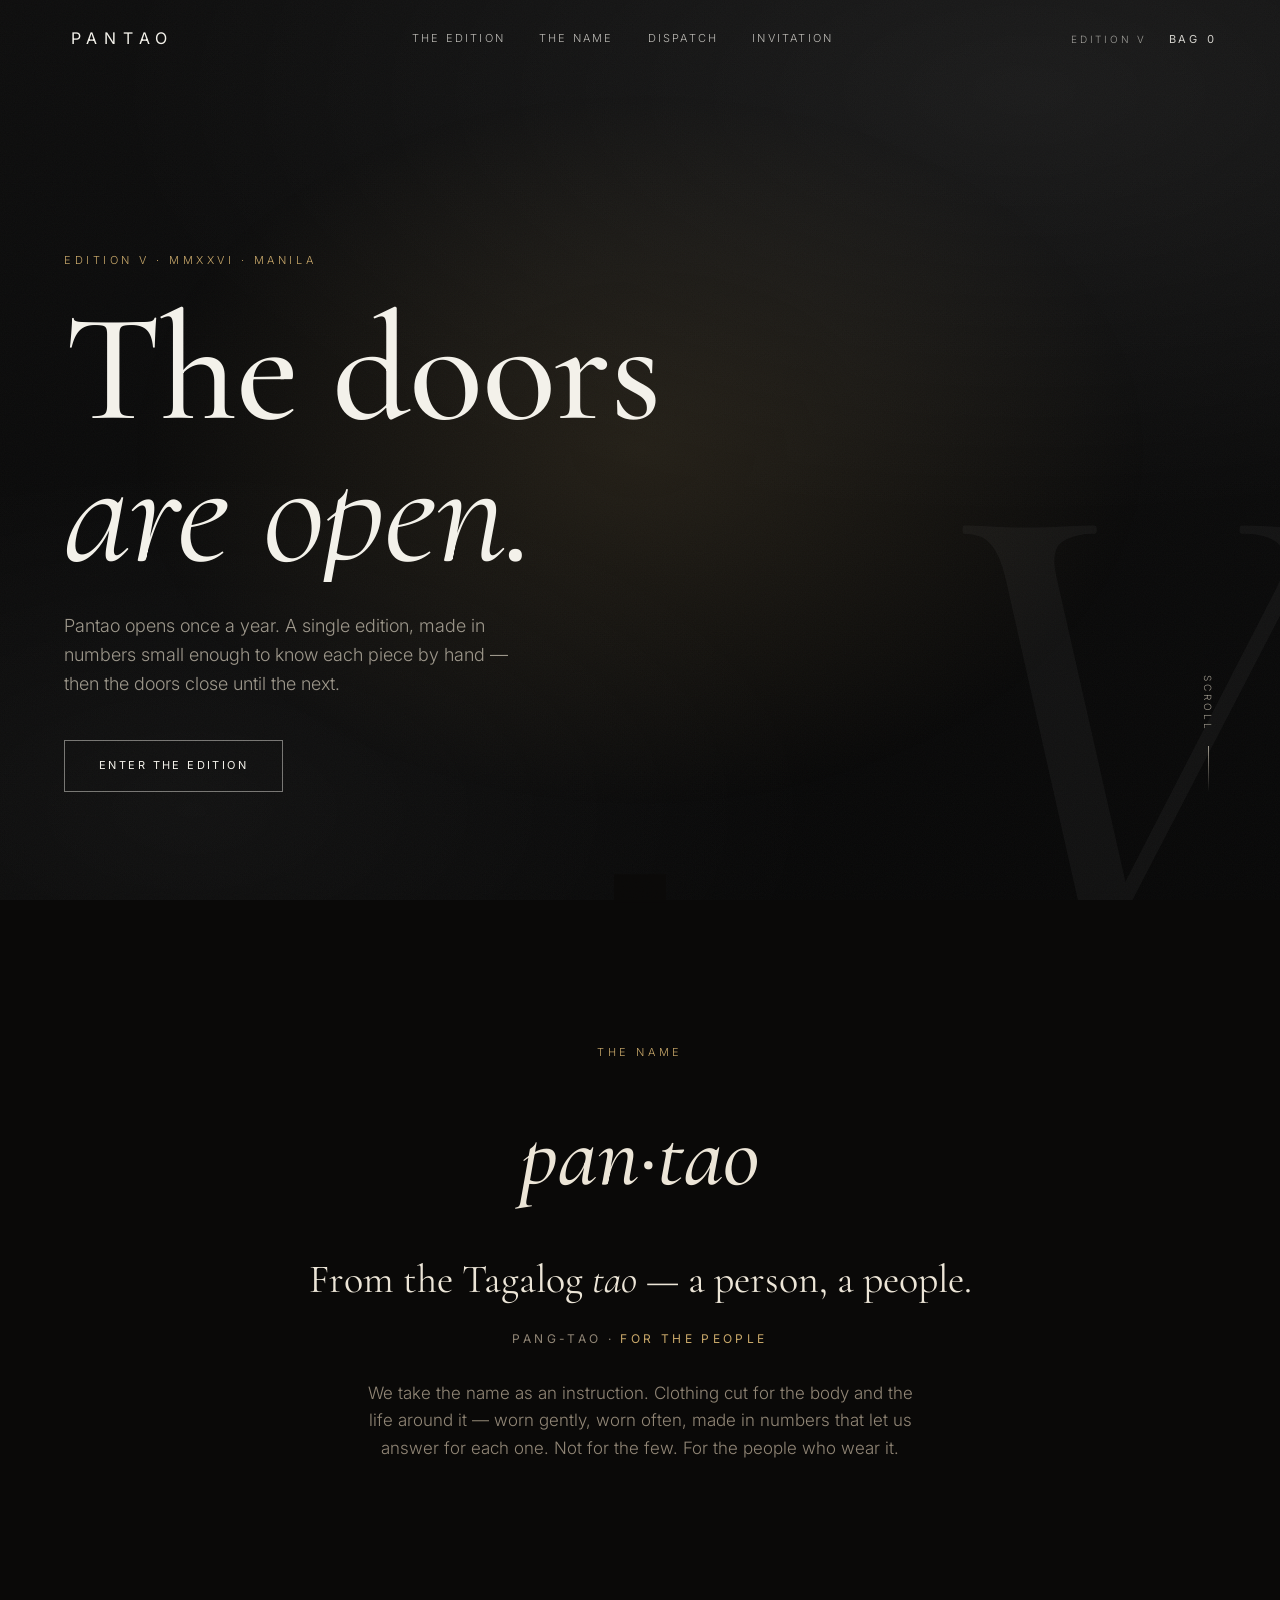
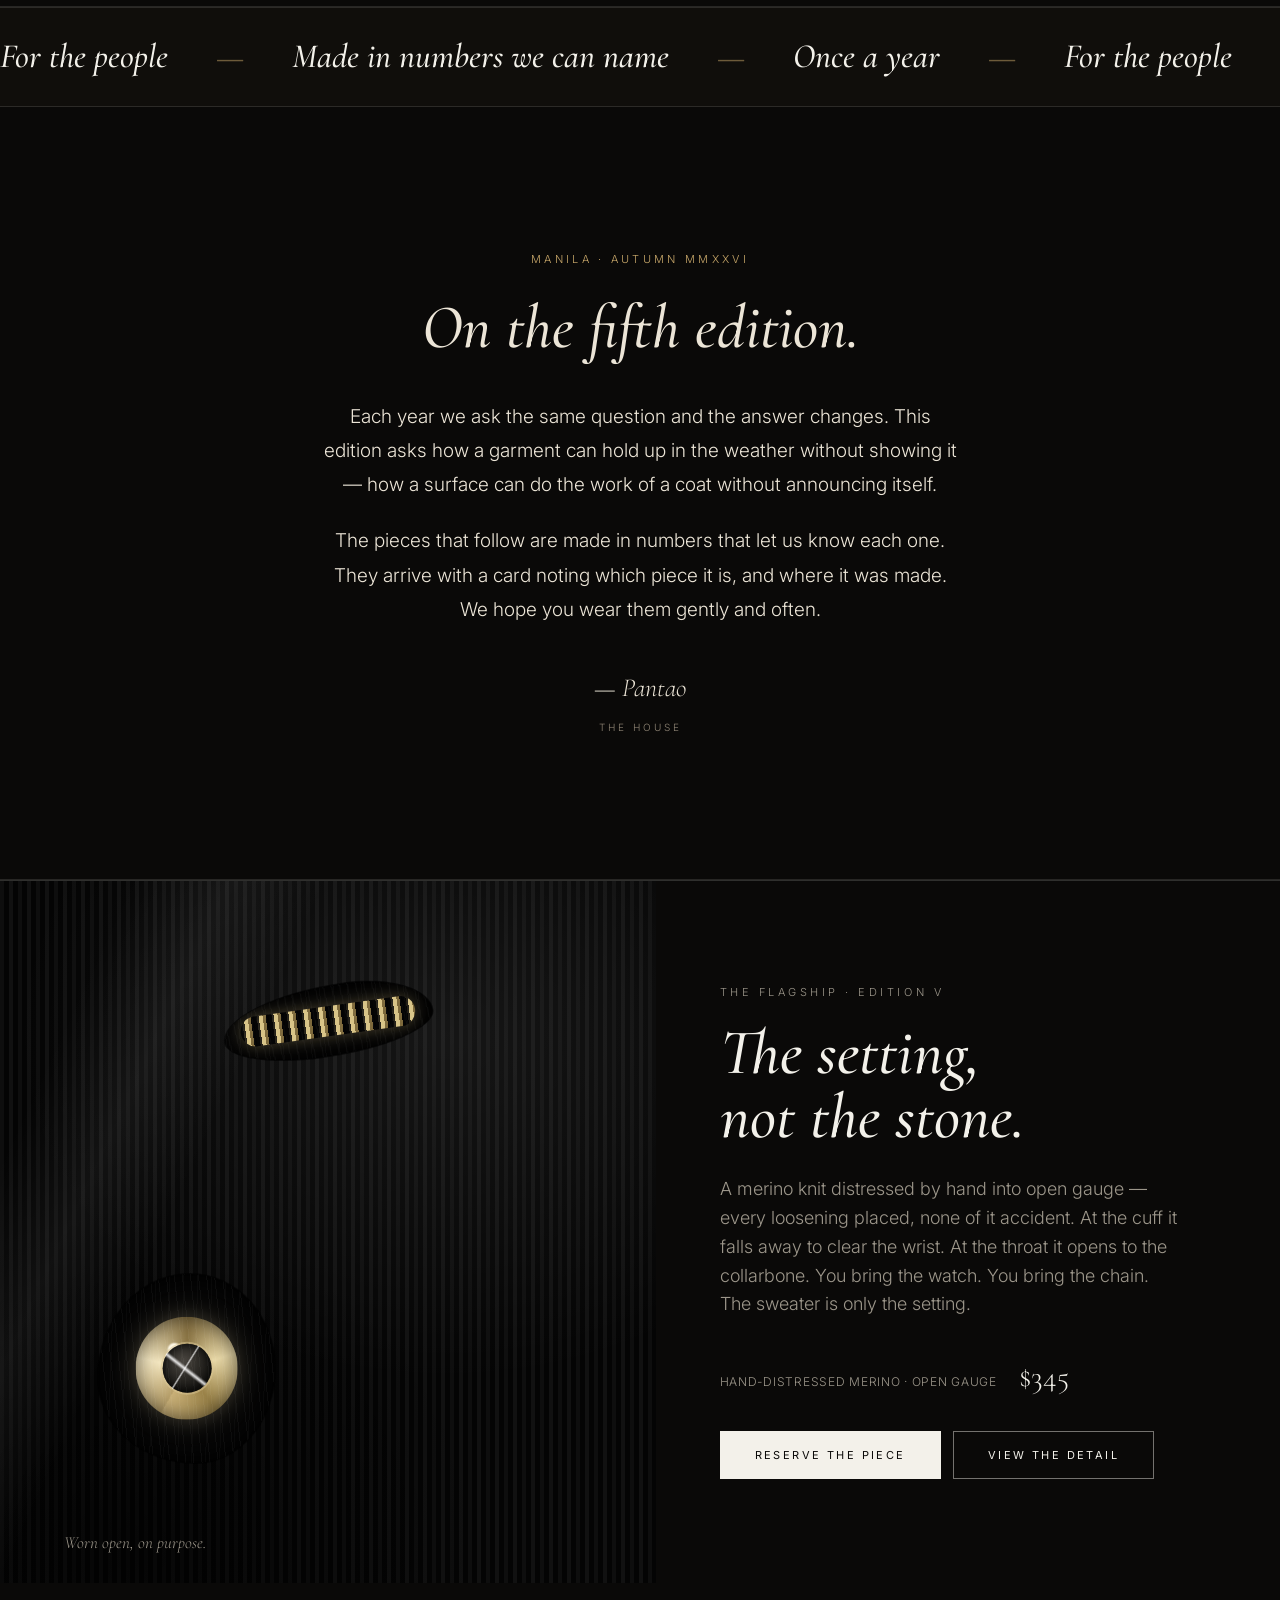
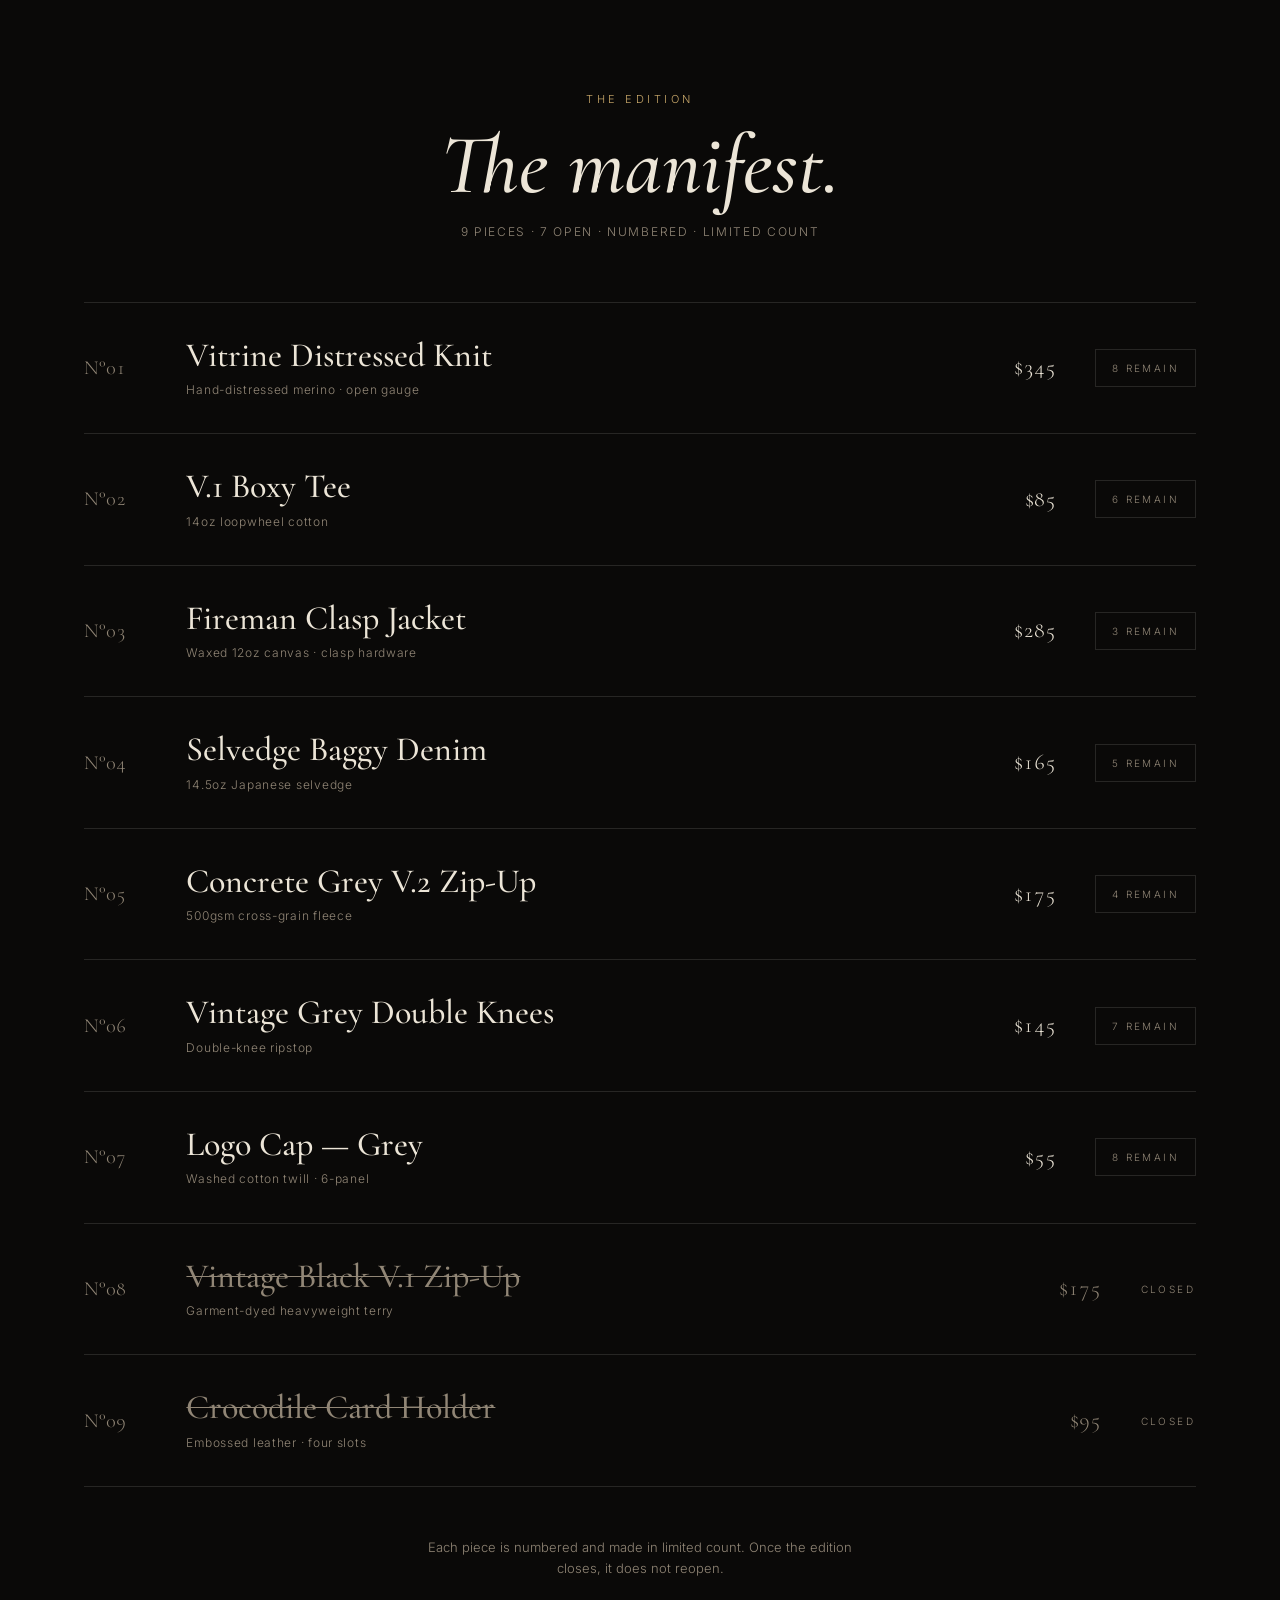
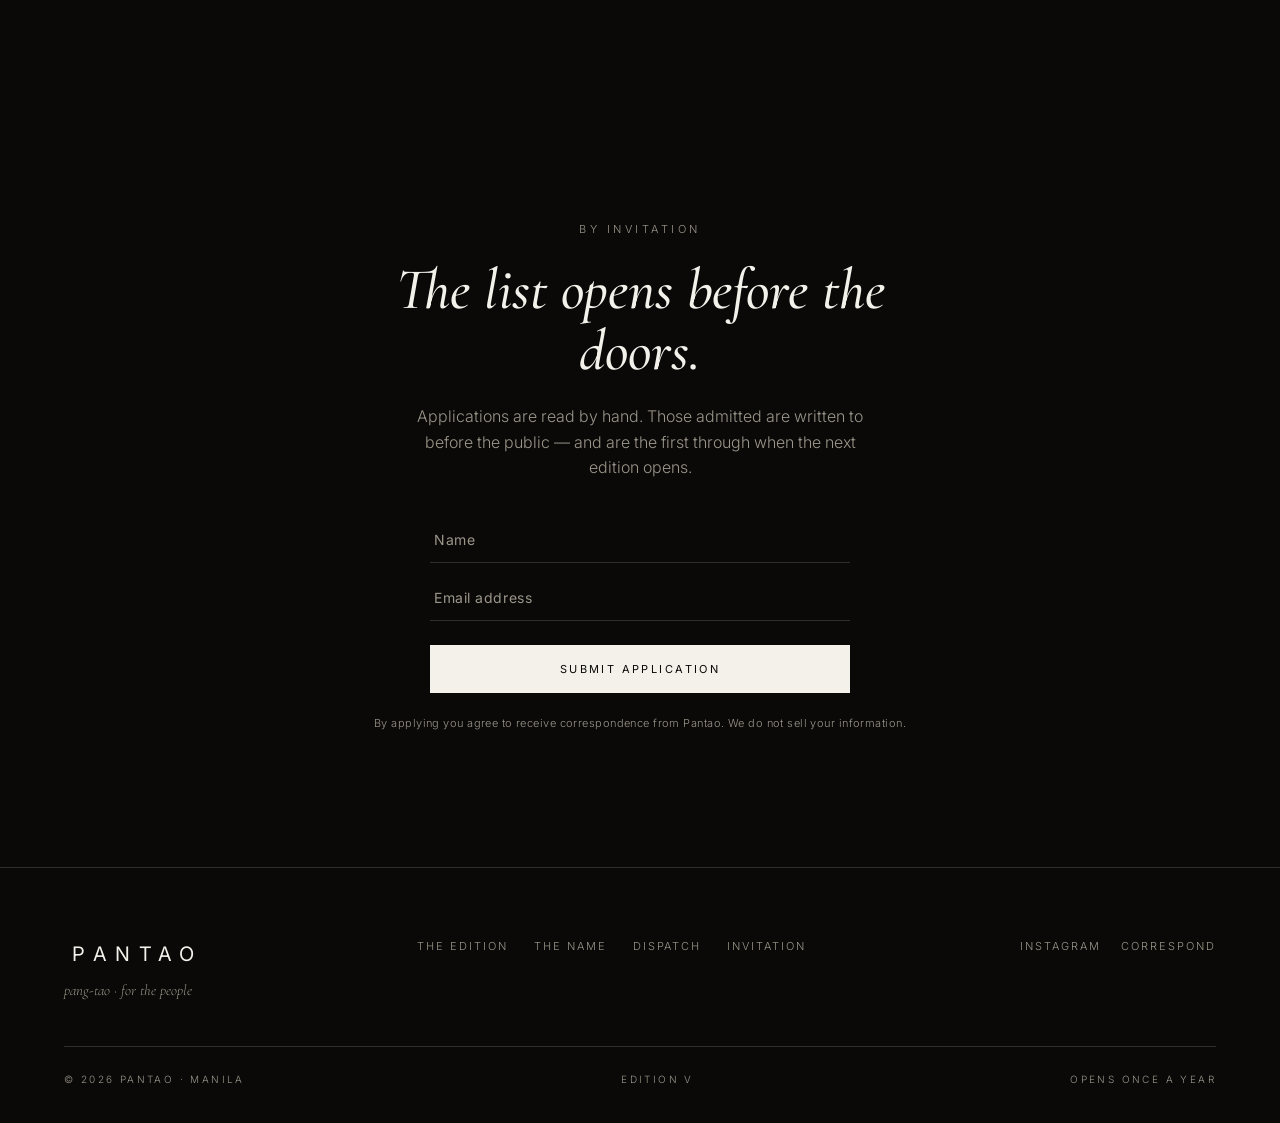
==== commit a8d1e3b6: "Elevate the landing hero (minimal direction) Make the hero's negative space intentional instead of e" ====
--- a/index.html
+++ b/index.html
@@ -51,13 +51,14 @@
     <!-- ============ ARRIVAL HERO ============ -->
     <section class="arrival" id="arrival">
       <div class="arrival__field" aria-hidden="true"></div>
+      <div class="arrival__mark" data-config="edition" aria-hidden="true">V</div>
       <div class="arrival__inner">
         <p class="arrival__eyebrow" data-reveal>
           <span data-config="editionLabel">EDITION V</span> · <span data-config="year">MMXXVI</span> · <span data-config="city">MANILA</span>
         </p>
         <h1 class="arrival__title" data-reveal>
-          <span>The doors</span>
-          <span class="arrival__title--em">are open.</span>
+          <span class="tline"><span class="tline__i">The doors</span></span>
+          <span class="tline"><span class="tline__i arrival__title--em">are open.</span></span>
         </h1>
         <p class="arrival__lede" data-reveal>
           Pantao opens once a year. A single edition, made in numbers small
--- a/assets/css/styles.css
+++ b/assets/css/styles.css
@@ -4,17 +4,19 @@
  * ==========================================================================*/
 
 :root {
-  --ink:      #0a0a0a;   /* dark ground (hero, footer) */
-  --ink-soft: #17150f;
-  --paper:    #f4f2ea;   /* warm off-white body */
-  --paper-2:  #ece8dd;   /* raised paper */
-  --text:     #16130d;   /* ink on paper */
-  --muted:    #6f6a5f;   /* muted ink */
-  --bone:     #f3f1ea;   /* text on dark */
+  --ink:      #0a0908;   /* near-black ground, warm */
+  --ink-soft: #0e0c0a;
+  --surface:  #100e0b;   /* raised surfaces: bag, quickview, cards */
+  --surface-2:#17140f;
+  --paper:    #f3f1ea;   /* the light — inverted buttons, toast */
+  --text:     #ece5d7;   /* warm bone body text */
+  --muted:    #918676;   /* muted warm */
+  --bone:     #f3f1ea;   /* brightest text */
   --bone-dim: #9c968a;   /* muted on dark */
-  --line:     rgba(22,19,13,0.16);
-  --line-d:   rgba(243,241,234,0.18);
-  --oxblood:  #7c2016;   /* the single restrained accent (closed / seal) */
+  --line:     rgba(243,241,234,0.12);   /* hairline on dark */
+  --line-d:   rgba(243,241,234,0.16);
+  --gold:     #c9a86a;   /* the luxury accent (vitrine gold) */
+  --oxblood:  #7c2016;   /* retained, mostly unused now */
 
   --maxw: 1240px;
   --gutter: clamp(20px, 5vw, 72px);
@@ -33,7 +35,7 @@
 }
 
 body {
-  background: var(--paper);
+  background: var(--ink);
   color: var(--text);
   font-family: var(--sans);
   font-weight: 300;
@@ -45,15 +47,15 @@
 img { max-width: 100%; display: block; }
 a { color: inherit; text-decoration: none; }
 button { font-family: inherit; cursor: pointer; color: inherit; background: none; border: none; }
-::selection { background: var(--ink); color: var(--paper); }
+::selection { background: var(--gold); color: var(--ink); }
 
 /* micro label */
-.kicker { font-family: var(--sans); font-size: 11px; letter-spacing: 0.32em; text-transform: uppercase; color: var(--muted); }
+.kicker { font-family: var(--sans); font-size: 11px; letter-spacing: 0.32em; text-transform: uppercase; color: var(--gold); }
 .kicker--center { text-align: center; }
 
 /* ---------- GRAIN ---------- */
 .grain {
-  position: fixed; inset: 0; z-index: 9998; pointer-events: none; opacity: 0.035; mix-blend-mode: multiply;
+  position: fixed; inset: 0; z-index: 9998; pointer-events: none; opacity: 0.05; mix-blend-mode: overlay;
   background-image: url("data:image/svg+xml,%3Csvg xmlns='http://www.w3.org/2000/svg' width='140' height='140'%3E%3Cfilter id='n'%3E%3CfeTurbulence type='fractalNoise' baseFrequency='0.8' numOctaves='2'/%3E%3C/filter%3E%3Crect width='100%25' height='100%25' filter='url(%23n)'/%3E%3C/svg%3E");
 }
 
@@ -78,7 +80,7 @@
   transition: background .5s var(--ease), color .5s var(--ease), padding .4s var(--ease), border-color .5s;
   border-bottom: 1px solid transparent;
 }
-.nav.is-stuck { background: rgba(244,242,234,0.86); backdrop-filter: blur(16px) saturate(1.2); color: var(--text); border-bottom: 1px solid var(--line); padding-top: 16px; padding-bottom: 16px; }
+.nav.is-stuck { background: rgba(10,9,8,0.72); backdrop-filter: blur(16px) saturate(1.2); color: var(--bone); border-bottom: 1px solid var(--line-d); padding-top: 16px; padding-bottom: 16px; }
 .nav__brand { font-weight: 400; letter-spacing: 0.42em; font-size: 16px; padding-left: 0.42em; }
 .nav__links { display: flex; gap: 34px; }
 .nav__links a { font-size: 11px; letter-spacing: 0.2em; text-transform: uppercase; opacity: 0.75; position: relative; transition: opacity .3s; }
@@ -103,8 +105,8 @@
 .btn:active { transform: translateY(1px); }
 .btn--line { color: var(--bone); border-color: rgba(243,241,234,0.45); background: transparent; }
 .btn--line:hover { background: var(--bone); color: var(--ink); border-color: var(--bone); }
-.btn--solid { background: var(--ink); color: var(--paper); border-color: var(--ink); }
-.btn--solid:hover { background: transparent; color: var(--text); border-color: var(--ink); }
+.btn--solid { background: var(--bone); color: var(--ink); border-color: var(--bone); }
+.btn--solid:hover { background: transparent; color: var(--bone); border-color: var(--bone); }
 .btn--paper { background: var(--paper); color: var(--ink); border-color: var(--paper); }
 .btn--paper:hover { background: transparent; color: var(--bone); border-color: var(--bone); }
 .btn--block { width: 100%; }
@@ -133,11 +135,39 @@
   background-image: url("data:image/svg+xml,%3Csvg xmlns='http://www.w3.org/2000/svg' width='120' height='120'%3E%3Cfilter id='n'%3E%3CfeTurbulence type='fractalNoise' baseFrequency='0.9' numOctaves='2'/%3E%3C/filter%3E%3Crect width='100%25' height='100%25' filter='url(%23n)' opacity='0.5'/%3E%3C/svg%3E");
   opacity: 0.06; mix-blend-mode: screen;
 }
+/* slow warm-gold light drift — gives the negative space life */
+.arrival__field::before {
+  content: ""; position: absolute; inset: -25%; z-index: 0;
+  background: radial-gradient(38% 38% at 50% 50%, rgba(201,168,106,0.13), transparent 70%);
+  animation: drift 24s ease-in-out infinite; will-change: transform;
+}
+@keyframes drift {
+  0%   { transform: translate(-9%, 7%)  scale(1);    }
+  50%  { transform: translate(13%, -9%) scale(1.28); }
+  100% { transform: translate(-9%, 7%)  scale(1);    }
+}
+/* giant ghosted edition numeral — anchors the right, balances the type */
+.arrival__mark {
+  position: absolute; right: -3vw; bottom: -9vh; z-index: 1;
+  font-family: var(--serif); font-style: italic; font-weight: 500;
+  font-size: 76vh; line-height: 0.72; color: rgba(243,241,234,0.038);
+  pointer-events: none; user-select: none;
+}
 .arrival__inner { position: relative; z-index: 2; max-width: 860px; }
-.arrival__eyebrow { font-size: 11px; letter-spacing: 0.32em; text-transform: uppercase; color: var(--bone-dim); margin-bottom: 30px; }
-.arrival__title { font-family: var(--serif); font-weight: 500; line-height: 0.92; font-size: clamp(56px, 12vw, 168px); letter-spacing: -0.01em; }
+.arrival__eyebrow { font-size: 11px; letter-spacing: 0.32em; text-transform: uppercase; color: var(--gold); margin-bottom: 30px; }
+.arrival__title { font-family: var(--serif); font-weight: 500; line-height: 0.92; font-size: clamp(56px, 12vw, 168px); letter-spacing: -0.01em; transform: none; }
 .arrival__title span { display: block; }
 .arrival__title--em { font-style: italic; font-weight: 400; }
+/* masked line-by-line entrance */
+.arrival__title .tline { overflow: hidden; }
+.arrival__title .tline__i { transform: translateY(115%); transition: transform 1.05s var(--ease); }
+.arrival__title.in .tline:nth-child(1) .tline__i { transition-delay: 0.02s; }
+.arrival__title.in .tline:nth-child(2) .tline__i { transition-delay: 0.14s; }
+.arrival__title.in .tline__i { transform: none; }
+/* staggered entrance for the rest of the hero */
+.arrival__lede    { transition-delay: 0.16s; }
+.arrival__counter { transition-delay: 0.22s; }
+.arrival__cta     { transition-delay: 0.28s; }
 .arrival__lede { max-width: 460px; color: var(--bone-dim); font-size: clamp(15px, 1.5vw, 18px); margin-top: 30px; }
 .arrival__counter { display: flex; gap: clamp(20px, 4vw, 44px); margin-top: 40px; }
 .ct { display: flex; flex-direction: column; }
@@ -155,11 +185,12 @@
 .name__def { font-family: var(--serif); font-weight: 400; font-size: clamp(24px, 3.4vw, 40px); line-height: 1.28; max-width: 720px; margin: 0 auto; }
 .name__def em { font-style: italic; }
 .name__gloss { display: block; margin-top: 26px; font-family: var(--sans); font-weight: 400; font-size: 12px; letter-spacing: 0.28em; text-transform: uppercase; color: var(--muted); }
-.name__gloss span { color: var(--text); }
+.name__gloss span { color: var(--gold); }
 .name__body { max-width: 560px; margin: 34px auto 0; color: var(--muted); font-size: clamp(15px, 1.5vw, 17px); }
 
 /* ---------- STRIP MARQUEE ---------- */
-.strip { background: var(--ink); color: var(--bone); overflow: hidden; padding: 22px 0; }
+.strip { background: var(--surface); color: var(--bone); overflow: hidden; padding: 22px 0; border-block: 1px solid var(--line); }
+.strip__track .dot { color: var(--gold); }
 .strip__track { display: inline-flex; gap: 3rem; white-space: nowrap; animation: marquee 34s linear infinite; }
 .strip__track span { font-family: var(--serif); font-style: italic; font-size: clamp(20px, 3vw, 34px); font-weight: 500; }
 .strip__track .dot { font-style: normal; opacity: 0.5; }
@@ -169,9 +200,9 @@
 /* ============ EDITORIAL DISPATCH (paper letter) ============ */
 .dispatch { padding: clamp(90px, 16vh, 200px) var(--gutter); border-bottom: 1px solid var(--line); }
 .dispatch__letter { max-width: 640px; margin: 0 auto; text-align: center; }
-.dispatch__dateline { font-size: 11px; letter-spacing: 0.3em; text-transform: uppercase; color: var(--muted); }
+.dispatch__dateline { font-size: 11px; letter-spacing: 0.3em; text-transform: uppercase; color: var(--gold); }
 .dispatch__heading { font-family: var(--serif); font-style: italic; font-weight: 500; font-size: clamp(34px, 5.5vw, 62px); line-height: 1.05; margin: 26px 0 40px; }
-.dispatch__body p { font-size: clamp(16px, 1.7vw, 19px); line-height: 1.8; color: #302c24; margin-bottom: 22px; }
+.dispatch__body p { font-size: clamp(16px, 1.7vw, 19px); line-height: 1.8; color: var(--text); margin-bottom: 22px; }
 .dispatch__sign { font-family: var(--serif); font-style: italic; font-size: 26px; margin-top: 40px; }
 .dispatch__sub { font-size: 10px; letter-spacing: 0.3em; text-transform: uppercase; color: var(--muted); margin-top: 10px; }
 
@@ -194,14 +225,14 @@
 .piece__right { display: flex; align-items: center; gap: clamp(16px, 3vw, 40px); }
 .piece__price { font-family: var(--serif); font-size: 22px; font-variant-numeric: tabular-nums; white-space: nowrap; }
 .piece__action { font-size: 10px; letter-spacing: 0.24em; text-transform: uppercase; color: var(--muted); border: 1px solid var(--line); padding: 10px 16px; white-space: nowrap; transition: background .3s, color .3s, border-color .3s; }
-.piece:hover .piece__action { background: var(--ink); color: var(--paper); border-color: var(--ink); }
+.piece:hover .piece__action { background: var(--bone); color: var(--ink); border-color: var(--bone); }
 .piece__plate { position: absolute; left: 64px; top: 50%; width: 150px; height: 190px; transform: translateY(-50%) scale(0.9); opacity: 0; pointer-events: none; transition: opacity .4s var(--ease), transform .5s var(--ease); z-index: 3; box-shadow: 0 20px 60px rgba(0,0,0,0.28); }
 .piece:hover .piece__plate { opacity: 1; transform: translateY(-50%) scale(1); }
 .piece.is-closed { cursor: default; }
 .piece.is-closed:hover { padding-left: 0; }
 .piece.is-closed .piece__name, .piece.is-closed .piece__price { color: var(--muted); }
 .piece.is-closed .piece__name { text-decoration: line-through; text-decoration-thickness: 1px; }
-.piece.is-closed .piece__action { color: var(--oxblood); border-color: transparent; padding-left: 0; padding-right: 0; }
+.piece.is-closed .piece__action { color: var(--muted); border-color: transparent; padding-left: 0; padding-right: 0; }
 .piece.is-closed:hover .piece__action { background: none; }
 .piece.is-closed:hover .piece__plate { opacity: 0; }
 .manifest__foot { text-align: center; color: var(--muted); font-size: 13px; max-width: 460px; margin: 50px auto 0; }
@@ -366,7 +397,7 @@
 /* ============ BAG DRAWER (paper) ============ */
 .drawer-scrim { position: fixed; inset: 0; z-index: 950; background: rgba(10,10,10,0.5); opacity: 0; visibility: hidden; transition: opacity .4s, visibility .4s; backdrop-filter: blur(2px); }
 .drawer-scrim.open { opacity: 1; visibility: visible; }
-.bag { position: fixed; top: 0; right: 0; bottom: 0; z-index: 960; width: min(440px, 92vw); background: var(--paper); color: var(--text); border-left: 1px solid var(--line); display: flex; flex-direction: column; transform: translateX(100%); transition: transform .55s var(--ease); }
+.bag { position: fixed; top: 0; right: 0; bottom: 0; z-index: 960; width: min(440px, 92vw); background: var(--surface); color: var(--text); border-left: 1px solid var(--line-d); display: flex; flex-direction: column; transform: translateX(100%); transition: transform .55s var(--ease); }
 .bag.open { transform: none; }
 .bag__head { display: flex; align-items: center; justify-content: space-between; padding: 26px var(--gutter); border-bottom: 1px solid var(--line); }
 .bag__head h3 { font-family: var(--sans); font-weight: 400; font-size: 12px; letter-spacing: 0.24em; text-transform: uppercase; }
@@ -385,7 +416,7 @@
 .qty button:hover { color: var(--text); }
 .qty span { min-width: 24px; text-align: center; font-size: 13px; font-variant-numeric: tabular-nums; }
 .line__remove { font-size: 10px; letter-spacing: 0.16em; text-transform: uppercase; color: var(--muted); text-decoration: underline; transition: color .2s; }
-.line__remove:hover { color: var(--oxblood); }
+.line__remove:hover { color: var(--gold); }
 .line__price { font-family: var(--serif); font-size: 18px; white-space: nowrap; }
 .bag__foot { padding: 22px var(--gutter) 26px; border-top: 1px solid var(--line); }
 .bag__row { display: flex; justify-content: space-between; align-items: baseline; font-size: 11px; letter-spacing: 0.2em; text-transform: uppercase; }
@@ -398,7 +429,7 @@
 .modal { position: fixed; inset: 0; z-index: 970; display: flex; align-items: center; justify-content: center; padding: var(--gutter); opacity: 0; visibility: hidden; transition: opacity .4s, visibility .4s; }
 .modal.open { opacity: 1; visibility: visible; }
 .modal__scrim { position: absolute; inset: 0; background: rgba(10,10,10,0.62); backdrop-filter: blur(5px); }
-.modal__panel { position: relative; z-index: 2; width: min(900px, 100%); max-height: 88vh; overflow: hidden; background: var(--paper); color: var(--text); border: 1px solid var(--line); display: grid; grid-template-columns: 1fr 1fr; transform: translateY(28px) scale(0.98); transition: transform .5s var(--ease); }
+.modal__panel { position: relative; z-index: 2; width: min(900px, 100%); max-height: 88vh; overflow: hidden; background: var(--surface); color: var(--text); border: 1px solid var(--line-d); display: grid; grid-template-columns: 1fr 1fr; transform: translateY(28px) scale(0.98); transition: transform .5s var(--ease); }
 .modal.open .modal__panel { transform: none; }
 .modal__close { position: absolute; top: 16px; right: 18px; z-index: 5; font-size: 10px; letter-spacing: 0.2em; text-transform: uppercase; color: var(--bone); mix-blend-mode: difference; }
 .modal__media { position: relative; min-height: 340px; }
@@ -408,11 +439,11 @@
 .modal__name { font-family: var(--serif); font-style: italic; font-weight: 500; font-size: clamp(28px, 4vw, 44px); line-height: 1.02; margin: 12px 0 8px; }
 .modal__material { color: var(--muted); font-size: 12px; letter-spacing: 0.05em; }
 .modal__price { font-family: var(--serif); font-size: 30px; margin: 20px 0; }
-.modal__note { color: #302c24; font-size: 14px; line-height: 1.7; margin-bottom: 26px; }
+.modal__note { color: var(--text); font-size: 14px; line-height: 1.7; margin-bottom: 26px; }
 .modal__sizes { display: flex; flex-wrap: wrap; gap: 8px; margin-bottom: 14px; }
 .size { min-width: 50px; padding: 12px 16px; border: 1px solid var(--line); font-size: 12px; letter-spacing: 0.08em; transition: .25s var(--ease); }
-.size:hover { border-color: var(--text); }
-.size.sel { background: var(--ink); color: var(--paper); border-color: var(--ink); }
+.size:hover { border-color: var(--gold); }
+.size.sel { background: var(--bone); color: var(--ink); border-color: var(--bone); }
 .modal__stock { font-size: 10px; letter-spacing: 0.22em; text-transform: uppercase; color: var(--muted); margin-bottom: 18px; min-height: 14px; }
 
 /* ---------- TOAST ---------- */
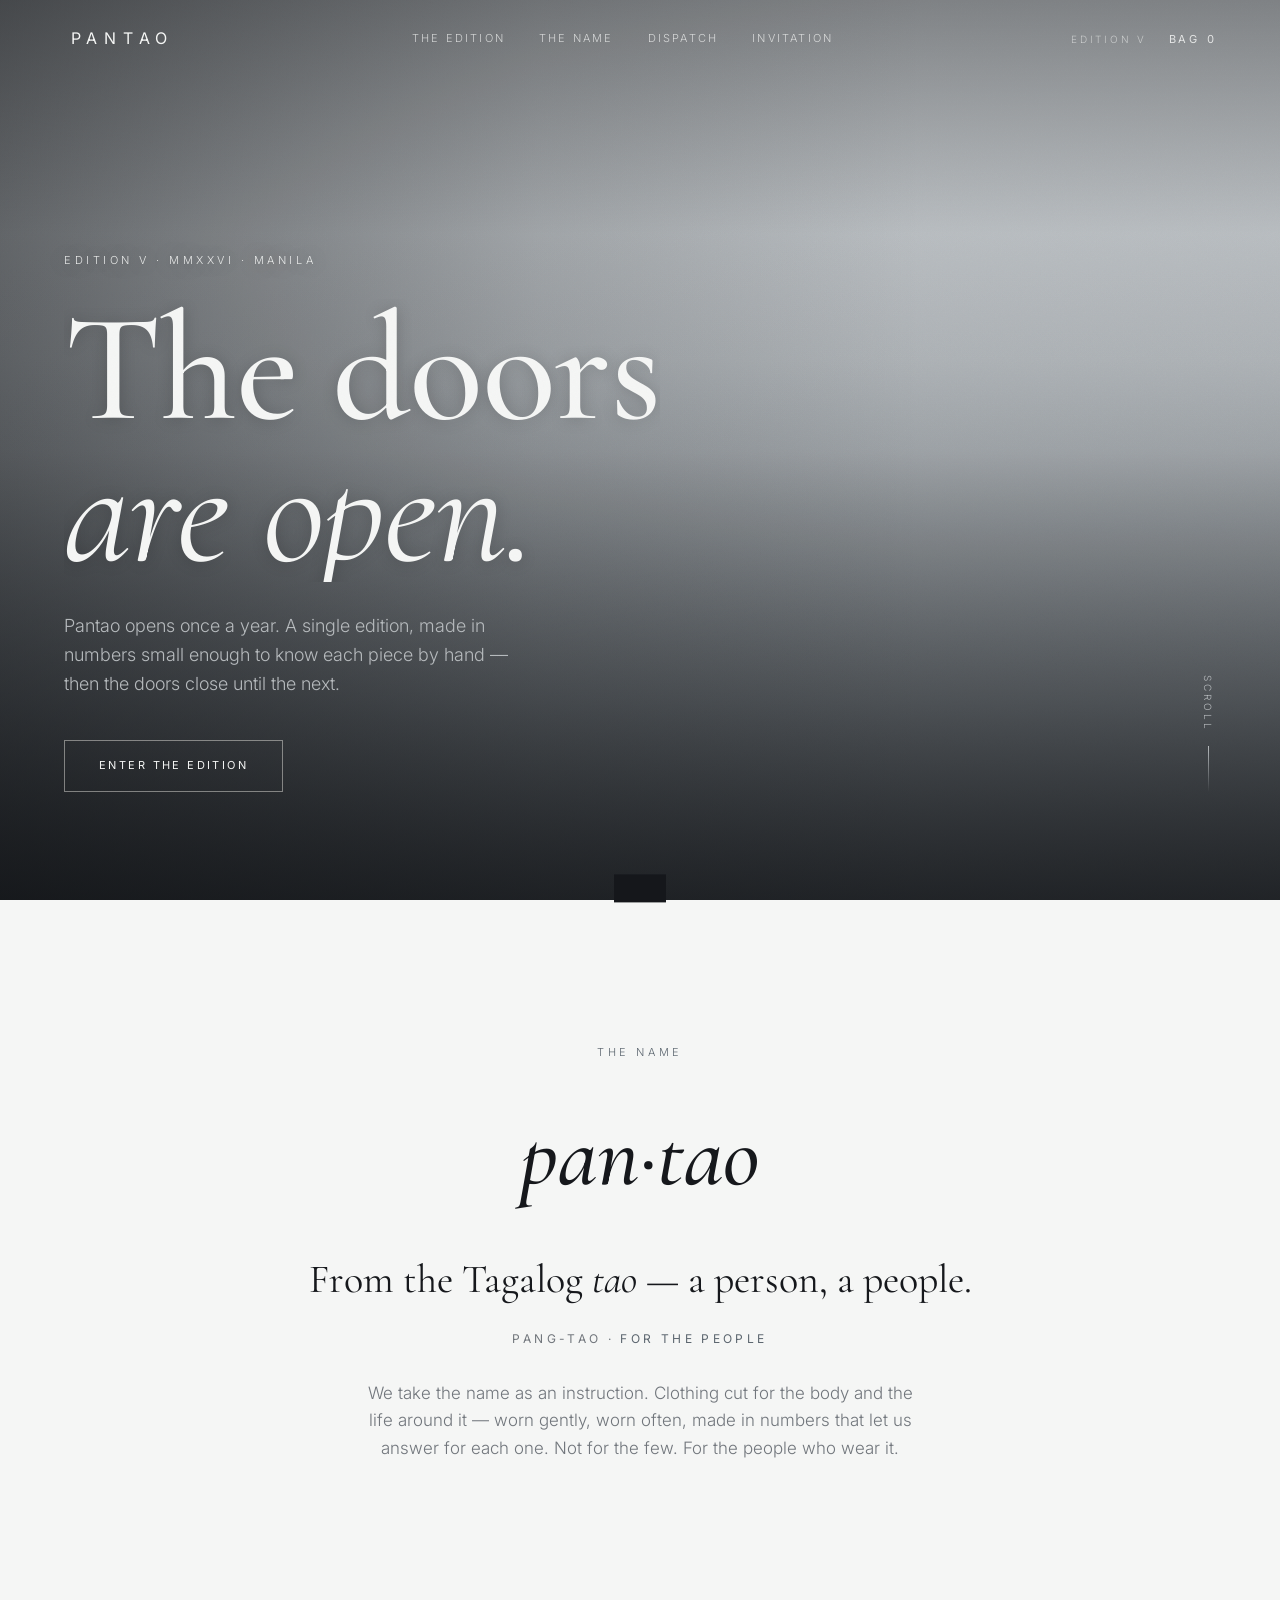
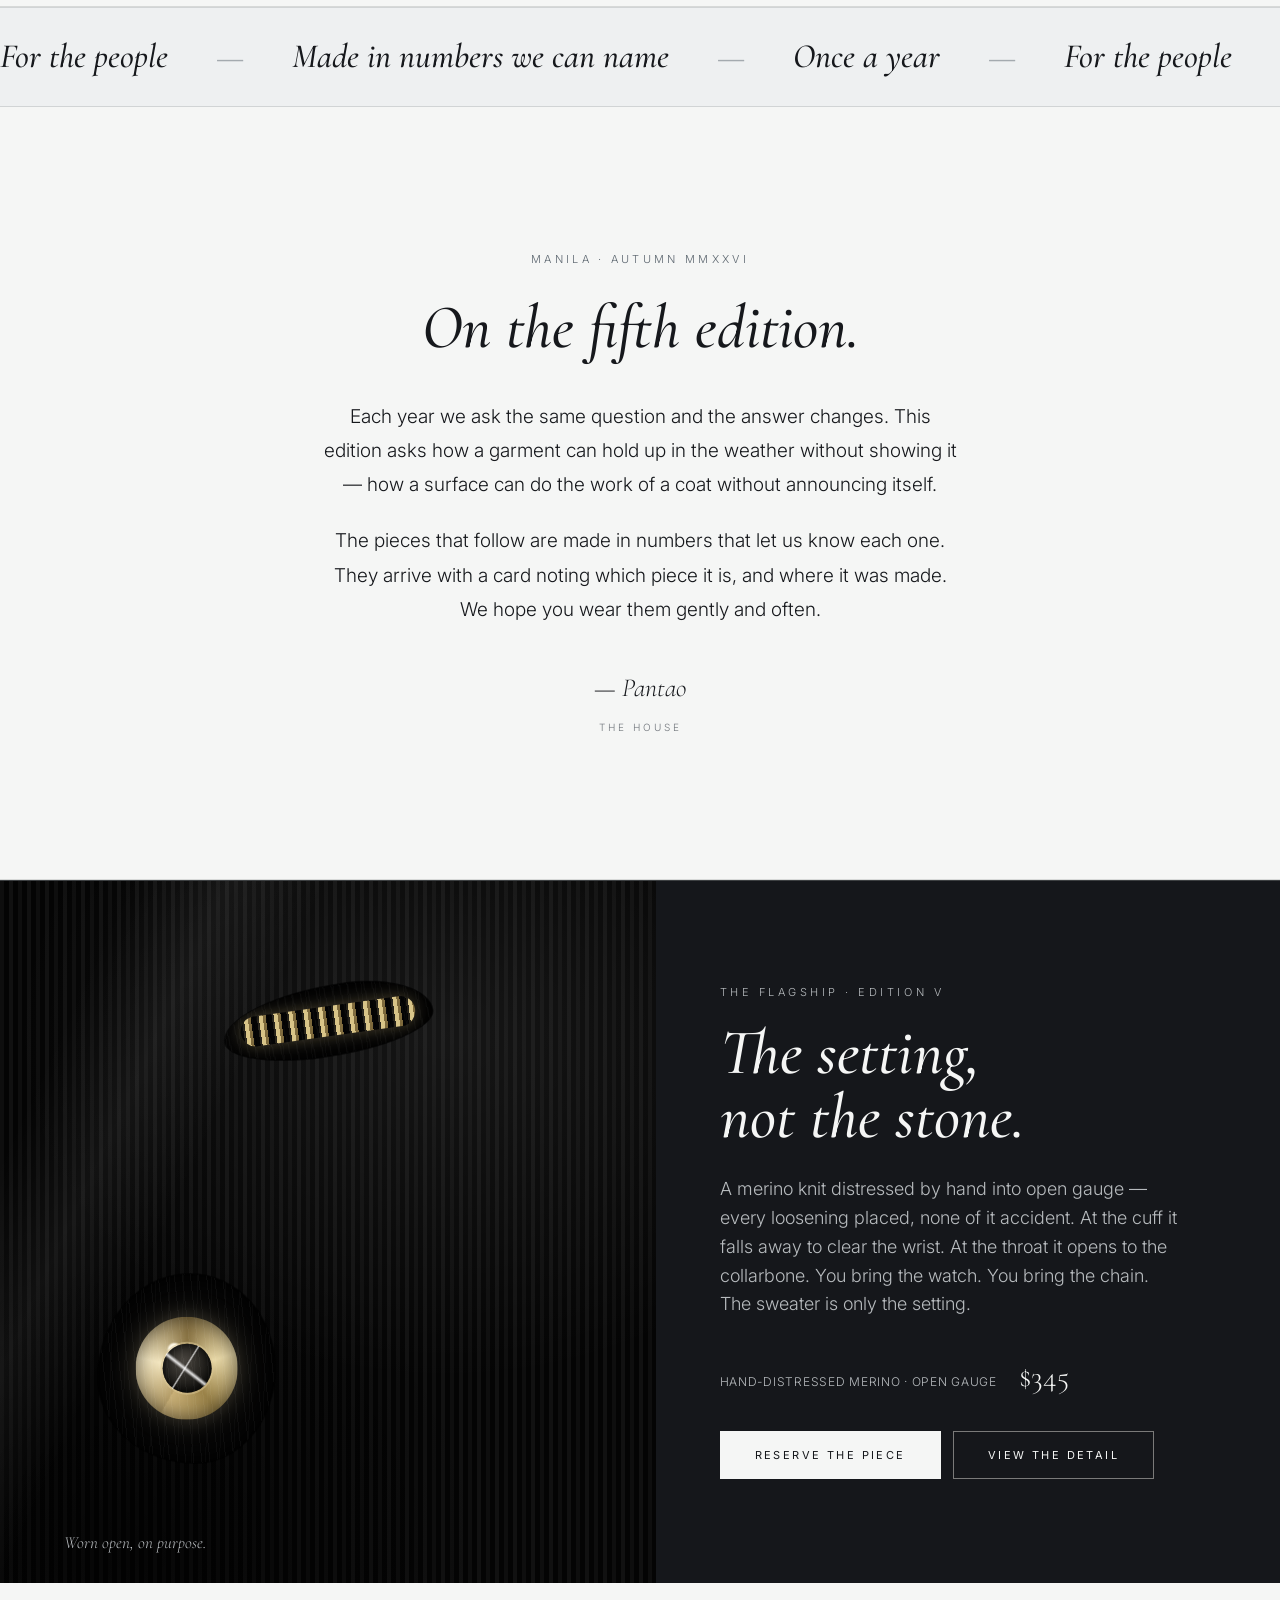
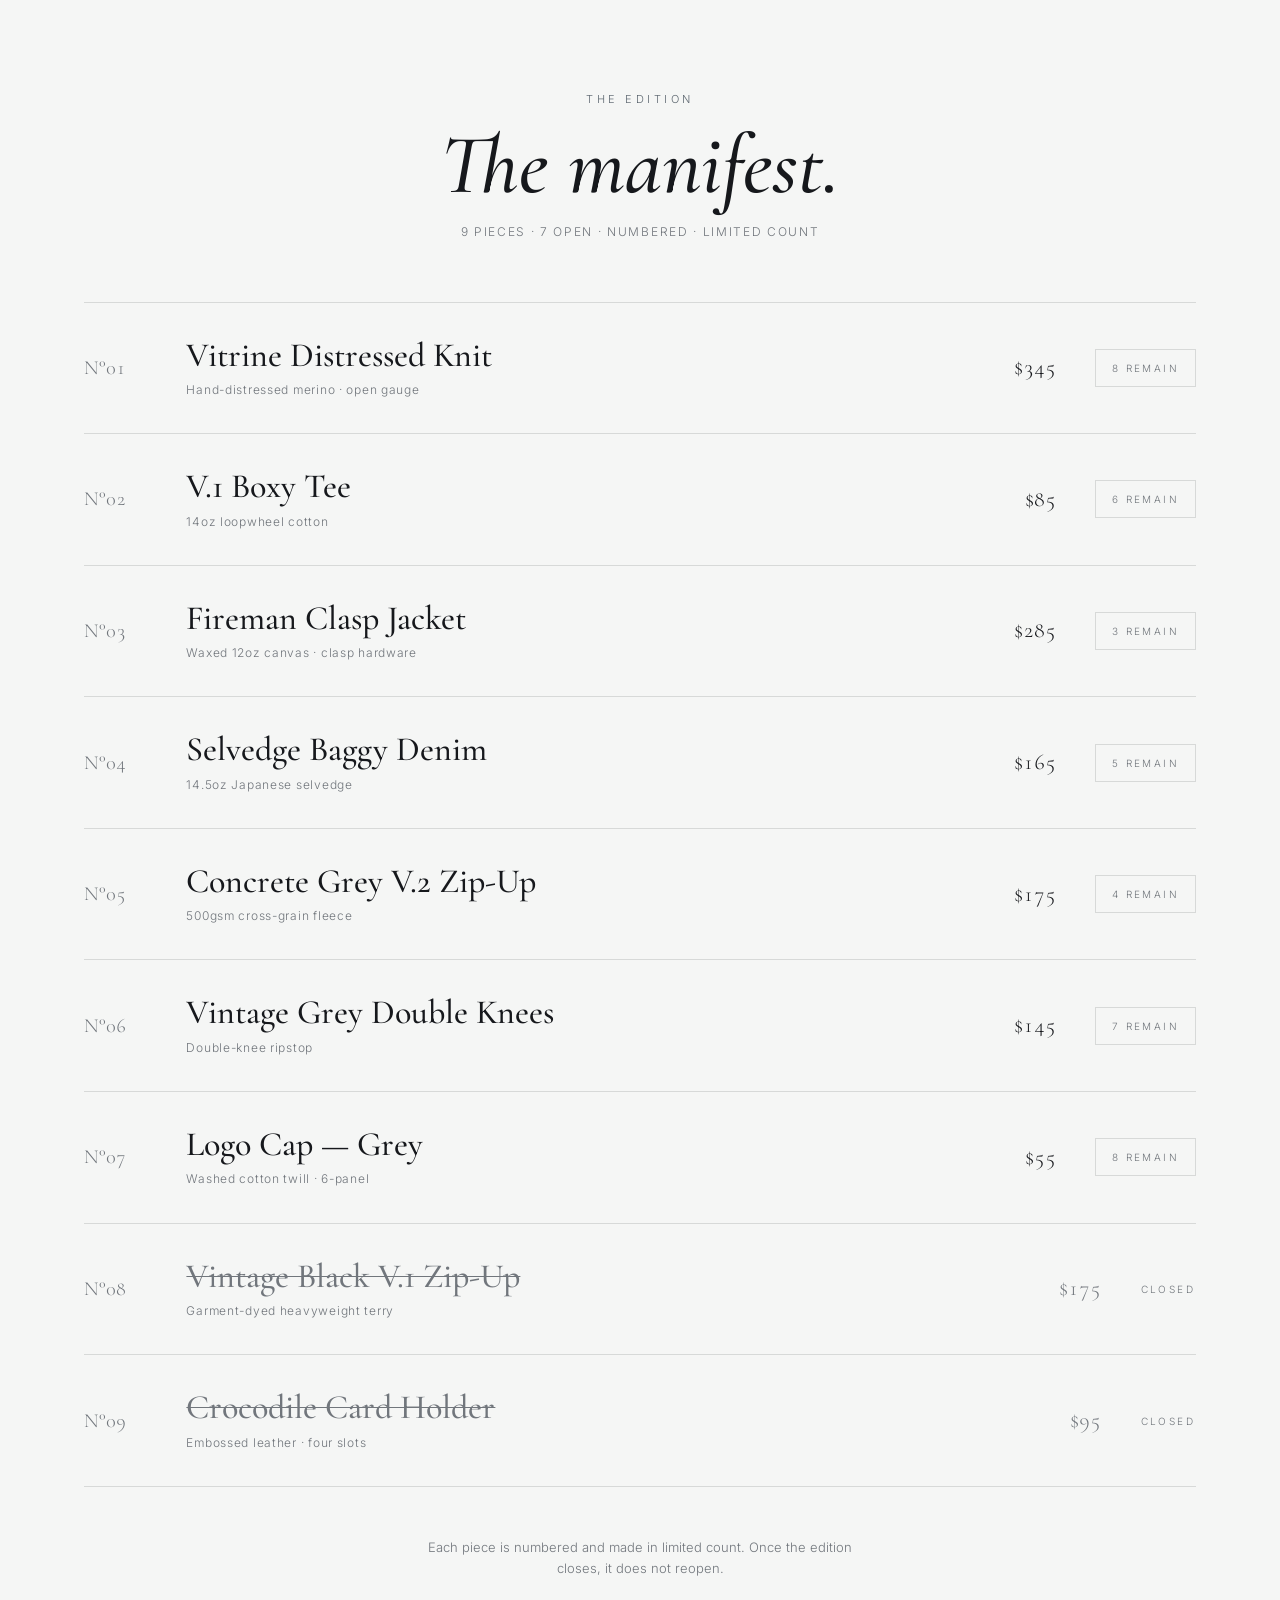
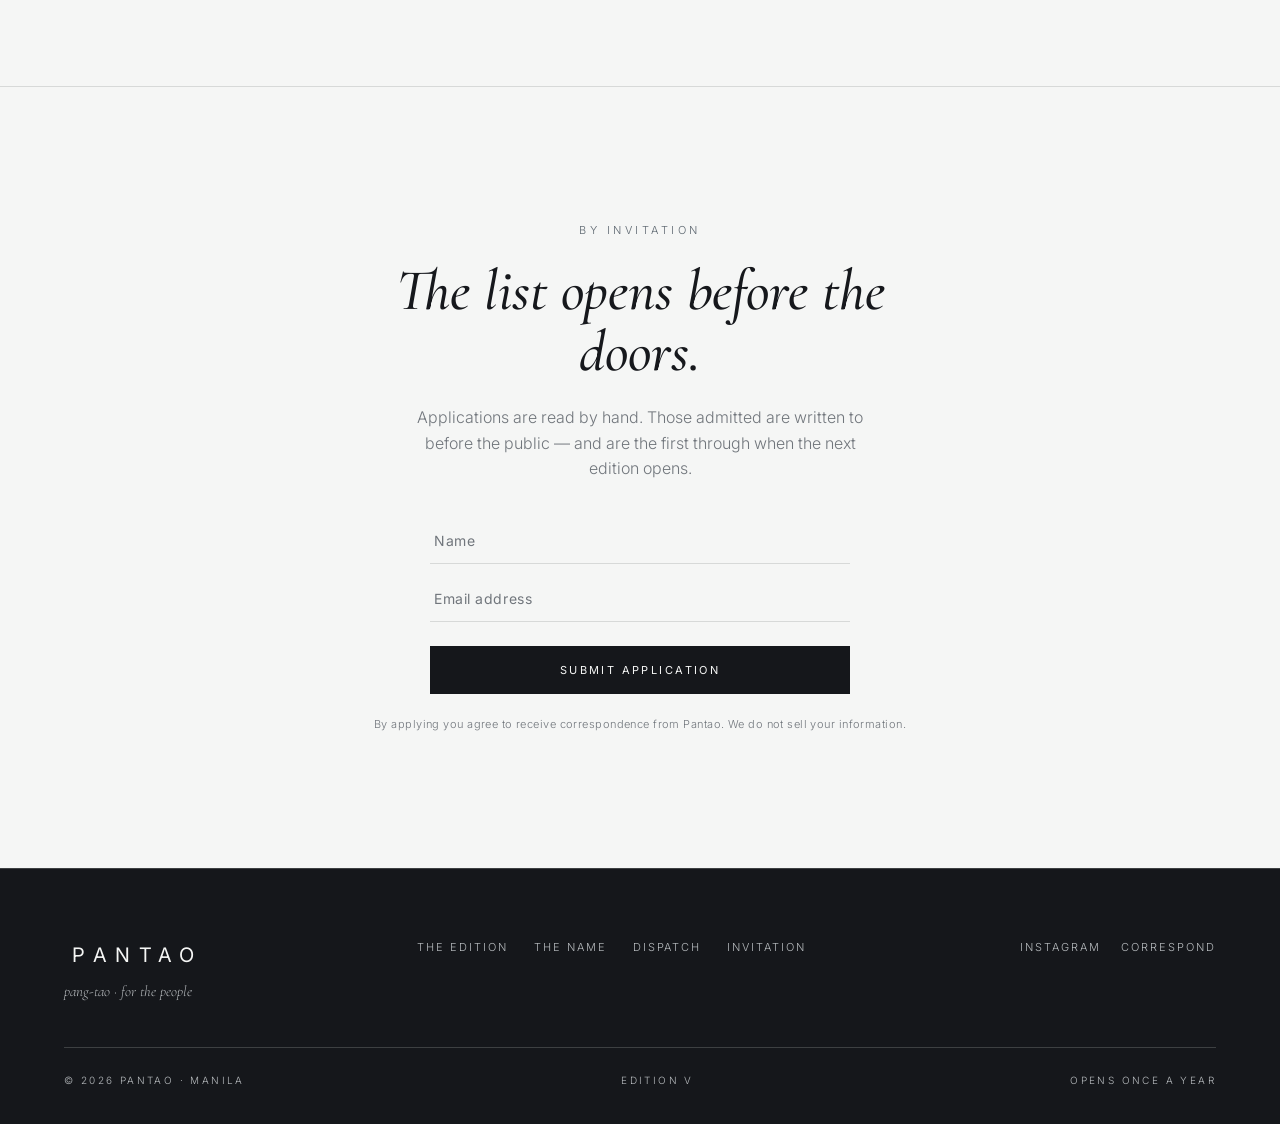
==== commit 1961bd4d: "Re-skin to a light, clean theme with a photographic hero Pivot the whole site from the dark/gold ton" ====
--- a/index.html
+++ b/index.html
@@ -51,7 +51,8 @@
     <!-- ============ ARRIVAL HERO ============ -->
     <section class="arrival" id="arrival">
       <div class="arrival__field" aria-hidden="true"></div>
-      <div class="arrival__mark" data-config="edition" aria-hidden="true">V</div>
+      <div class="arrival__photo" id="arrivalPhoto" aria-hidden="true"></div>
+      <div class="arrival__scrim" aria-hidden="true"></div>
       <div class="arrival__inner">
         <p class="arrival__eyebrow" data-reveal>
           <span data-config="editionLabel">EDITION V</span> · <span data-config="year">MMXXVI</span> · <span data-config="city">MANILA</span>
--- a/assets/css/styles.css
+++ b/assets/css/styles.css
@@ -4,19 +4,20 @@
  * ==========================================================================*/
 
 :root {
-  --ink:      #0a0908;   /* near-black ground, warm */
-  --ink-soft: #0e0c0a;
-  --surface:  #100e0b;   /* raised surfaces: bag, quickview, cards */
-  --surface-2:#17140f;
-  --paper:    #f3f1ea;   /* the light — inverted buttons, toast */
-  --text:     #ece5d7;   /* warm bone body text */
-  --muted:    #918676;   /* muted warm */
-  --bone:     #f3f1ea;   /* brightest text */
-  --bone-dim: #9c968a;   /* muted on dark */
-  --line:     rgba(243,241,234,0.12);   /* hairline on dark */
-  --line-d:   rgba(243,241,234,0.16);
-  --gold:     #c9a86a;   /* the luxury accent (vitrine gold) */
-  --oxblood:  #7c2016;   /* retained, mostly unused now */
+  --ink:      #15171b;   /* cool near-black — text, dark buttons, footer */
+  --ink-soft: #23262b;
+  --surface:  #ffffff;   /* raised surfaces: bag, quickview, cards */
+  --surface-2:#eef0f1;
+  --paper:    #f5f6f5;   /* clean light ground, cool */
+  --text:     #16181c;   /* body text */
+  --muted:    #71767c;   /* cool muted grey */
+  --bone:     #f5f6f5;   /* light — text on the dark blocks (footer/feature/hero) */
+  --bone-dim: #b7bbbe;   /* muted light on dark */
+  --line:     rgba(21,23,27,0.13);   /* hairline on light */
+  --line-d:   rgba(245,246,245,0.18);  /* hairline on dark */
+  --steel:    #5c666f;   /* cool steel accent (micro-labels) */
+  --gold:     #5c666f;   /* alias kept so existing accent refs read as steel */
+  --oxblood:  #7c2016;   /* retained, unused */
 
   --maxw: 1240px;
   --gutter: clamp(20px, 5vw, 72px);
@@ -35,7 +36,7 @@
 }
 
 body {
-  background: var(--ink);
+  background: var(--paper);
   color: var(--text);
   font-family: var(--sans);
   font-weight: 300;
@@ -47,15 +48,15 @@
 img { max-width: 100%; display: block; }
 a { color: inherit; text-decoration: none; }
 button { font-family: inherit; cursor: pointer; color: inherit; background: none; border: none; }
-::selection { background: var(--gold); color: var(--ink); }
+::selection { background: var(--ink); color: var(--paper); }
 
 /* micro label */
-.kicker { font-family: var(--sans); font-size: 11px; letter-spacing: 0.32em; text-transform: uppercase; color: var(--gold); }
+.kicker { font-family: var(--sans); font-size: 11px; letter-spacing: 0.32em; text-transform: uppercase; color: var(--steel); }
 .kicker--center { text-align: center; }
 
 /* ---------- GRAIN ---------- */
 .grain {
-  position: fixed; inset: 0; z-index: 9998; pointer-events: none; opacity: 0.05; mix-blend-mode: overlay;
+  position: fixed; inset: 0; z-index: 9998; pointer-events: none; opacity: 0.028; mix-blend-mode: multiply;
   background-image: url("data:image/svg+xml,%3Csvg xmlns='http://www.w3.org/2000/svg' width='140' height='140'%3E%3Cfilter id='n'%3E%3CfeTurbulence type='fractalNoise' baseFrequency='0.8' numOctaves='2'/%3E%3C/filter%3E%3Crect width='100%25' height='100%25' filter='url(%23n)'/%3E%3C/svg%3E");
 }
 
@@ -80,7 +81,7 @@
   transition: background .5s var(--ease), color .5s var(--ease), padding .4s var(--ease), border-color .5s;
   border-bottom: 1px solid transparent;
 }
-.nav.is-stuck { background: rgba(10,9,8,0.72); backdrop-filter: blur(16px) saturate(1.2); color: var(--bone); border-bottom: 1px solid var(--line-d); padding-top: 16px; padding-bottom: 16px; }
+.nav.is-stuck { background: rgba(245,246,245,0.82); backdrop-filter: blur(16px) saturate(1.2); color: var(--text); border-bottom: 1px solid var(--line); padding-top: 16px; padding-bottom: 16px; }
 .nav__brand { font-weight: 400; letter-spacing: 0.42em; font-size: 16px; padding-left: 0.42em; }
 .nav__links { display: flex; gap: 34px; }
 .nav__links a { font-size: 11px; letter-spacing: 0.2em; text-transform: uppercase; opacity: 0.75; position: relative; transition: opacity .3s; }
@@ -105,8 +106,8 @@
 .btn:active { transform: translateY(1px); }
 .btn--line { color: var(--bone); border-color: rgba(243,241,234,0.45); background: transparent; }
 .btn--line:hover { background: var(--bone); color: var(--ink); border-color: var(--bone); }
-.btn--solid { background: var(--bone); color: var(--ink); border-color: var(--bone); }
-.btn--solid:hover { background: transparent; color: var(--bone); border-color: var(--bone); }
+.btn--solid { background: var(--ink); color: var(--paper); border-color: var(--ink); }
+.btn--solid:hover { background: transparent; color: var(--ink); border-color: var(--ink); }
 .btn--paper { background: var(--paper); color: var(--ink); border-color: var(--paper); }
 .btn--paper:hover { background: transparent; color: var(--bone); border-color: var(--bone); }
 .btn--block { width: 100%; }
@@ -116,46 +117,40 @@
 [data-reveal] { opacity: 0; transform: translateY(22px); transition: opacity 1s var(--ease), transform 1s var(--ease); }
 [data-reveal].in { opacity: 1; transform: none; }
 
-/* ============ ARRIVAL HERO (dark) ============ */
+/* ============ ARRIVAL HERO (photographic) ============ */
 .arrival {
   position: relative; min-height: 100svh; display: flex; align-items: flex-end;
-  background: var(--ink); color: var(--bone);
+  background: #c3c8cc; color: var(--bone);
   padding: 140px var(--gutter) clamp(70px, 12vh, 120px);
   overflow: hidden;
 }
+/* overcast placeholder — shows until a real photo is set on .arrival__photo */
 .arrival__field {
   position: absolute; inset: 0; z-index: 0;
   background:
-    radial-gradient(120% 80% at 80% 10%, rgba(255,255,255,0.06), transparent 60%),
-    radial-gradient(90% 70% at 15% 90%, rgba(255,255,255,0.04), transparent 55%),
-    linear-gradient(180deg, #0c0c0c, #060606);
+    linear-gradient(180deg, #d3d7da 0%, #b9bec2 40%, #7f858a 78%, #565b60 100%);
 }
 .arrival__field::after {
   content: ""; position: absolute; inset: 0;
   background-image: url("data:image/svg+xml,%3Csvg xmlns='http://www.w3.org/2000/svg' width='120' height='120'%3E%3Cfilter id='n'%3E%3CfeTurbulence type='fractalNoise' baseFrequency='0.9' numOctaves='2'/%3E%3C/filter%3E%3Crect width='100%25' height='100%25' filter='url(%23n)' opacity='0.5'/%3E%3C/svg%3E");
-  opacity: 0.06; mix-blend-mode: screen;
-}
-/* slow warm-gold light drift — gives the negative space life */
-.arrival__field::before {
-  content: ""; position: absolute; inset: -25%; z-index: 0;
-  background: radial-gradient(38% 38% at 50% 50%, rgba(201,168,106,0.13), transparent 70%);
-  animation: drift 24s ease-in-out infinite; will-change: transform;
-}
-@keyframes drift {
-  0%   { transform: translate(-9%, 7%)  scale(1);    }
-  50%  { transform: translate(13%, -9%) scale(1.28); }
-  100% { transform: translate(-9%, 7%)  scale(1);    }
-}
-/* giant ghosted edition numeral — anchors the right, balances the type */
-.arrival__mark {
-  position: absolute; right: -3vw; bottom: -9vh; z-index: 1;
-  font-family: var(--serif); font-style: italic; font-weight: 500;
-  font-size: 76vh; line-height: 0.72; color: rgba(243,241,234,0.038);
-  pointer-events: none; user-select: none;
-}
-.arrival__inner { position: relative; z-index: 2; max-width: 860px; }
-.arrival__eyebrow { font-size: 11px; letter-spacing: 0.32em; text-transform: uppercase; color: var(--gold); margin-bottom: 30px; }
-.arrival__title { font-family: var(--serif); font-weight: 500; line-height: 0.92; font-size: clamp(56px, 12vw, 168px); letter-spacing: -0.01em; transform: none; }
+  opacity: 0.05; mix-blend-mode: overlay;
+}
+/* the campaign photo (JS sets background-image from config.heroImage) */
+.arrival__photo {
+  position: absolute; inset: 0; z-index: 1;
+  background-position: center; background-size: cover; background-repeat: no-repeat;
+}
+/* scrim for legibility: darker at the top (nav) and bottom (headline) */
+.arrival__scrim {
+  position: absolute; inset: 0; z-index: 2; pointer-events: none;
+  background:
+    linear-gradient(180deg, rgba(12,14,17,0.42) 0%, rgba(12,14,17,0.05) 26%,
+      rgba(12,14,17,0.08) 50%, rgba(12,14,17,0.72) 100%),
+    linear-gradient(90deg, rgba(12,14,17,0.5) 0%, rgba(12,14,17,0.14) 42%, transparent 72%);
+}
+.arrival__inner { position: relative; z-index: 3; max-width: 860px; }
+.arrival__eyebrow { font-size: 11px; letter-spacing: 0.32em; text-transform: uppercase; color: rgba(245,246,245,0.9); margin-bottom: 30px; text-shadow: 0 1px 20px rgba(0,0,0,0.4); }
+.arrival__title { font-family: var(--serif); font-weight: 500; line-height: 0.92; font-size: clamp(56px, 12vw, 168px); letter-spacing: -0.01em; transform: none; text-shadow: 0 1px 16px rgba(0,0,0,0.18); }
 .arrival__title span { display: block; }
 .arrival__title--em { font-style: italic; font-weight: 400; }
 /* masked line-by-line entrance */
@@ -189,8 +184,8 @@
 .name__body { max-width: 560px; margin: 34px auto 0; color: var(--muted); font-size: clamp(15px, 1.5vw, 17px); }
 
 /* ---------- STRIP MARQUEE ---------- */
-.strip { background: var(--surface); color: var(--bone); overflow: hidden; padding: 22px 0; border-block: 1px solid var(--line); }
-.strip__track .dot { color: var(--gold); }
+.strip { background: var(--surface-2); color: var(--text); overflow: hidden; padding: 22px 0; border-block: 1px solid var(--line); }
+.strip__track .dot { color: var(--steel); }
 .strip__track { display: inline-flex; gap: 3rem; white-space: nowrap; animation: marquee 34s linear infinite; }
 .strip__track span { font-family: var(--serif); font-style: italic; font-size: clamp(20px, 3vw, 34px); font-weight: 500; }
 .strip__track .dot { font-style: normal; opacity: 0.5; }
@@ -225,7 +220,7 @@
 .piece__right { display: flex; align-items: center; gap: clamp(16px, 3vw, 40px); }
 .piece__price { font-family: var(--serif); font-size: 22px; font-variant-numeric: tabular-nums; white-space: nowrap; }
 .piece__action { font-size: 10px; letter-spacing: 0.24em; text-transform: uppercase; color: var(--muted); border: 1px solid var(--line); padding: 10px 16px; white-space: nowrap; transition: background .3s, color .3s, border-color .3s; }
-.piece:hover .piece__action { background: var(--bone); color: var(--ink); border-color: var(--bone); }
+.piece:hover .piece__action { background: var(--ink); color: var(--paper); border-color: var(--ink); }
 .piece__plate { position: absolute; left: 64px; top: 50%; width: 150px; height: 190px; transform: translateY(-50%) scale(0.9); opacity: 0; pointer-events: none; transition: opacity .4s var(--ease), transform .5s var(--ease); z-index: 3; box-shadow: 0 20px 60px rgba(0,0,0,0.28); }
 .piece:hover .piece__plate { opacity: 1; transform: translateY(-50%) scale(1); }
 .piece.is-closed { cursor: default; }
@@ -366,21 +361,21 @@
 .feature__price { font-family: var(--serif); font-size: 30px; }
 .feature__cta { display: flex; flex-wrap: wrap; gap: 12px; }
 
-/* ============ INVITATION (dark) ============ */
-.invitation { background: var(--ink); color: var(--bone); padding: clamp(90px, 15vh, 180px) var(--gutter); }
+/* ============ INVITATION (light) ============ */
+.invitation { background: var(--paper); color: var(--text); padding: clamp(90px, 15vh, 180px) var(--gutter); border-top: 1px solid var(--line); }
 .invitation__inner { max-width: 620px; margin: 0 auto; text-align: center; }
-.invitation .kicker { color: var(--bone-dim); }
+.invitation .kicker { color: var(--steel); }
 .invitation__title { font-family: var(--serif); font-style: italic; font-weight: 500; font-size: clamp(32px, 5vw, 58px); line-height: 1.06; margin: 20px 0 22px; }
-.invitation__lede { color: var(--bone-dim); max-width: 480px; margin: 0 auto 36px; }
+.invitation__lede { color: var(--muted); max-width: 480px; margin: 0 auto 36px; }
 .invitation__form { display: flex; flex-direction: column; gap: 12px; max-width: 420px; margin: 0 auto; }
 .invitation__form input {
-  width: 100%; background: transparent; border: 0; border-bottom: 1px solid var(--line-d); color: var(--bone);
+  width: 100%; background: transparent; border: 0; border-bottom: 1px solid var(--line); color: var(--text);
   padding: 14px 4px; font-family: var(--sans); font-size: 14px; letter-spacing: 0.04em; transition: border-color .3s;
 }
-.invitation__form input:focus { outline: none; border-color: var(--bone); }
-.invitation__form input::placeholder { color: var(--bone-dim); }
+.invitation__form input:focus { outline: none; border-color: var(--ink); }
+.invitation__form input::placeholder { color: var(--muted); }
 .invitation__form .btn { margin-top: 12px; }
-.invitation__fine { font-size: 11px; letter-spacing: 0.04em; color: var(--bone-dim); margin-top: 22px; }
+.invitation__fine { font-size: 11px; letter-spacing: 0.04em; color: var(--muted); margin-top: 22px; }
 
 /* ============ FOOTER (dark) ============ */
 .footer { background: var(--ink); color: var(--bone); padding: 70px var(--gutter) 36px; border-top: 1px solid var(--line-d); }
@@ -442,8 +437,8 @@
 .modal__note { color: var(--text); font-size: 14px; line-height: 1.7; margin-bottom: 26px; }
 .modal__sizes { display: flex; flex-wrap: wrap; gap: 8px; margin-bottom: 14px; }
 .size { min-width: 50px; padding: 12px 16px; border: 1px solid var(--line); font-size: 12px; letter-spacing: 0.08em; transition: .25s var(--ease); }
-.size:hover { border-color: var(--gold); }
-.size.sel { background: var(--bone); color: var(--ink); border-color: var(--bone); }
+.size:hover { border-color: var(--ink); }
+.size.sel { background: var(--ink); color: var(--paper); border-color: var(--ink); }
 .modal__stock { font-size: 10px; letter-spacing: 0.22em; text-transform: uppercase; color: var(--muted); margin-bottom: 18px; min-height: 14px; }
 
 /* ---------- TOAST ---------- */
